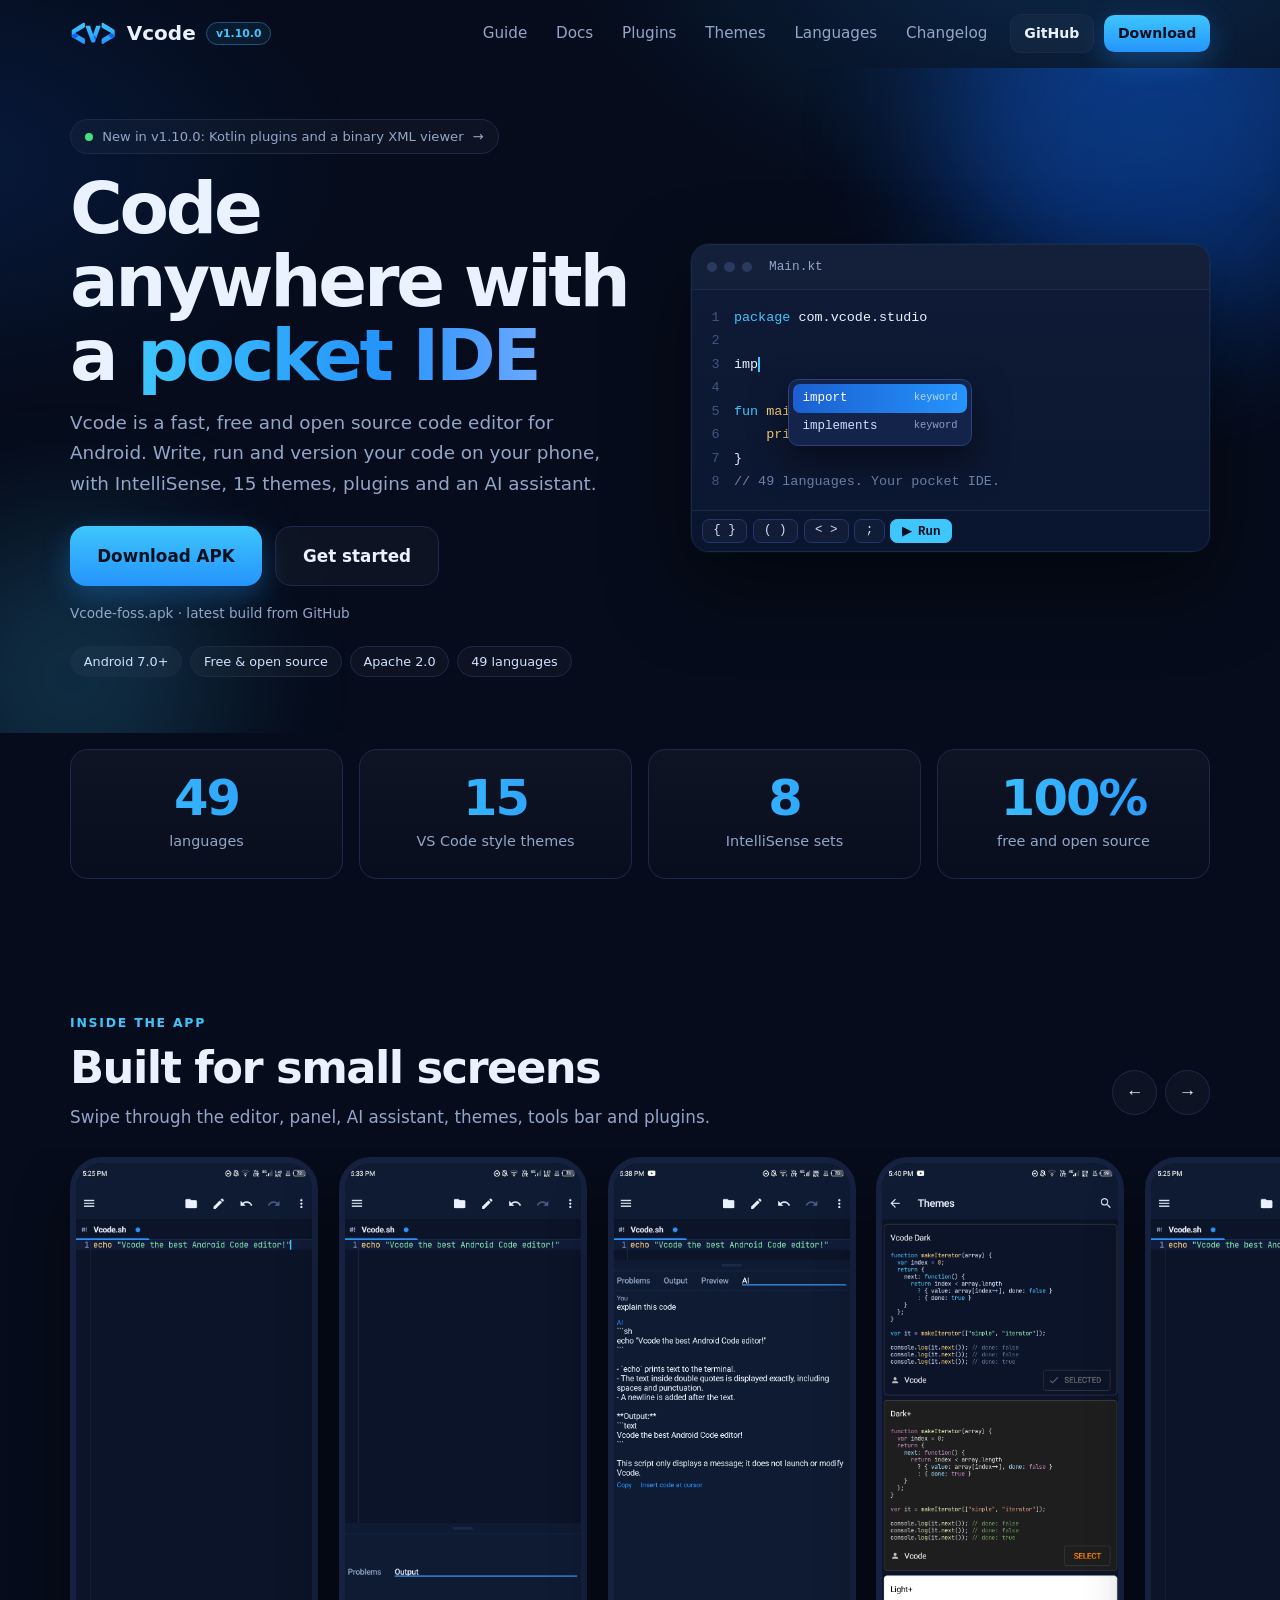
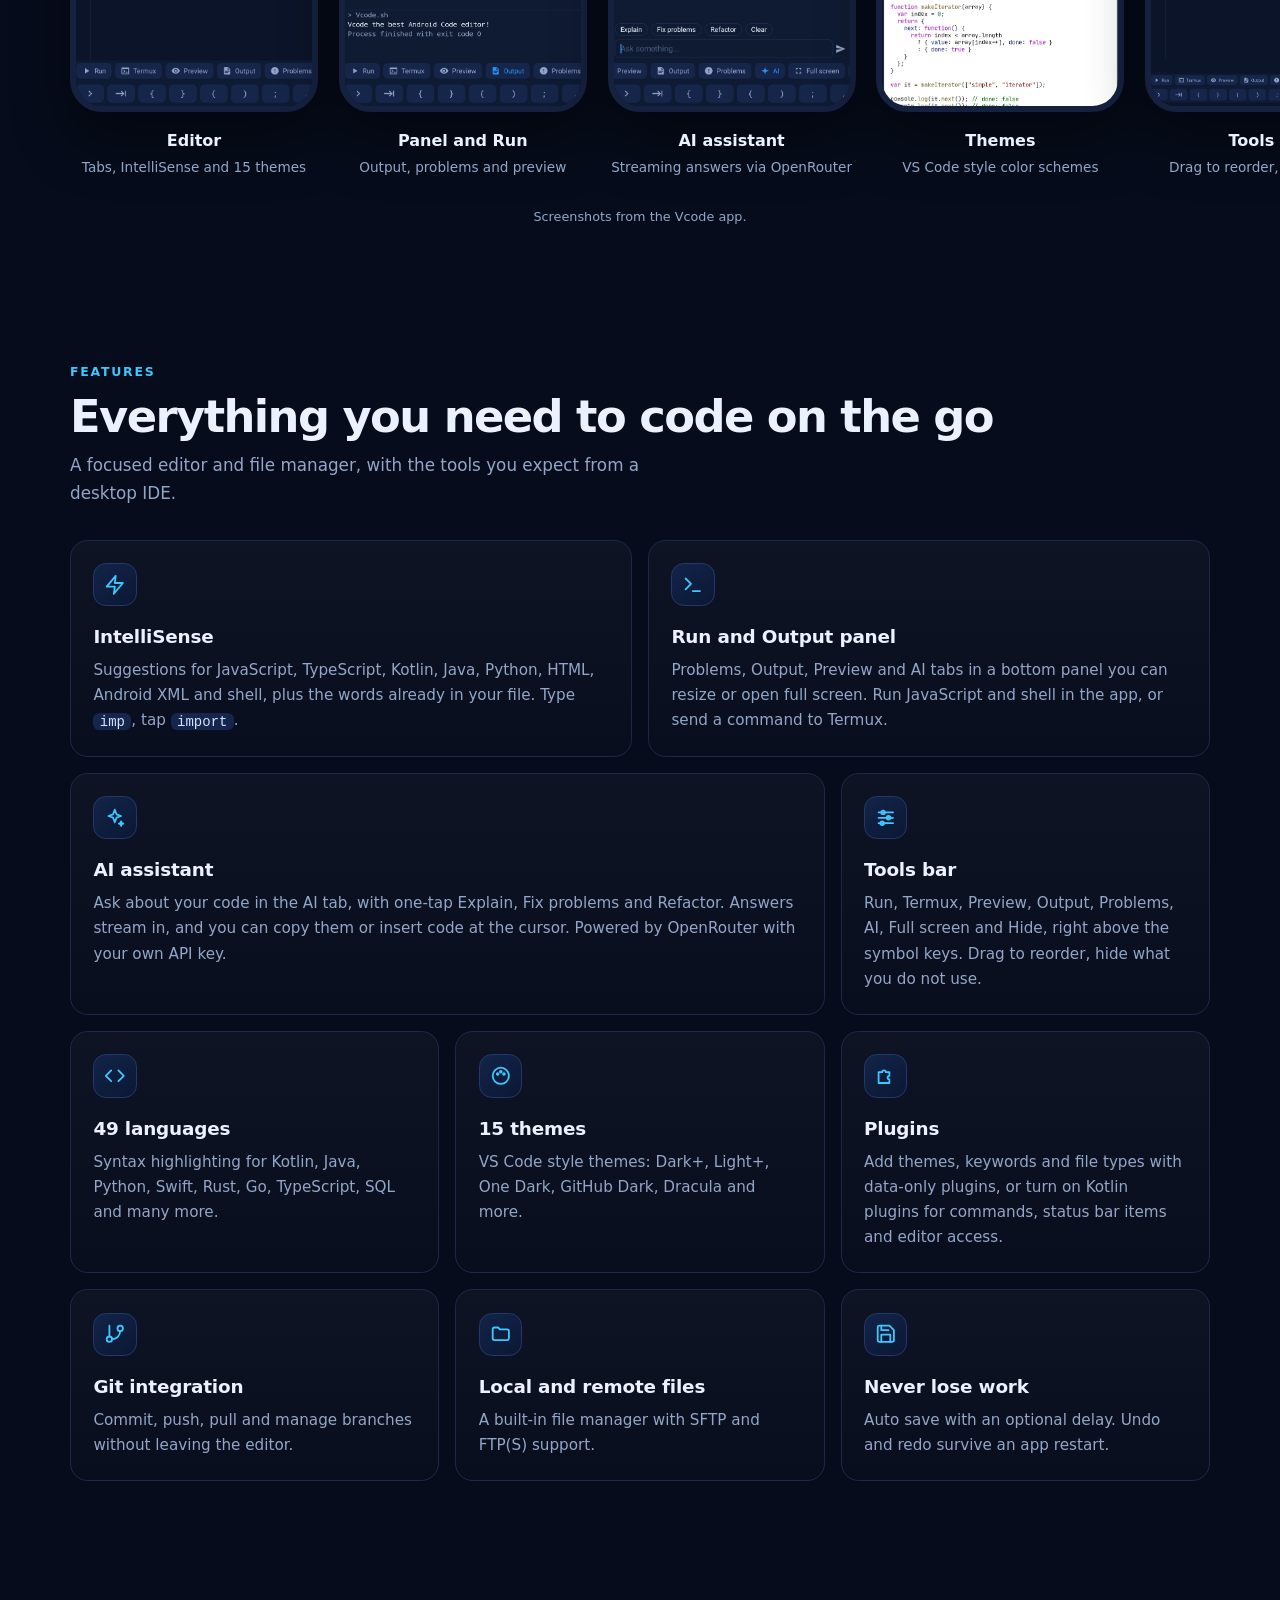
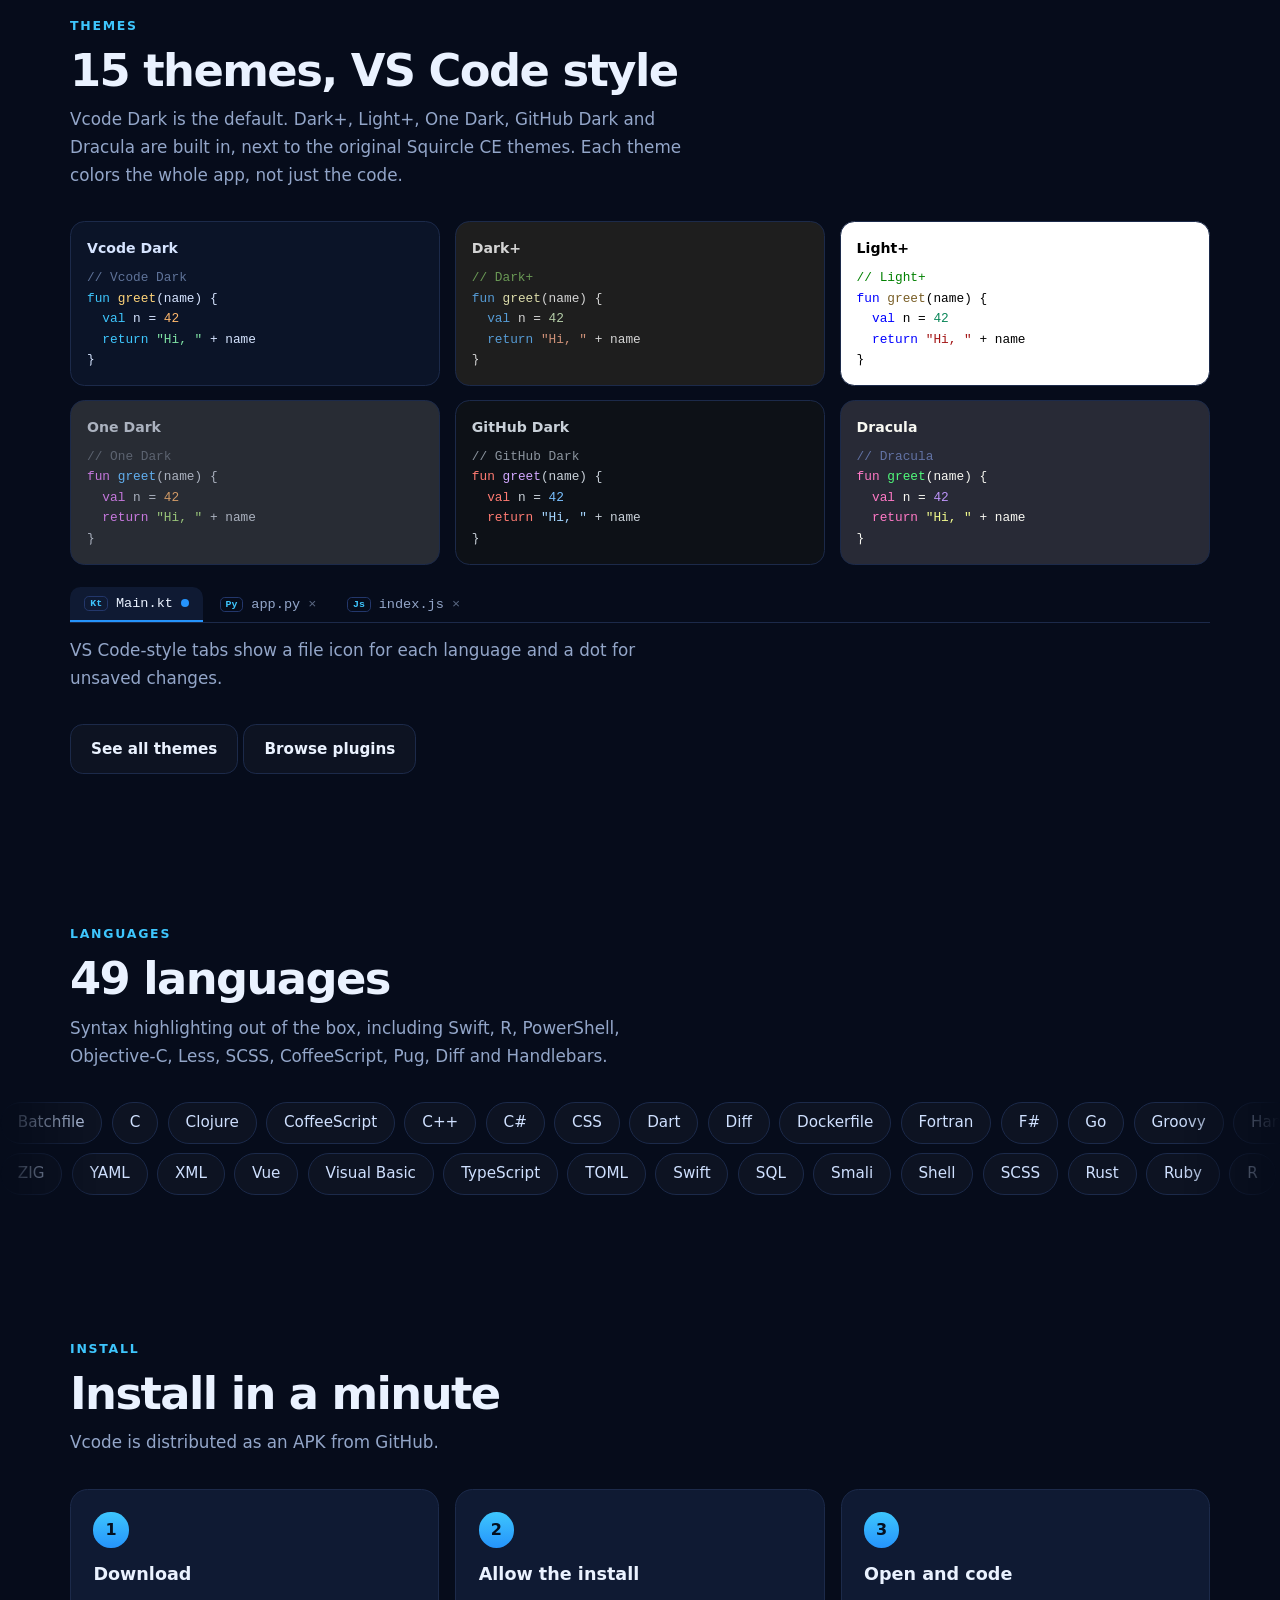
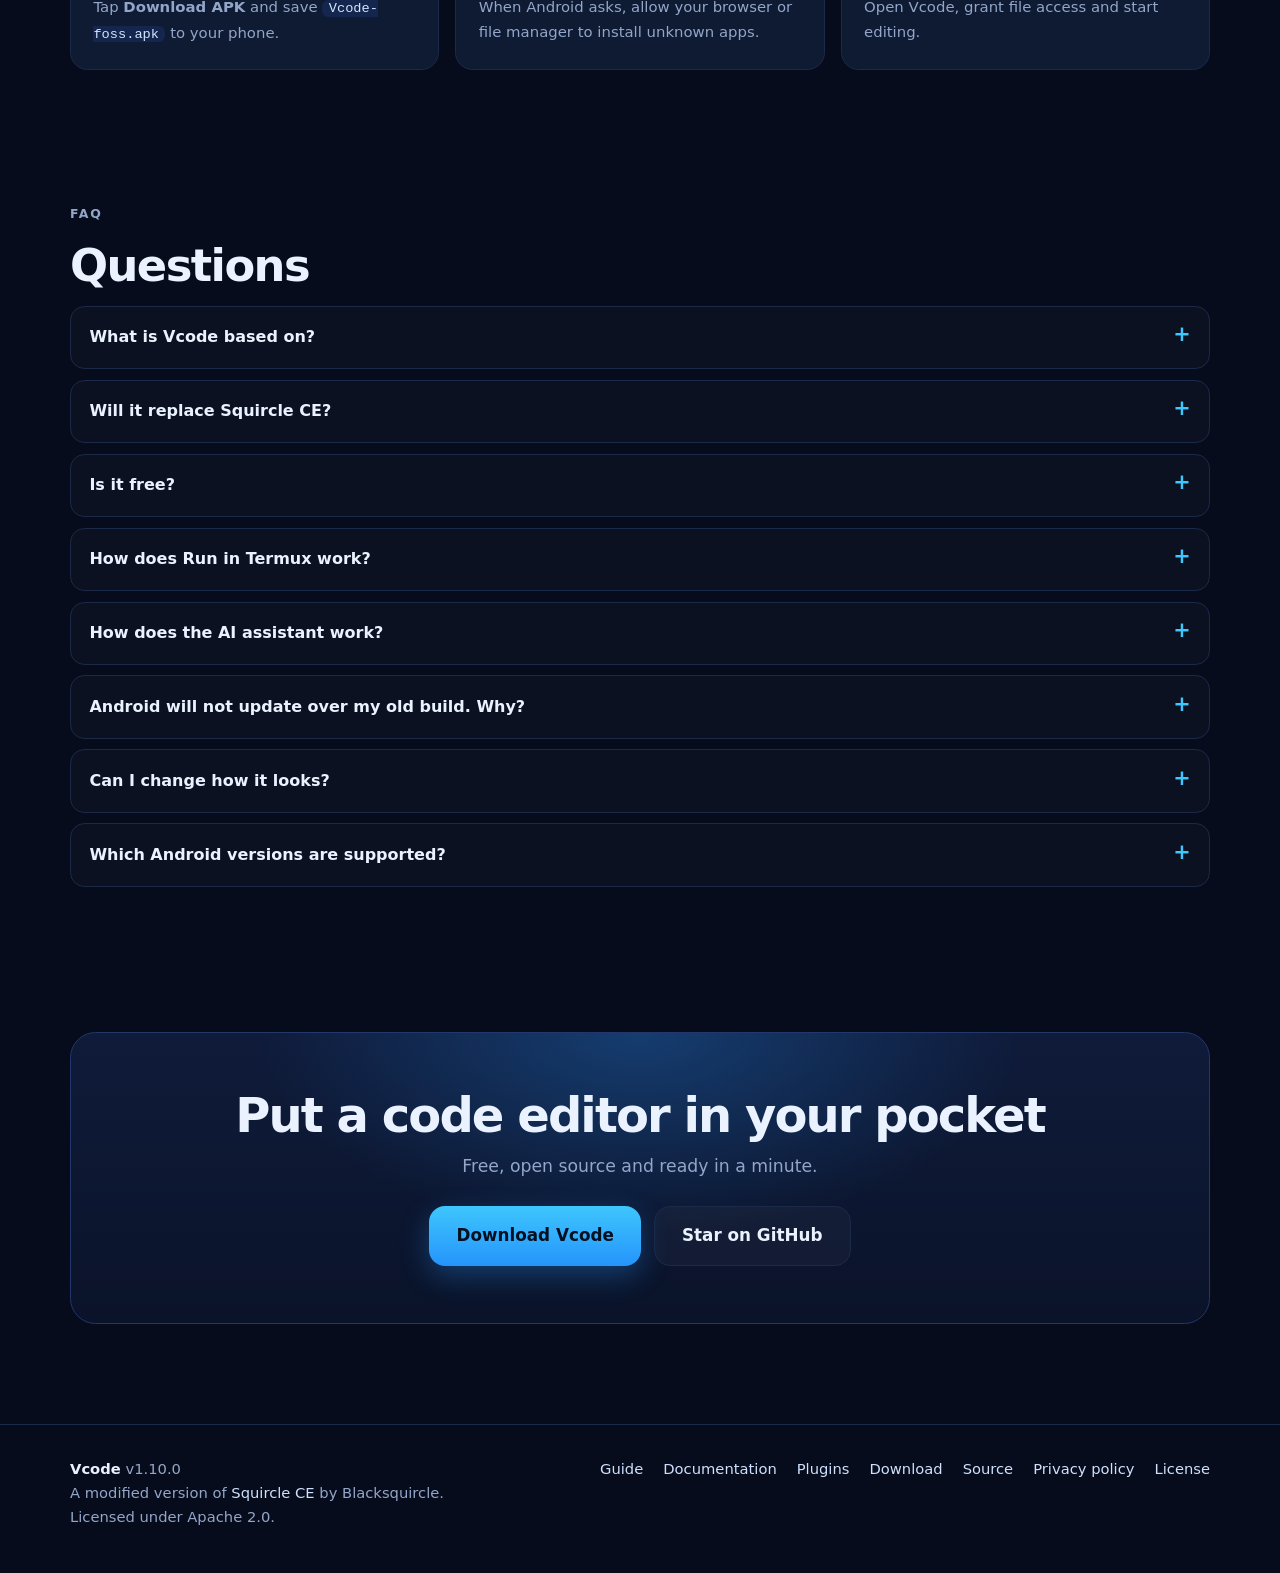
==== index.html @ b78743c2 "Site: version 1.10.0, plugins can contain Kotlin code" ====
<!doctype html>
<html lang="en">
<head>
<meta charset="utf-8">
<meta name="viewport" content="width=device-width,initial-scale=1">
<meta name="google-site-verification" content="9itadM5S9NBN1lYsbC3KXynMW-eQVLNw7udwaSXANdw" />
<meta name="theme-color" content="#0b1428">
<meta name="color-scheme" content="dark">
<title>Vcode - Code editor for Android</title>
<meta name="description" content="Vcode is a fast, free and open source code editor for Android with IntelliSense, Run and Output panel, AI assistant, 49 languages, 15 themes, plugins, Git and SFTP/FTP.">
<link rel="canonical" href="https://vcode-site.pages.dev/">
<link rel="icon" type="image/svg+xml" href="/favicon.svg">
<link rel="stylesheet" href="/assets/site.css">
<meta property="og:type" content="website">
<meta property="og:title" content="Vcode - Code editor for Android">
<meta property="og:description" content="Fast, free and open source code editor for Android. IntelliSense, Run panel, AI assistant, 49 languages, 15 themes and plugins.">
<meta property="og:url" content="https://vcode-site.pages.dev/">
<meta name="twitter:card" content="summary">
<script type="application/ld+json">{"@context":"https://schema.org","@type":"SoftwareApplication","name":"Vcode","operatingSystem":"Android 7.0+","applicationCategory":"DeveloperApplication","softwareVersion":"1.10.0","license":"https://www.apache.org/licenses/LICENSE-2.0","url":"https://vcode-site.pages.dev/","offers":{"@type":"Offer","price":"0","priceCurrency":"USD"}}</script>
</head>
<body>
<div id="site-header"></div>
<main id="main">
<section class="home-hero"><div class="orb o1"></div><div class="orb o2"></div>
<div class="wrap hh">
 <div class="hh-copy">
  <a class="pill rv" href="/changelog"><i class="live"></i>New in v1.10.0: Kotlin plugins and a binary XML viewer <span aria-hidden="true">&rarr;</span></a>
  <h1 class="rv" style="--d:.05s">Code anywhere with a <span class="grad">pocket IDE</span></h1>
  <p class="lead rv" style="--d:.1s">Vcode is a fast, free and open source code editor for Android. Write, run and version your code on your phone, with IntelliSense, 15 themes, plugins and an AI assistant.</p>
  <div class="cta rv" style="--d:.15s"><a id="download" class="btn primary lg" href="https://github.com/Christianzz4603/Vcode/releases/latest/download/Vcode-foss.apk">Download APK</a><a class="btn lg" href="/guide">Get started</a></div>
  <p class="meta rv" style="--d:.2s" id="meta">Vcode-foss.apk &middot; latest build from GitHub</p>
  <div class="chiprow rv" style="--d:.25s"><span>Android 7.0+</span><span>Free &amp; open source</span><span>Apache 2.0</span><span>49 languages</span></div>
 </div>
 <div class="hh-vis rv" style="--d:.12s">
  <div class="editor" aria-label="Vcode editor preview" role="img">
   <div class="bar"><i></i><i></i><i></i><span>Main.kt</span></div>
<pre aria-hidden="true"><div class="ln"><b>1</b><span><span class="k">package</span> com.vcode.studio</span></div><div class="ln"><b>2</b></div><div class="ln"><b>3</b><span>imp<span class="cur"></span></span></div><div class="ln"><b>4</b></div><div class="ln"><b>5</b><span><span class="k">fun</span> <span class="f">main</span>() {</span></div><div class="ln"><b>6</b><span>    <span class="f">println</span>(<span class="s">"Hello, Vcode!"</span>)</span></div><div class="ln"><b>7</b><span>}</span></div><div class="ln"><b>8</b><span class="c">// 49 languages. Your pocket IDE.</span></div><div class="pop"><div class="on"><span>import</span><small>keyword</small></div><div><span>implements</span><small>keyword</small></div></div></pre>
   <div class="tbar" aria-hidden="true"><i>{ }</i><i>( )</i><i>&lt; &gt;</i><i>;</i><i class="go">&#9654; Run</i></div>
  </div>
 </div>
</div></section>

<section class="sec" style="padding-top:1rem"><div class="wrap"><div class="stats">
 <div class="stat rv"><b data-count="49">49</b><span>languages</span></div>
 <div class="stat rv" style="--d:.06s"><b data-count="15">15</b><span>VS Code style themes</span></div>
 <div class="stat rv" style="--d:.12s"><b data-count="8">8</b><span>IntelliSense sets</span></div>
 <div class="stat rv" style="--d:.18s"><b data-count="100" data-suffix="%">100%</b><span>free and open source</span></div>
</div></div></section>

<section class="sec" id="inside"><div class="wrap railhead"><div><p class="eyebrow rv">Inside the app</p><h2 class="title rv">Built for small screens</h2><p class="sub rv" style="margin-bottom:1rem">Swipe through the editor, panel, AI assistant, themes, tools bar and plugins.</p></div><div class="railnav"><button class="rbtn" type="button" data-rail="-1" aria-label="Previous">&larr;</button><button class="rbtn" type="button" data-rail="1" aria-label="Next">&rarr;</button></div></div>
<div class="rail" tabindex="0" aria-label="App screenshots"><figure class="shot"><div class="phone"><img src="/assets/screens/01-editor.png" alt="Vcode Editor: Tabs, IntelliSense and 15 themes" width="720" height="1611" loading="lazy" decoding="async"></div><figcaption><b>Editor</b><span>Tabs, IntelliSense and 15 themes</span></figcaption></figure><figure class="shot"><div class="phone"><img src="/assets/screens/02-panel.png" alt="Vcode Panel and Run: Output, problems and preview" width="720" height="1611" loading="lazy" decoding="async"></div><figcaption><b>Panel and Run</b><span>Output, problems and preview</span></figcaption></figure><figure class="shot"><div class="phone"><img src="/assets/screens/03-ai.png" alt="Vcode AI assistant: Streaming answers via OpenRouter" width="720" height="1611" loading="lazy" decoding="async"></div><figcaption><b>AI assistant</b><span>Streaming answers via OpenRouter</span></figcaption></figure><figure class="shot"><div class="phone"><img src="/assets/screens/04-themes.png" alt="Vcode Themes: VS Code style color schemes" width="720" height="1611" loading="lazy" decoding="async"></div><figcaption><b>Themes</b><span>VS Code style color schemes</span></figcaption></figure><figure class="shot"><div class="phone"><img src="/assets/screens/05-tools.png" alt="Vcode Tools bar: Drag to reorder, hide the rest" width="720" height="1611" loading="lazy" decoding="async"></div><figcaption><b>Tools bar</b><span>Drag to reorder, hide the rest</span></figcaption></figure><figure class="shot"><div class="phone"><img src="/assets/screens/06-plugins.png" alt="Vcode Plugins: Themes, keywords, file types" width="720" height="1611" loading="lazy" decoding="async"></div><figcaption><b>Plugins</b><span>Themes, keywords, file types</span></figcaption></figure></div>
<p class="railnote">Screenshots from the Vcode app.</p></section>

<section class="sec" id="features"><div class="wrap"><p class="eyebrow rv">Features</p><h2 class="title rv">Everything you need to code on the go</h2><p class="sub rv">A focused editor and file manager, with the tools you expect from a desktop IDE.</p>
<div class="bento"><article class="bc w3 rv" style="--d:0s"><div class="ico"><svg viewBox="0 0 24 24" aria-hidden="true"><polygon points="13 2 3 14 12 14 11 22 21 10 12 10 13 2"/></svg></div><h3>IntelliSense</h3><p>Suggestions for JavaScript, TypeScript, Kotlin, Java, Python, HTML, Android XML and shell, plus the words already in your file. Type <code>imp</code>, tap <code>import</code>.</p></article><article class="bc w3 rv" style="--d:0.06s"><div class="ico"><svg viewBox="0 0 24 24" aria-hidden="true"><polyline points="4 17 10 11 4 5"/><line x1="12" y1="19" x2="20" y2="19"/></svg></div><h3>Run and Output panel</h3><p>Problems, Output, Preview and AI tabs in a bottom panel you can resize or open full screen. Run JavaScript and shell in the app, or send a command to Termux.</p></article><article class="bc w4 rv" style="--d:0s"><div class="ico"><svg viewBox="0 0 24 24" aria-hidden="true"><path d="M12 3l1.9 5.1L19 10l-5.1 1.9L12 17l-1.9-5.1L5 10l5.1-1.9z"/><path d="M19 16l.7 1.8L21.5 18.5l-1.8.7L19 21l-.7-1.8-1.8-.7 1.8-.7z"/></svg></div><h3>AI assistant</h3><p>Ask about your code in the AI tab, with one-tap Explain, Fix problems and Refactor. Answers stream in, and you can copy them or insert code at the cursor. Powered by OpenRouter with your own API key.</p></article><article class="bc  rv" style="--d:0.06s"><div class="ico"><svg viewBox="0 0 24 24" aria-hidden="true"><line x1="4" y1="6" x2="20" y2="6"/><line x1="4" y1="12" x2="20" y2="12"/><line x1="4" y1="18" x2="20" y2="18"/><circle cx="9" cy="6" r="2"/><circle cx="15" cy="12" r="2"/><circle cx="8" cy="18" r="2"/></svg></div><h3>Tools bar</h3><p>Run, Termux, Preview, Output, Problems, AI, Full screen and Hide, right above the symbol keys. Drag to reorder, hide what you do not use.</p></article><article class="bc  rv" style="--d:0s"><div class="ico"><svg viewBox="0 0 24 24" aria-hidden="true"><polyline points="16 18 22 12 16 6"/><polyline points="8 6 2 12 8 18"/></svg></div><h3>49 languages</h3><p>Syntax highlighting for Kotlin, Java, Python, Swift, Rust, Go, TypeScript, SQL and many more.</p></article><article class="bc  rv" style="--d:0.06s"><div class="ico"><svg viewBox="0 0 24 24" aria-hidden="true"><circle cx="12" cy="12" r="9"/><circle cx="8.5" cy="10" r="1"/><circle cx="12" cy="7.5" r="1"/><circle cx="15.5" cy="10" r="1"/></svg></div><h3>15 themes</h3><p>VS Code style themes: Dark+, Light+, One Dark, GitHub Dark, Dracula and more.</p></article><article class="bc  rv" style="--d:0.12s"><div class="ico"><svg viewBox="0 0 24 24" aria-hidden="true"><path d="M4 8h4a2 2 0 1 1 4 0h4v4a2 2 0 1 0 0 4v4H4z"/></svg></div><h3>Plugins</h3><p>Add themes, keywords and file types with data-only plugins, or turn on Kotlin plugins for commands, status bar items and editor access.</p></article><article class="bc  rv" style="--d:0s"><div class="ico"><svg viewBox="0 0 24 24" aria-hidden="true"><line x1="6" y1="3" x2="6" y2="15"/><circle cx="18" cy="6" r="3"/><circle cx="6" cy="18" r="3"/><path d="M18 9a9 9 0 0 1-9 9"/></svg></div><h3>Git integration</h3><p>Commit, push, pull and manage branches without leaving the editor.</p></article><article class="bc  rv" style="--d:0.06s"><div class="ico"><svg viewBox="0 0 24 24" aria-hidden="true"><path d="M3 7a2 2 0 0 1 2-2h4l2 2h8a2 2 0 0 1 2 2v8a2 2 0 0 1-2 2H5a2 2 0 0 1-2-2z"/></svg></div><h3>Local and remote files</h3><p>A built-in file manager with SFTP and FTP(S) support.</p></article><article class="bc  rv" style="--d:0.12s"><div class="ico"><svg viewBox="0 0 24 24" aria-hidden="true"><path d="M19 21H5a2 2 0 0 1-2-2V5a2 2 0 0 1 2-2h11l5 5v11a2 2 0 0 1-2 2z"/><polyline points="17 21 17 13 7 13 7 21"/><polyline points="7 3 7 8 15 8"/></svg></div><h3>Never lose work</h3><p>Auto save with an optional delay. Undo and redo survive an app restart.</p></article></div></div></section>

<section class="sec" id="themes"><div class="wrap"><p class="eyebrow rv">Themes</p><h2 class="title rv">15 themes, VS Code style</h2><p class="sub rv">Vcode Dark is the default. Dark+, Light+, One Dark, GitHub Dark and Dracula are built in, next to the original Squircle CE themes. Each theme colors the whole app, not just the code.</p>
<div class="tgrid"><div class="tcard" style="background:#0B1428;color:#D6E4FF"><div class="tname">Vcode Dark</div><pre><span style="color:#5F7399">// Vcode Dark</span>
<span style="color:#3EC6FD">fun</span> <span style="color:#FFD479">greet</span>(name) {
  <span style="color:#3EC6FD">val</span> n = <span style="color:#FFB86C">42</span>
  <span style="color:#3EC6FD">return</span> <span style="color:#7EE0A3">"Hi, "</span> + name
}</pre></div><div class="tcard" style="background:#1E1E1E;color:#D4D4D4"><div class="tname">Dark+</div><pre><span style="color:#6A9955">// Dark+</span>
<span style="color:#569CD6">fun</span> <span style="color:#DCDCAA">greet</span>(name) {
  <span style="color:#569CD6">val</span> n = <span style="color:#B5CEA8">42</span>
  <span style="color:#569CD6">return</span> <span style="color:#CE9178">"Hi, "</span> + name
}</pre></div><div class="tcard" style="background:#FFFFFF;color:#000000"><div class="tname">Light+</div><pre><span style="color:#008000">// Light+</span>
<span style="color:#0000FF">fun</span> <span style="color:#795E26">greet</span>(name) {
  <span style="color:#0000FF">val</span> n = <span style="color:#098658">42</span>
  <span style="color:#0000FF">return</span> <span style="color:#A31515">"Hi, "</span> + name
}</pre></div><div class="tcard" style="background:#282C34;color:#ABB2BF"><div class="tname">One Dark</div><pre><span style="color:#5C6370">// One Dark</span>
<span style="color:#C678DD">fun</span> <span style="color:#61AFEF">greet</span>(name) {
  <span style="color:#C678DD">val</span> n = <span style="color:#D19A66">42</span>
  <span style="color:#C678DD">return</span> <span style="color:#98C379">"Hi, "</span> + name
}</pre></div><div class="tcard" style="background:#0D1117;color:#C9D1D9"><div class="tname">GitHub Dark</div><pre><span style="color:#8B949E">// GitHub Dark</span>
<span style="color:#FF7B72">fun</span> <span style="color:#D2A8FF">greet</span>(name) {
  <span style="color:#FF7B72">val</span> n = <span style="color:#79C0FF">42</span>
  <span style="color:#FF7B72">return</span> <span style="color:#A5D6FF">"Hi, "</span> + name
}</pre></div><div class="tcard" style="background:#282A36;color:#F8F8F2"><div class="tname">Dracula</div><pre><span style="color:#6272A4">// Dracula</span>
<span style="color:#FF79C6">fun</span> <span style="color:#50FA7B">greet</span>(name) {
  <span style="color:#FF79C6">val</span> n = <span style="color:#BD93F9">42</span>
  <span style="color:#FF79C6">return</span> <span style="color:#F1FA8C">"Hi, "</span> + name
}</pre></div></div>
<div class="tabs-demo" aria-label="Tab bar preview"><div class="tab on"><span class="tk">Kt</span>Main.kt<i class="dot"></i></div><div class="tab"><span class="tk">Py</span>app.py<b>&times;</b></div><div class="tab"><span class="tk">Js</span>index.js<b>&times;</b></div></div>
<p class="sub" style="margin-top:.9rem">VS Code-style tabs show a file icon for each language and a dot for unsaved changes.</p>
<p class="rv"><a class="btn" href="/themes">See all themes</a> <a class="btn" href="/plugins">Browse plugins</a></p></div></section>

<section class="sec" id="languages"><div class="wrap"><p class="eyebrow rv">Languages</p><h2 class="title rv">49 languages</h2><p class="sub rv">Syntax highlighting out of the box, including Swift, R, PowerShell, Objective-C, Less, SCSS, CoffeeScript, Pug, Diff and Handlebars.</p></div>
<div class="marq " aria-hidden="true"><div class="track"><span>Batchfile</span><span>C</span><span>Clojure</span><span>CoffeeScript</span><span>C++</span><span>C#</span><span>CSS</span><span>Dart</span><span>Diff</span><span>Dockerfile</span><span>Fortran</span><span>F#</span><span>Go</span><span>Groovy</span><span>Handlebars</span><span>HTML</span><span>Ini</span><span>Java</span><span>JavaScript</span><span>Json</span><span>Julia</span><span>Kotlin</span><span>LaTeX</span><span>Less</span><span>Lisp</span><span>Batchfile</span><span>C</span><span>Clojure</span><span>CoffeeScript</span><span>C++</span><span>C#</span><span>CSS</span><span>Dart</span><span>Diff</span><span>Dockerfile</span><span>Fortran</span><span>F#</span><span>Go</span><span>Groovy</span><span>Handlebars</span><span>HTML</span><span>Ini</span><span>Java</span><span>JavaScript</span><span>Json</span><span>Julia</span><span>Kotlin</span><span>LaTeX</span><span>Less</span><span>Lisp</span></div></div><div class="marq rev" aria-hidden="true"><div class="track"><span>ZIG</span><span>YAML</span><span>XML</span><span>Vue</span><span>Visual Basic</span><span>TypeScript</span><span>TOML</span><span>Swift</span><span>SQL</span><span>Smali</span><span>Shell</span><span>SCSS</span><span>Rust</span><span>Ruby</span><span>R</span><span>Python</span><span>Pug</span><span>PowerShell</span><span>PHP</span><span>Perl</span><span>Objective-C</span><span>Markdown</span><span>Makefile</span><span>Lua</span><span>ZIG</span><span>YAML</span><span>XML</span><span>Vue</span><span>Visual Basic</span><span>TypeScript</span><span>TOML</span><span>Swift</span><span>SQL</span><span>Smali</span><span>Shell</span><span>SCSS</span><span>Rust</span><span>Ruby</span><span>R</span><span>Python</span><span>Pug</span><span>PowerShell</span><span>PHP</span><span>Perl</span><span>Objective-C</span><span>Markdown</span><span>Makefile</span><span>Lua</span></div></div>
<ul class="sr"><li>Batchfile</li><li>C</li><li>Clojure</li><li>CoffeeScript</li><li>C++</li><li>C#</li><li>CSS</li><li>Dart</li><li>Diff</li><li>Dockerfile</li><li>Fortran</li><li>F#</li><li>Go</li><li>Groovy</li><li>Handlebars</li><li>HTML</li><li>Ini</li><li>Java</li><li>JavaScript</li><li>Json</li><li>Julia</li><li>Kotlin</li><li>LaTeX</li><li>Less</li><li>Lisp</li><li>Lua</li><li>Makefile</li><li>Markdown</li><li>Objective-C</li><li>Perl</li><li>PHP</li><li>PowerShell</li><li>Pug</li><li>Python</li><li>R</li><li>Ruby</li><li>Rust</li><li>SCSS</li><li>Shell</li><li>Smali</li><li>SQL</li><li>Swift</li><li>TOML</li><li>TypeScript</li><li>Visual Basic</li><li>Vue</li><li>XML</li><li>YAML</li><li>ZIG</li></ul></section>

<section class="sec" id="install"><div class="wrap"><p class="eyebrow rv">Install</p><h2 class="title rv">Install in a minute</h2><p class="sub rv">Vcode is distributed as an APK from GitHub.</p><div class="stepgrid">
 <div class="step rv"><h3>Download</h3><p>Tap <b>Download APK</b> and save <code>Vcode-foss.apk</code> to your phone.</p></div>
 <div class="step rv" style="--d:.08s"><h3>Allow the install</h3><p>When Android asks, allow your browser or file manager to install unknown apps.</p></div>
 <div class="step rv" style="--d:.16s"><h3>Open and code</h3><p>Open Vcode, grant file access and start editing.</p></div></div></div></section>

<section class="sec faq" id="faq"><div class="wrap"><p class="eyebrow rv">FAQ</p><h2 class="title rv">Questions</h2><p class="sub"></p>
 <details><summary>What is Vcode based on?</summary><p>Vcode is a modified version of Squircle CE by Blacksquircle and its contributors. It adds new languages, keyword suggestions, a new look and a build pipeline. The original license and notices are kept.</p></details>
 <details><summary>Will it replace Squircle CE?</summary><p>No. Vcode uses its own app id (<code>com.vcode.studio</code>), so both apps can be installed side by side.</p></details>
 <details><summary>Is it free?</summary><p>Yes. Vcode is free and open source under the Apache License 2.0.</p></details>
 <details><summary>How does Run in Termux work?</summary><p>Vcode does not bundle Termux. It hands the command to the real Termux app. Install Termux, add <code>allow-external-apps = true</code> to <code>~/.termux/termux.properties</code>, restart Termux, and allow Vcode the Termux run-commands permission if Android asks. Details are in the <a href="/documentation#run">documentation</a>.</p></details>
 <details><summary>How does the AI assistant work?</summary><p>It uses OpenRouter with an API key that you add in Settings, then AI assistant. You pay your own OpenRouter usage. The key is stored in the app settings on your device without extra encryption, so use a key with a spending limit.</p></details>
 <details><summary>Android will not update over my old build. Why?</summary><p>Builds before version 1.5.1 were each signed with a different temporary key, so Android refuses to update over them ("conflict with an existing package"). Uninstall the old build once (back up your files first) and install the new one. From 1.5.1 on, every build is signed with the same key, so updates install over each other.</p></details>
 <details><summary>Can I change how it looks?</summary><p>Yes. Open Settings, then Application, then Color scheme, and pick one of 15 themes. In Settings, then Editor, you can also change the cursor style, smooth cursor animation, font ligatures and auto save delay.</p></details>
 <details><summary>Which Android versions are supported?</summary><p>Android 7.0 (API 24) and newer.</p></details>
</div></section>

<section class="sec"><div class="wrap"><div class="bigcta rv"><h2>Put a code editor in your pocket</h2><p>Free, open source and ready in a minute.</p><div class="cta"><a class="btn primary lg" href="/download">Download Vcode</a><a class="btn lg" href="https://github.com/Christianzz4603/Vcode">Star on GitHub</a></div></div></div></section>
</main>
<div id="site-footer"></div>
<script src="/assets/layout.js"></script>
<script>
(function(){
 var m=document.getElementById("meta");
 fetch("https://api.github.com/repos/Christianzz4603/Vcode/releases/latest").then(function(r){return r.ok?r.json():Promise.reject()}).then(function(x){
  var a=(x.assets||[]).filter(function(f){return /\.apk$/i.test(f.name)})[0];
  var parts=[];
  if(a){document.getElementById("download").href=a.browser_download_url;parts.push(a.name);if(a.size)parts.push((a.size/1048576).toFixed(1)+" MB")}
  if(x.published_at){parts.push("updated "+new Date(x.published_at).toLocaleDateString(undefined,{year:"numeric",month:"short",day:"numeric"}))}
  if(parts.length)m.textContent=parts.join(" \u00b7 ");
 }).catch(function(){});
})();
</script>
</body>
</html>
---- assets/site.css ----
*{box-sizing:border-box}
html{scroll-behavior:smooth;scroll-padding-top:5rem;-webkit-text-size-adjust:100%}
:root{--bg:#0b1428;--bg2:#060c1b;--card:#0f1a33;--line:#1c2a4a;--text:#eaf2ff;--muted:#93a6c9;--c1:#3ec6fd;--c2:#2594fc;--c3:#0e64f0;--maxw:73.75rem;--r:1.1rem}
body{margin:0;min-height:100vh;background:var(--bg2);color:var(--text);font:1rem/1.65 system-ui,-apple-system,"Segoe UI",Roboto,sans-serif;-webkit-font-smoothing:antialiased;overflow-x:hidden}
body:before{content:"";position:fixed;inset:0;z-index:-1;pointer-events:none;background:radial-gradient(56rem 32rem at 85% -8%,rgba(37,148,252,.22),transparent 60%),radial-gradient(44rem 26rem at -5% 18%,rgba(14,100,240,.16),transparent 60%)}
a{color:inherit;text-decoration:none}
.wrap{max-width:var(--maxw);margin:auto;padding:0 1.25rem}
.skip{position:absolute;left:-999px;top:0}.skip:focus{left:.75rem;top:.75rem;background:var(--c2);color:#04101f;font-weight:700;padding:.5rem .8rem;border-radius:.5rem;z-index:99}
.sr{position:absolute;width:1px;height:1px;overflow:hidden;clip:rect(0 0 0 0);white-space:nowrap;margin:0;padding:0;list-style:none}
:focus-visible{outline:2px solid var(--c1);outline-offset:3px;border-radius:.5rem}
/* header */
#site-header{position:sticky;top:0;z-index:60;border-bottom:1px solid transparent;transition:background .25s,border-color .25s}
#site-header.stuck{background:rgba(6,12,27,.74);backdrop-filter:blur(14px) saturate(140%);-webkit-backdrop-filter:blur(14px) saturate(140%);border-color:var(--line)}
nav.top{display:flex;align-items:center;justify-content:space-between;height:4.2rem;gap:1rem}
.brand{display:flex;align-items:center;gap:.65rem;font-weight:800;font-size:1.25rem}.brand svg{width:2.9rem;height:1.55rem}
.ver{font-size:.68rem;font-weight:700;color:var(--c1);border:1px solid #23527f;background:rgba(62,198,253,.08);border-radius:999px;padding:.08rem .55rem}
.links{display:flex;align-items:center;gap:.3rem;font-size:.95rem;color:var(--muted)}
.links a:not(.btn){padding:.45rem .75rem;border-radius:.6rem;white-space:nowrap;transition:color .15s,background .15s}
.links a:not(.btn):hover,.links a.on{color:var(--text);background:rgba(255,255,255,.05)}
.links .btn{margin-left:.35rem}
.burger{display:none;width:2.6rem;height:2.6rem;border:1px solid var(--line);border-radius:.7rem;background:rgba(255,255,255,.03);cursor:pointer;place-items:center;align-content:center;gap:.28rem;padding:0}
.burger span{display:block;width:1.15rem;height:2px;background:var(--text);border-radius:2px;transition:transform .2s,opacity .2s}
.burger[aria-expanded=true] span:nth-child(1){transform:translateY(.38rem) rotate(45deg)}.burger[aria-expanded=true] span:nth-child(2){opacity:0}.burger[aria-expanded=true] span:nth-child(3){transform:translateY(-.38rem) rotate(-45deg)}
@media(max-width:860px){.burger{display:grid}.links{position:absolute;left:0;right:0;top:100%;display:none;flex-direction:column;align-items:stretch;padding:.7rem 1.25rem 1.1rem;background:rgba(6,12,27,.97);border-bottom:1px solid var(--line);gap:.15rem}.links.open{display:flex}.links a:not(.btn){padding:.7rem .8rem}.links .btn{margin:.4rem 0 0;padding:.8rem}}
/* buttons */
.btn{display:inline-flex;align-items:center;justify-content:center;gap:.5rem;padding:.7rem 1.25rem;border-radius:.8rem;border:1px solid var(--line);background:rgba(255,255,255,.03);cursor:pointer;color:var(--text);font-family:inherit;font-size:.95rem;font-weight:700;transition:transform .15s,border-color .15s,box-shadow .2s,background .2s}
.btn:hover{border-color:#34508a;transform:translateY(-1px);background:rgba(255,255,255,.06)}
.btn.primary{border:0;color:#04101f;background:linear-gradient(180deg,var(--c1),var(--c2));box-shadow:0 .6rem 1.8rem rgba(37,148,252,.32)}.btn.primary:hover{box-shadow:0 .8rem 2.3rem rgba(37,148,252,.5);background:linear-gradient(180deg,#63d3ff,#3ba0ff)}
.btn.small{padding:.45rem .85rem;border-radius:.65rem;font-size:.88rem}.btn.lg{padding:.95rem 1.7rem;border-radius:1rem;font-size:1.05rem}
.btn.danger{border-color:#7a2a35;color:#ff9aa5}.btn[disabled]{opacity:.5;cursor:not-allowed;transform:none}
/* inner pages */
.hero{padding:2.4rem 0 1.1rem}.hero h1{font-size:clamp(2rem,5vw,3rem);line-height:1.08;margin:0 0 .6rem;letter-spacing:-.04em}.hero p{color:var(--muted);max-width:40rem;margin:0;font-size:1.06rem}
.grad{background:linear-gradient(90deg,var(--c1),var(--c2) 60%,#6aa8ff);-webkit-background-clip:text;background-clip:text;color:transparent}
.grid{display:grid;grid-template-columns:repeat(3,1fr);gap:1rem;margin:1.4rem 0}
.card{position:relative;background:linear-gradient(180deg,rgba(255,255,255,.035),rgba(255,255,255,.015));border:1px solid var(--line);border-radius:var(--r);padding:1.25rem;display:flex;flex-direction:column;gap:.5rem;transition:border-color .2s,transform .2s;overflow:hidden}
.card:hover{border-color:#2c4478;transform:translateY(-2px)}
.card h3{margin:0;font-size:1.1rem}.card p{margin:0;color:var(--muted);font-size:.92rem}.card .row{display:flex;flex-wrap:wrap;gap:.5rem;margin-top:auto;padding-top:.5rem}
.tag{font-size:.75rem;border:1px solid #23376b;border-radius:999px;padding:.1rem .6rem;color:#cfe0ff}.badge{font-size:.7rem;font-weight:700;color:#04101f;background:var(--c1);border-radius:.4rem;padding:.05rem .4rem;vertical-align:middle}
.doc{display:grid;grid-template-columns:14.5rem 1fr;gap:2.3rem;padding:.6rem 0 2.5rem}.toc{position:sticky;top:5rem;align-self:start;font-size:.9rem;display:flex;flex-direction:column;gap:.1rem;max-height:calc(100vh - 6rem);overflow:auto}
.toc a{color:var(--muted);padding:.32rem .65rem;border-radius:.5rem;border-left:2px solid transparent}.toc a:hover{color:var(--text);background:rgba(255,255,255,.04)}.toc a.on{color:var(--c1);border-left-color:var(--c1);background:rgba(62,198,253,.06)}
.prose{min-width:0}.prose h2{font-size:1.65rem;margin:2.4rem 0 .6rem;letter-spacing:-.02em;scroll-margin-top:5rem}.prose h2:first-child{margin-top:0}.prose h3{font-size:1.2rem;margin:1.5rem 0 .4rem}
.prose p,.prose li{color:#c9d8f2}.prose a{color:var(--c1)}.prose a:hover{text-decoration:underline}.prose ul,.prose ol{padding-left:1.4rem}
code{background:#14264d;border-radius:.4rem;padding:.05rem .4rem;color:#cfe6ff;font-size:.92em;font-family:ui-monospace,Menlo,Consolas,monospace}
pre{background:#0c1731;border:1px solid var(--line);border-radius:.8rem;padding:.9rem 1rem;overflow:auto;font:.85rem/1.6 ui-monospace,Menlo,Consolas,monospace;margin:.9rem 0}pre code{background:none;padding:0}
.tw{overflow-x:auto;margin:.9rem 0}table{border-collapse:collapse;width:100%;font-size:.92rem}th,td{border:1px solid var(--line);padding:.5rem .75rem;text-align:left;vertical-align:top}th{background:rgba(255,255,255,.04)}
.note{border-left:3px solid var(--c2);background:rgba(37,148,252,.08);border-radius:0 .65rem .65rem 0;padding:.65rem .9rem;margin:1rem 0;color:#c9d8f2}
ol.steps{counter-reset:s;list-style:none;padding:0}ol.steps li{counter-increment:s;position:relative;padding:.25rem 0 .9rem 2.9rem}ol.steps li:before{content:counter(s);position:absolute;left:0;top:.1rem;width:2rem;height:2rem;border-radius:50%;display:grid;place-items:center;background:linear-gradient(180deg,var(--c1),var(--c2));color:#04101f;font-weight:800}
.tgrid{display:grid;grid-template-columns:repeat(3,1fr);gap:.9rem;margin:1.4rem 0}.tcard{border:1px solid var(--line);border-radius:.9rem;padding:.9rem 1rem;overflow:hidden;transition:transform .2s}.tcard:hover{transform:translateY(-3px)}.tname{font-weight:700;font-size:.88rem;margin-bottom:.5rem}.tcard pre{padding:0;border:0;background:none;margin:0;font-size:.8rem}
input[type=text],input[type=password],input[type=search],textarea,select{width:100%;background:#0c1731;border:1px solid var(--line);border-radius:.65rem;padding:.65rem .8rem;color:var(--text);font:inherit}
input:focus,textarea:focus,select:focus{outline:2px solid var(--c2);outline-offset:1px}
label{display:block;font-size:.88rem;color:var(--muted);margin:.9rem 0 .4rem}.form{max-width:40rem}.log{white-space:pre-wrap;font:.8rem/1.6 ui-monospace,Menlo,Consolas,monospace;color:#cfe0ff;background:#0c1731;border:1px solid var(--line);border-radius:.8rem;padding:.75rem;min-height:3.7rem;margin-top:.9rem}
.ok{color:#7ee0a3}.err{color:#ff9aa5}.muted{color:var(--muted)}
/* footer */
footer.site{border-top:1px solid var(--line);margin-top:2rem;padding:2rem 0 2.8rem;color:var(--muted);font-size:.92rem}.foot{display:flex;flex-wrap:wrap;gap:1.1rem 2.5rem;justify-content:space-between}.foot a{color:#cfe0ff}.foot a:hover{text-decoration:underline}.fl{display:flex;flex-wrap:wrap;gap:.5rem 1.25rem}
/* reveal + motion */
.js .rv{opacity:0;transform:translateY(1.6rem);transition:opacity .7s cubic-bezier(.2,.7,.2,1),transform .7s cubic-bezier(.2,.7,.2,1);transition-delay:var(--d,0s)}
.js .rv.in{opacity:1;transform:none}
/* home hero */
.home-hero{position:relative;padding:3.2rem 0 3.5rem;overflow:hidden}
.orb{position:absolute;border-radius:50%;filter:blur(4.5rem);pointer-events:none;animation:drift 14s ease-in-out infinite alternate}
.o1{width:26rem;height:26rem;background:#0e64f0;opacity:.42;top:-9rem;right:-5rem}.o2{width:19rem;height:19rem;background:#3ec6fd;opacity:.18;bottom:-6rem;left:-5rem;animation-delay:-6s}
@keyframes drift{to{transform:translate(2.5rem,1.5rem) scale(1.12)}}
.hh{position:relative;display:grid;grid-template-columns:1.05fr .95fr;gap:3rem;align-items:center}
.pill{display:inline-flex;align-items:center;gap:.55rem;padding:.35rem .9rem;border:1px solid var(--line);border-radius:999px;color:var(--muted);font-size:.82rem;background:rgba(255,255,255,.03);transition:border-color .2s,color .2s}.pill:hover{border-color:#34508a;color:var(--text)}
.live{width:.5rem;height:.5rem;border-radius:50%;background:#4ade80;animation:ping 2s infinite}
@keyframes ping{0%{box-shadow:0 0 0 0 rgba(74,222,128,.6)}70%,100%{box-shadow:0 0 0 .6rem rgba(74,222,128,0)}}
.home-hero h1{font-size:clamp(2.4rem,6.2vw,4.5rem);line-height:1.02;letter-spacing:-.045em;margin:1.1rem 0 1rem}
.lead{color:var(--muted);font-size:1.15rem;max-width:34rem;margin:0 0 1.7rem}
.cta{display:flex;flex-wrap:wrap;gap:.8rem}.meta{margin:1rem 0 0;color:var(--muted);font-size:.85rem;min-height:1.4rem}
.chiprow{display:flex;flex-wrap:wrap;gap:.5rem;margin-top:1.3rem}.chiprow span{padding:.25rem .8rem;border:1px solid var(--line);border-radius:999px;font-size:.8rem;color:#cfe0ff;background:rgba(255,255,255,.03)}
.hh-vis{position:relative}
.editor{background:linear-gradient(180deg,#0f1b36,#0b1630);border:1px solid var(--line);border-radius:1.1rem;box-shadow:0 2rem 5rem rgba(0,0,0,.5),0 0 0 1px rgba(62,198,253,.06);overflow:hidden;animation:float 7s ease-in-out infinite}
@keyframes float{50%{transform:translateY(-.7rem)}}
.bar{display:flex;align-items:center;gap:.45rem;padding:.7rem .9rem;border-bottom:1px solid var(--line);background:rgba(255,255,255,.02)}
.bar i{width:.65rem;height:.65rem;border-radius:50%;background:#2a3a5f}.bar span{margin-left:.6rem;color:var(--muted);font-size:.8rem;font-family:ui-monospace,Menlo,Consolas,monospace}
.editor pre{margin:0;padding:1rem 0;border:0;background:none;border-radius:0;font:.84rem/1.75 ui-monospace,SFMono-Regular,Menlo,Consolas,monospace;overflow:hidden;position:relative}
.ln{display:flex}.ln b{width:2.6rem;flex:none;text-align:right;padding-right:.9rem;color:#42567f;font-weight:400;user-select:none}
.k{color:#3ec6fd}.s{color:#7ee0a3}.f{color:#ffd479}.c{color:#6f84ad}.cur{display:inline-block;width:2px;height:1.1em;background:var(--c1);vertical-align:text-bottom;animation:blink 1s steps(1) infinite}
@keyframes blink{50%{opacity:0}}
.pop{position:absolute;left:6rem;top:5.6rem;min-width:11.5rem;background:#13234a;border:1px solid #2a4380;border-radius:.65rem;box-shadow:0 .9rem 2.2rem rgba(0,0,0,.5);padding:.25rem;font:.78rem/1.4 ui-monospace,Menlo,Consolas,monospace;animation:popin .6s .5s both}
@keyframes popin{from{opacity:0;transform:translateY(.4rem) scale(.96)}}
.pop div{display:flex;justify-content:space-between;gap:.9rem;padding:.35rem .6rem;border-radius:.45rem;color:#cfe0ff}.pop div.on{background:linear-gradient(90deg,#1b5fd0,#2594fc);color:#fff}.pop small{opacity:.65}
.tbar,.ptools{display:flex;gap:.35rem;padding:.5rem .6rem;border-top:1px solid var(--line);background:#0a1530;overflow:hidden}
.tbar i,.ptools i{font-style:normal;font:.78rem ui-monospace,Menlo,Consolas,monospace;color:#cfe0ff;border:1px solid #23376b;border-radius:.45rem;padding:.2rem .65rem;background:rgba(255,255,255,.03)}
.tbar i.go,.ptools i.go{color:#04101f;background:var(--c1);border-color:var(--c1);font-weight:700}
/* sections */
.sec{padding:4.2rem 0}.eyebrow{color:var(--c1);font-weight:700;font-size:.78rem;letter-spacing:.14em;text-transform:uppercase;margin:0 0 .6rem}
h2.title{font-size:clamp(1.8rem,4.2vw,2.8rem);line-height:1.1;letter-spacing:-.035em;margin:0 0 .7rem}
.sub{color:var(--muted);margin:0 0 2rem;max-width:40rem;font-size:1.05rem}
.stats{display:grid;grid-template-columns:repeat(4,1fr);gap:1rem}
.stat{text-align:center;padding:1.5rem 1rem;border:1px solid var(--line);border-radius:var(--r);background:linear-gradient(180deg,rgba(255,255,255,.035),rgba(255,255,255,.012))}
.stat b{display:block;font-size:clamp(2rem,4.4vw,3.1rem);line-height:1;letter-spacing:-.04em;background:linear-gradient(90deg,var(--c1),var(--c2));-webkit-background-clip:text;background-clip:text;color:transparent}.stat span{display:block;margin-top:.4rem;color:var(--muted);font-size:.9rem}
/* app rail */
.railhead{display:flex;align-items:flex-end;justify-content:space-between;gap:1rem}.railnav{display:flex;gap:.5rem;margin-bottom:2rem}
.rbtn{width:2.8rem;height:2.8rem;border-radius:50%;border:1px solid var(--line);background:rgba(255,255,255,.03);color:var(--text);font-size:1.1rem;cursor:pointer;transition:border-color .2s,background .2s}.rbtn:hover{border-color:#34508a;background:rgba(255,255,255,.07)}
.rail{display:flex;gap:1.3rem;overflow-x:auto;scroll-snap-type:x mandatory;padding:.6rem max(1.25rem,calc((100vw - var(--maxw))/2 + 1.25rem)) 1.6rem;scrollbar-width:none;-webkit-overflow-scrolling:touch}.rail::-webkit-scrollbar{display:none}
.shot{flex:none;scroll-snap-align:center;width:15.5rem;margin:0}.shot figcaption{margin-top:1rem;text-align:center}.shot figcaption b{display:block;font-size:1rem}.shot figcaption span{color:var(--muted);font-size:.85rem}
.phone{border:.42rem solid #15213f;border-radius:2rem;background:#0b1428;aspect-ratio:720/1611;overflow:hidden;box-shadow:0 1.8rem 3.5rem rgba(0,0,0,.45);transition:transform .35s,box-shadow .35s}.shot:hover .phone{transform:translateY(-.5rem);box-shadow:0 2.4rem 4rem rgba(14,100,240,.25)}
.ph{display:flex;flex-direction:column;height:100%;font:.6rem/1.55 ui-monospace,Menlo,Consolas,monospace;color:var(--text)}
.pbar{display:flex;align-items:center;gap:.4rem;padding:.7rem .75rem .5rem;border-bottom:1px solid var(--line);color:var(--muted)}.pbar b{color:var(--text);font-weight:700}
.ptabs{display:flex;border-bottom:1px solid var(--line)}.ptabs i{font-style:normal;padding:.4rem .65rem;color:var(--muted);white-space:nowrap}.ptabs i.on{color:var(--text);background:#0f1a33;box-shadow:inset 0 -2px var(--c2)}
.pcode{flex:1;padding:.45rem 0;overflow:hidden}.pcode div{display:flex;white-space:pre;padding-right:.5rem;overflow:hidden}.pcode b{width:1.7rem;flex:none;text-align:right;padding-right:.5rem;color:#42567f;font-weight:400}
.ppanel{border-top:2px solid var(--c2);background:#08111f;padding:.1rem 0 .5rem;min-height:36%}.ppanel .pt{display:flex;gap:.7rem;padding:.4rem .7rem;color:var(--muted);border-bottom:1px solid var(--line)}.ppanel .pt .on{color:var(--c1)}.ppanel p{margin:.3rem .7rem 0;white-space:pre-wrap}
.chat{flex:1;padding:.7rem;display:flex;flex-direction:column;gap:.55rem;font-family:system-ui,sans-serif;font-size:.64rem;line-height:1.5;overflow:hidden}.chat div{padding:.45rem .6rem;border-radius:.7rem;max-width:88%}.chat .u{align-self:flex-end;background:linear-gradient(180deg,var(--c1),var(--c2));color:#04101f;font-weight:600}.chat .a{background:#13234a;border:1px solid #23376b}
.sw{flex:1;padding:.7rem;display:grid;grid-template-columns:1fr 1fr;gap:.5rem;align-content:start}.sw div{border-radius:.6rem;padding:.5rem;border:1px solid rgba(255,255,255,.08);font-size:.58rem;min-height:3.6rem;display:flex;flex-direction:column;justify-content:space-between}
.tl{flex:1;padding:.7rem;display:flex;flex-direction:column;gap:.45rem;font-family:system-ui,sans-serif;font-size:.66rem}.tl div{display:flex;align-items:center;gap:.5rem;padding:.5rem .6rem;border:1px solid var(--line);border-radius:.6rem;background:rgba(255,255,255,.03)}.tl div.drag{border-color:var(--c2);background:rgba(37,148,252,.12);transform:translateX(.3rem) scale(1.03);box-shadow:0 .5rem 1rem rgba(0,0,0,.35)}.tl em{font-style:normal;color:var(--muted)}.tl span{margin-left:auto;color:var(--muted);font-size:.58rem}
.pl{flex:1;padding:.7rem;display:flex;flex-direction:column;gap:.5rem;font-family:system-ui,sans-serif;font-size:.66rem}.pl div{display:flex;align-items:center;justify-content:space-between;gap:.5rem;padding:.55rem .6rem;border:1px solid var(--line);border-radius:.6rem;background:rgba(255,255,255,.03)}.pl small{display:block;color:var(--muted);font-size:.56rem}.sw2{width:1.6rem;height:.9rem;border-radius:99px;background:#26365d;position:relative}.sw2:after{content:"";position:absolute;top:.1rem;left:.1rem;width:.7rem;height:.7rem;border-radius:50%;background:#fff;transition:transform .2s}.sw2.on{background:var(--c2)}.sw2.on:after{transform:translateX(.7rem)}
.railnote{color:var(--muted);font-size:.8rem;text-align:center;margin:0}
/* bento */
.bento{display:grid;grid-template-columns:repeat(6,1fr);gap:1rem}
.bc{position:relative;grid-column:span 2;padding:1.4rem;border:1px solid var(--line);border-radius:var(--r);background:linear-gradient(180deg,rgba(255,255,255,.035),rgba(255,255,255,.012));overflow:hidden;transition:border-color .25s,transform .25s}
.bc.w3{grid-column:span 3}.bc.w4{grid-column:span 4}
.bc:before,.card:before{content:"";position:absolute;inset:0;pointer-events:none;opacity:0;transition:opacity .3s;background:radial-gradient(22rem circle at var(--mx,50%) var(--my,50%),rgba(62,198,253,.13),transparent 45%)}.bc:hover:before,.card:hover:before{opacity:1}
.bc:hover{border-color:#2c4478;transform:translateY(-3px)}
.ico{width:2.7rem;height:2.7rem;border-radius:.8rem;display:grid;place-items:center;color:var(--c1);background:linear-gradient(145deg,#12244a,#0c1833);border:1px solid #23376b}.ico svg{width:1.35rem;height:1.35rem;fill:none;stroke:currentColor;stroke-width:2;stroke-linecap:round;stroke-linejoin:round}
.bc h3{margin:1rem 0 .35rem;font-size:1.15rem;letter-spacing:-.01em}.bc p{margin:0;color:var(--muted);font-size:.95rem}
/* marquee */
.marq{overflow:hidden;margin:.6rem 0;-webkit-mask-image:linear-gradient(90deg,transparent,#000 8%,#000 92%,transparent);mask-image:linear-gradient(90deg,transparent,#000 8%,#000 92%,transparent)}
.track{display:flex;gap:.6rem;width:max-content;animation:marq 60s linear infinite}.marq.rev .track{animation-direction:reverse;animation-duration:70s}.marq:hover .track,.marq:focus-within .track{animation-play-state:paused}
@keyframes marq{to{transform:translateX(calc(-50% - .3rem))}}
.track span{padding:.45rem 1.05rem;border:1px solid var(--line);border-radius:999px;background:rgba(255,255,255,.03);font-size:.95rem;color:#cfe0ff;white-space:nowrap}
/* install, faq, cta */
.stepgrid{display:grid;grid-template-columns:repeat(3,1fr);gap:1rem;counter-reset:s}.step{counter-increment:s;background:var(--card);border:1px solid var(--line);border-radius:var(--r);padding:1.4rem}
.step:before{content:counter(s);display:grid;place-items:center;width:2.2rem;height:2.2rem;border-radius:50%;background:linear-gradient(180deg,var(--c1),var(--c2));color:#04101f;font-weight:800;margin-bottom:.8rem}.step h3{margin:0 0 .35rem;font-size:1.1rem}.step p{margin:0;color:var(--muted);font-size:.93rem}.step code,.faq code{background:#14264d;border-radius:.4rem;padding:.05rem .4rem;color:#cfe6ff;font-size:.92em}
.faq details{border:1px solid var(--line);border-radius:.9rem;background:rgba(255,255,255,.025);margin-bottom:.65rem;padding:.2rem 1.15rem;transition:border-color .2s,background .2s}.faq details[open]{border-color:#2c4478;background:rgba(255,255,255,.04)}
.faq summary{cursor:pointer;padding:.9rem 0;font-weight:650;list-style:none;display:flex;justify-content:space-between;gap:1rem}.faq summary::-webkit-details-marker{display:none}.faq summary:after{content:"+";color:var(--c1);font-size:1.3rem;line-height:1;transition:transform .25s}.faq details[open] summary:after{transform:rotate(45deg)}.faq p{margin:0 0 1rem;color:var(--muted)}
.bigcta{position:relative;text-align:center;padding:3.6rem 1.5rem;border:1px solid #23376b;border-radius:1.6rem;overflow:hidden;background:radial-gradient(34rem 18rem at 50% 0,rgba(37,148,252,.28),transparent 70%),linear-gradient(180deg,#0f1b3a,#0a1329)}
.bigcta h2{font-size:clamp(1.8rem,4.6vw,3rem);letter-spacing:-.04em;line-height:1.08;margin:0 0 .6rem}.bigcta p{color:var(--muted);margin:0 0 1.6rem;font-size:1.08rem}.bigcta .cta{justify-content:center}
/* tabs demo (themes section) */
.tabs-demo{display:flex;gap:2px;margin-top:1.4rem;overflow:auto;border-bottom:1px solid var(--line)}.tab{display:flex;align-items:center;gap:.5rem;padding:.55rem .9rem;border-radius:.65rem .65rem 0 0;color:var(--muted);font:.85rem ui-monospace,Menlo,Consolas,monospace;white-space:nowrap}.tab.on{background:#0f1a33;color:var(--text);border-bottom:2px solid var(--c2)}.tab b{font-weight:400;opacity:.6}.tk{font-size:.62rem;font-weight:700;color:var(--c1);border:1px solid #23376b;border-radius:.3rem;padding:.05rem .3rem}.dot{width:.5rem;height:.5rem;border-radius:50%;background:var(--c2);display:inline-block}
/* responsive */
@media(max-width:980px){.hh{grid-template-columns:1fr;gap:2.4rem}.home-hero{padding-top:1.6rem}.stats{grid-template-columns:repeat(2,1fr)}.bento{grid-template-columns:repeat(2,1fr)}.bc,.bc.w3,.bc.w4{grid-column:span 1}.bc.w4{grid-column:span 2}.grid,.tgrid{grid-template-columns:repeat(2,1fr)}.doc{grid-template-columns:1fr;gap:.6rem}.toc{position:static;flex-direction:row;flex-wrap:wrap;max-height:none;border-bottom:1px solid var(--line);padding-bottom:.65rem}.toc a{border-left:0}.stepgrid{grid-template-columns:1fr}}
@media(max-width:600px){.bento,.grid,.tgrid{grid-template-columns:1fr}.bc.w4{grid-column:span 1}.sec{padding:3rem 0}.stats{gap:.65rem}.shot{width:13.5rem}.railnav{display:none}.pop{left:4.2rem}}
/* big screens and TV */
@media(min-width:1900px){html{font-size:22px}}
@media(min-width:2500px){html{font-size:30px}}
html.tv{scroll-behavior:auto}html.tv :focus-visible{outline:.22rem solid var(--c1);outline-offset:.25rem;box-shadow:0 0 0 .5rem rgba(62,198,253,.22)}html.tv .btn:focus-visible{transform:scale(1.06)}html.tv .editor,html.tv .orb,html.tv .track{animation:none}html.tv .js .rv{opacity:1;transform:none}
@media(prefers-reduced-motion:reduce){*,*:before,*:after{animation:none!important;transition:none!important;scroll-behavior:auto!important}.js .rv{opacity:1;transform:none}.track{width:auto;flex-wrap:wrap}.marq{-webkit-mask-image:none;mask-image:none}}
.phone img{display:block;width:100%;height:100%;object-fit:cover;background:#0b1428}
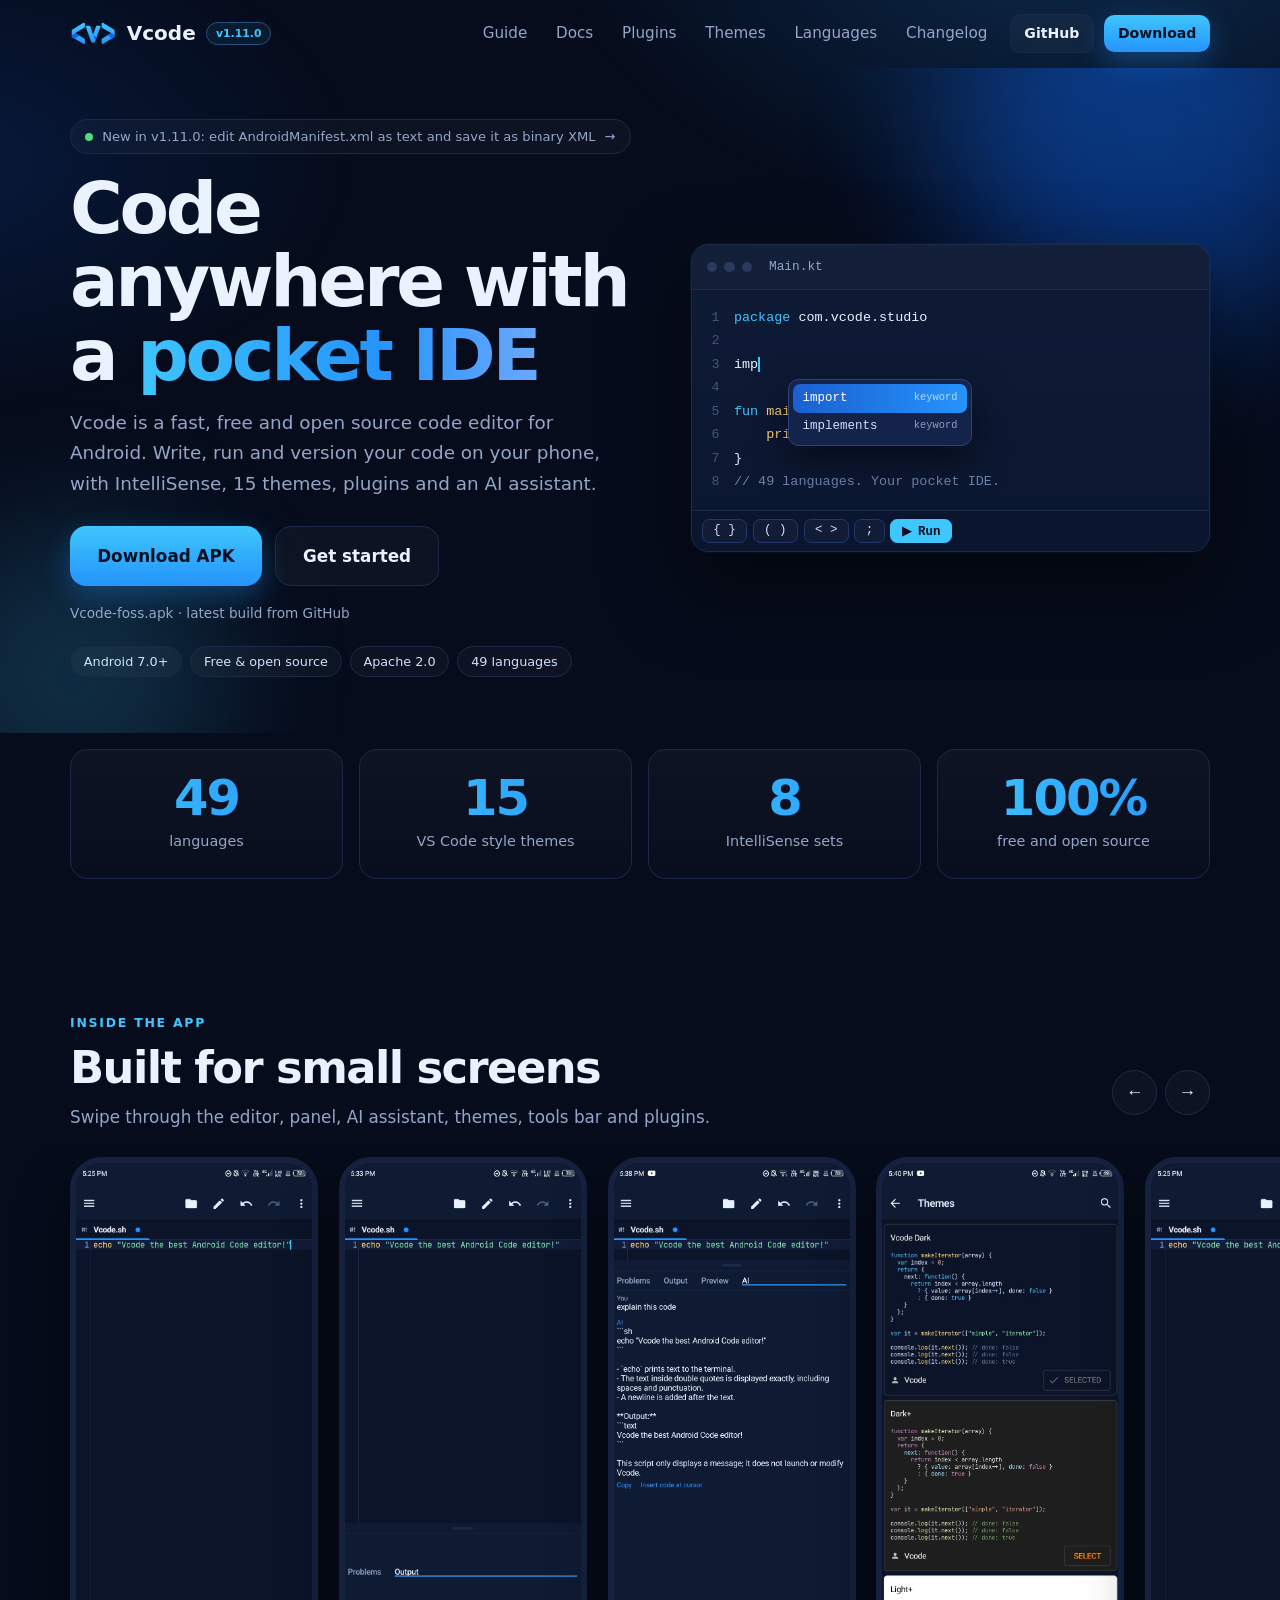
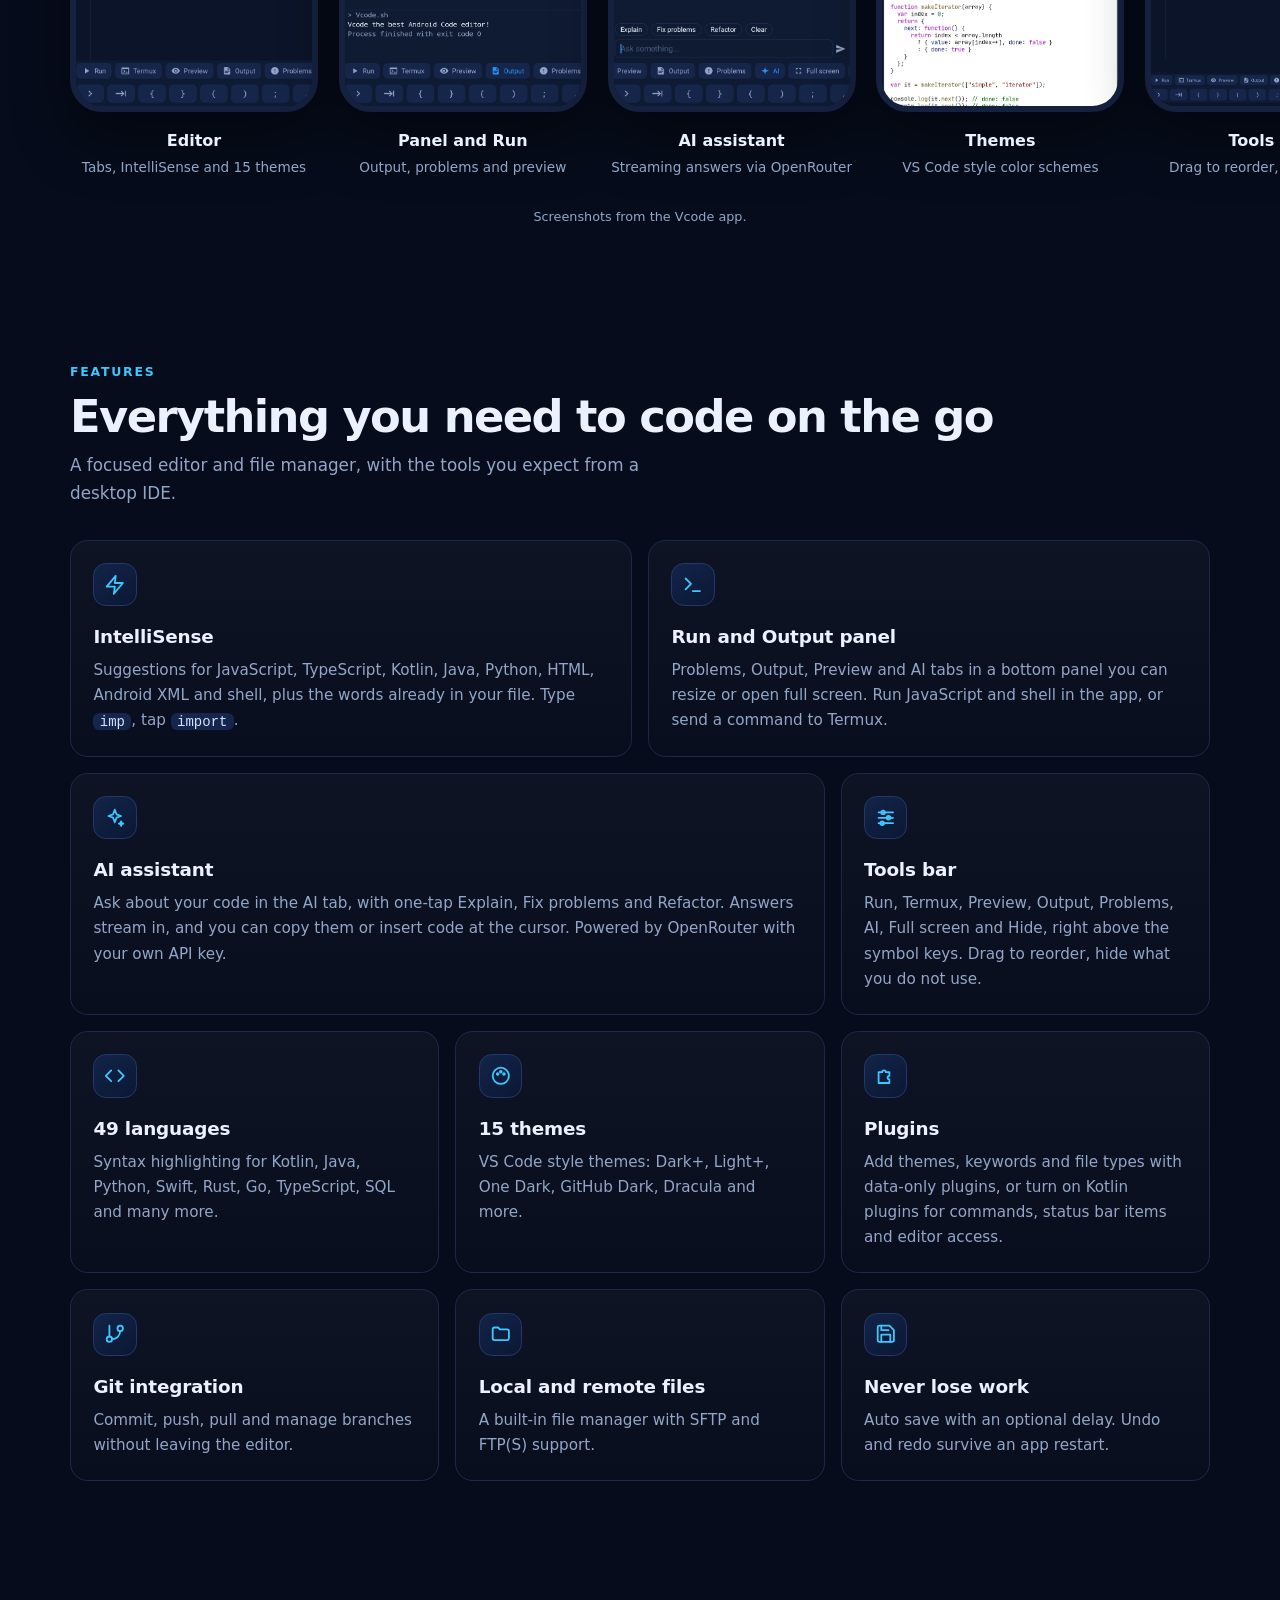
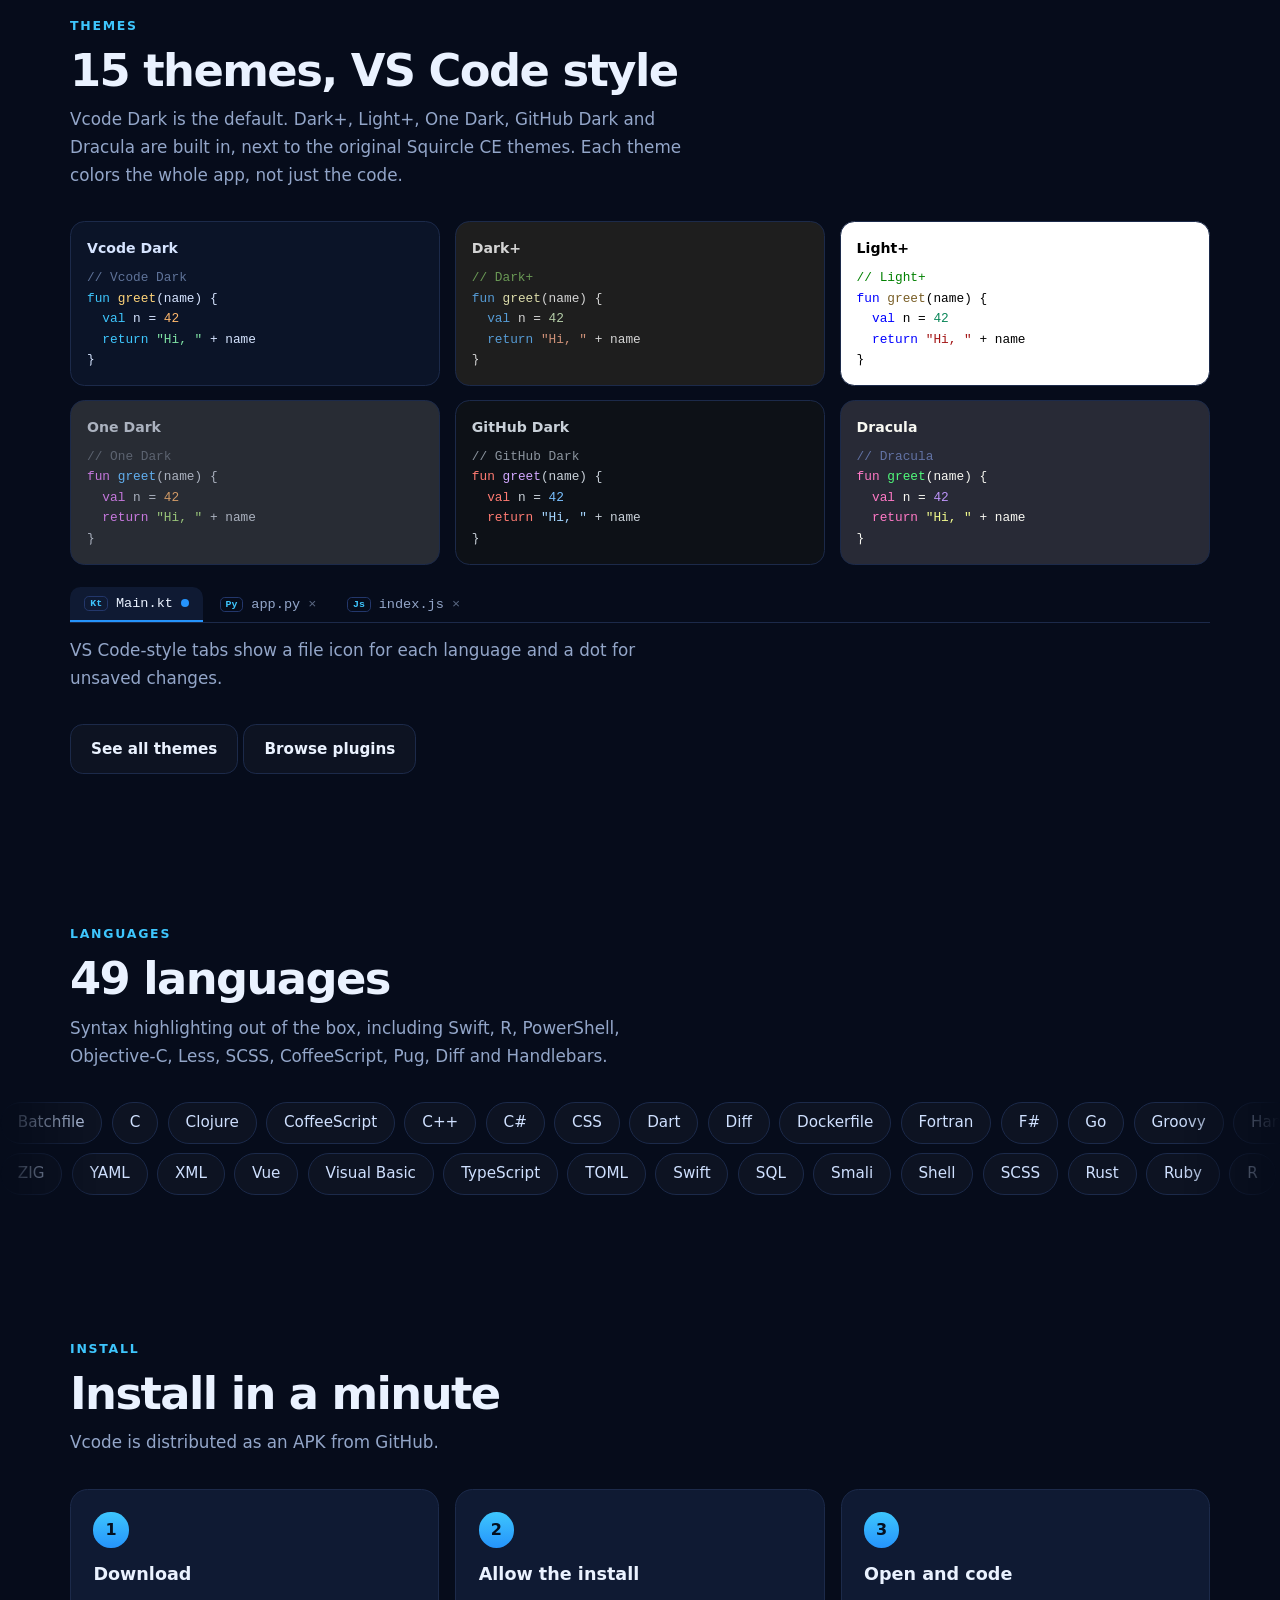
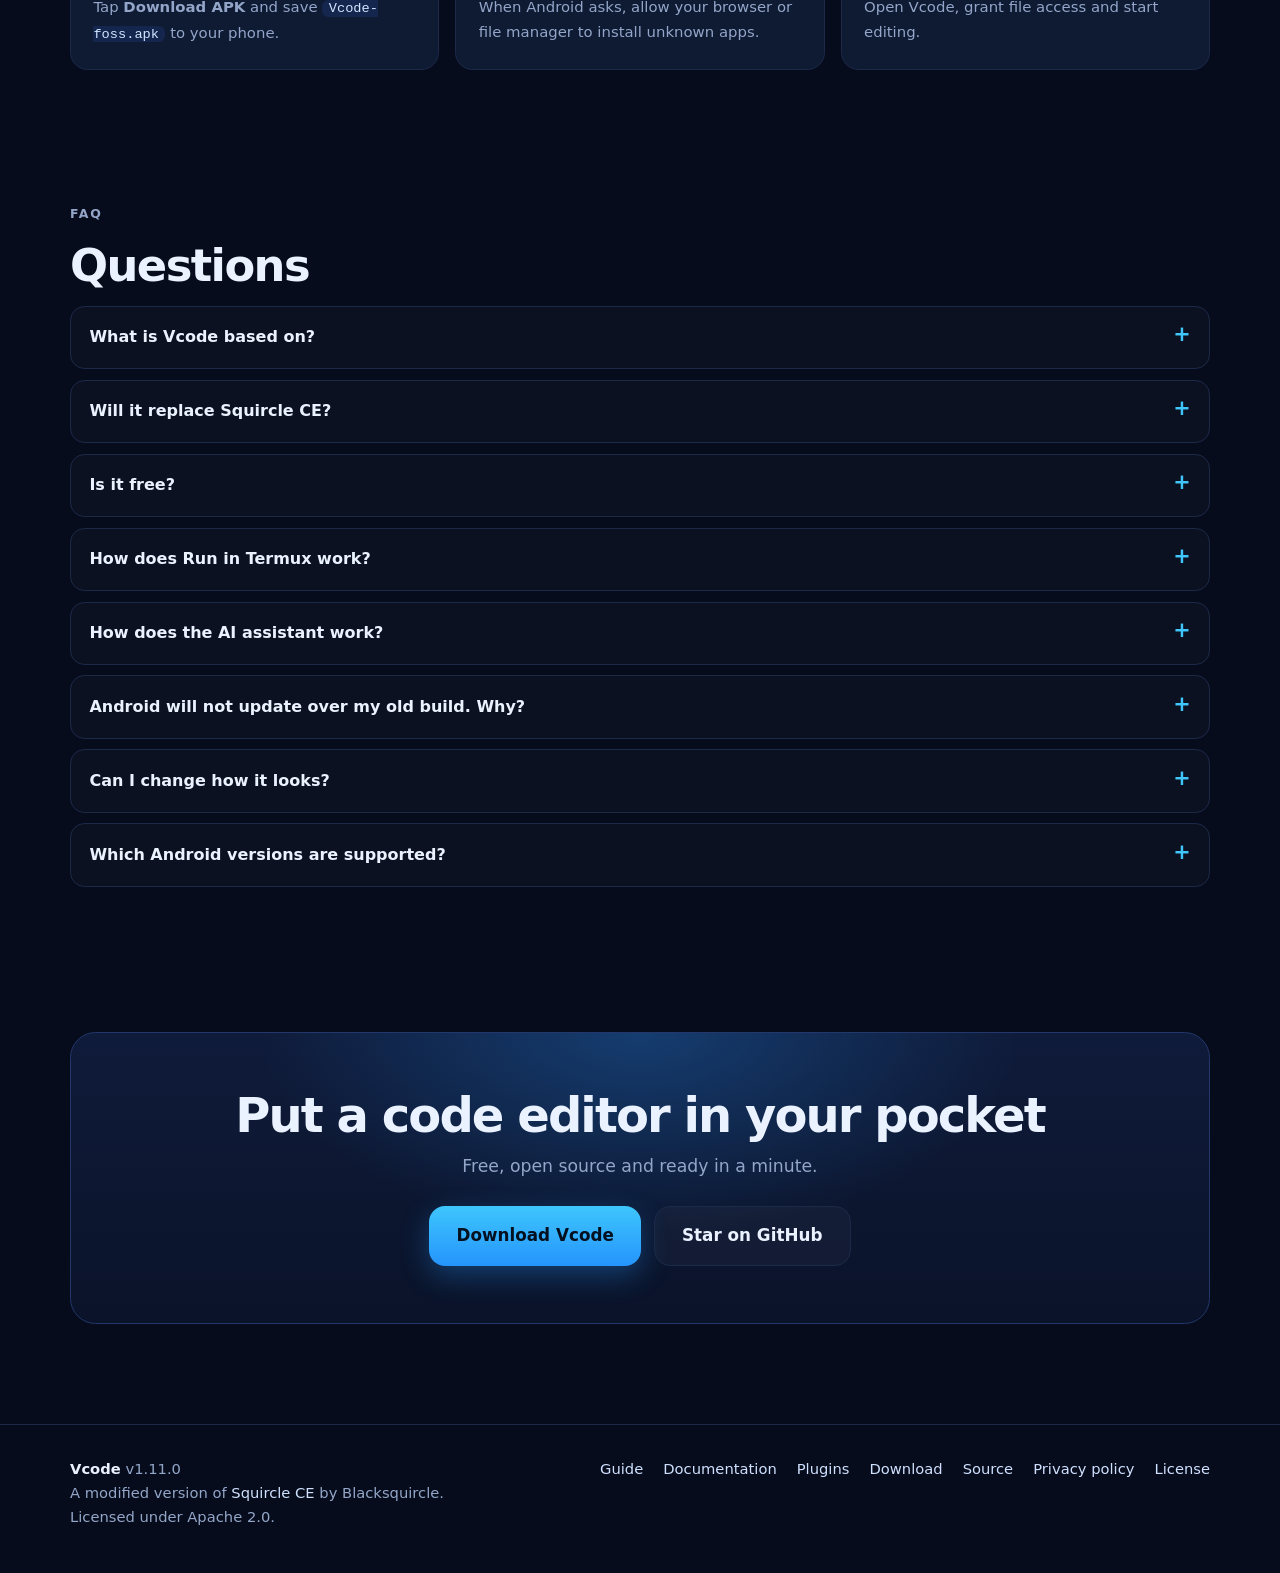
==== commit e38164d5: "Site: version 1.11.0" ====
--- a/index.html
+++ b/index.html
@@ -16,7 +16,7 @@
 <meta property="og:description" content="Fast, free and open source code editor for Android. IntelliSense, Run panel, AI assistant, 49 languages, 15 themes and plugins.">
 <meta property="og:url" content="https://vcode-site.pages.dev/">
 <meta name="twitter:card" content="summary">
-<script type="application/ld+json">{"@context":"https://schema.org","@type":"SoftwareApplication","name":"Vcode","operatingSystem":"Android 7.0+","applicationCategory":"DeveloperApplication","softwareVersion":"1.10.0","license":"https://www.apache.org/licenses/LICENSE-2.0","url":"https://vcode-site.pages.dev/","offers":{"@type":"Offer","price":"0","priceCurrency":"USD"}}</script>
+<script type="application/ld+json">{"@context":"https://schema.org","@type":"SoftwareApplication","name":"Vcode","operatingSystem":"Android 7.0+","applicationCategory":"DeveloperApplication","softwareVersion":"1.11.0","license":"https://www.apache.org/licenses/LICENSE-2.0","url":"https://vcode-site.pages.dev/","offers":{"@type":"Offer","price":"0","priceCurrency":"USD"}}</script>
 </head>
 <body>
 <div id="site-header"></div>
@@ -24,7 +24,7 @@
 <section class="home-hero"><div class="orb o1"></div><div class="orb o2"></div>
 <div class="wrap hh">
  <div class="hh-copy">
-  <a class="pill rv" href="/changelog"><i class="live"></i>New in v1.10.0: Kotlin plugins and a binary XML viewer <span aria-hidden="true">&rarr;</span></a>
+  <a class="pill rv" href="/changelog"><i class="live"></i>New in v1.11.0: edit AndroidManifest.xml as text and save it as binary XML <span aria-hidden="true">&rarr;</span></a>
   <h1 class="rv" style="--d:.05s">Code anywhere with a <span class="grad">pocket IDE</span></h1>
   <p class="lead rv" style="--d:.1s">Vcode is a fast, free and open source code editor for Android. Write, run and version your code on your phone, with IntelliSense, 15 themes, plugins and an AI assistant.</p>
   <div class="cta rv" style="--d:.15s"><a id="download" class="btn primary lg" href="https://github.com/Christianzz4603/Vcode/releases/latest/download/Vcode-foss.apk">Download APK</a><a class="btn lg" href="/guide">Get started</a></div>
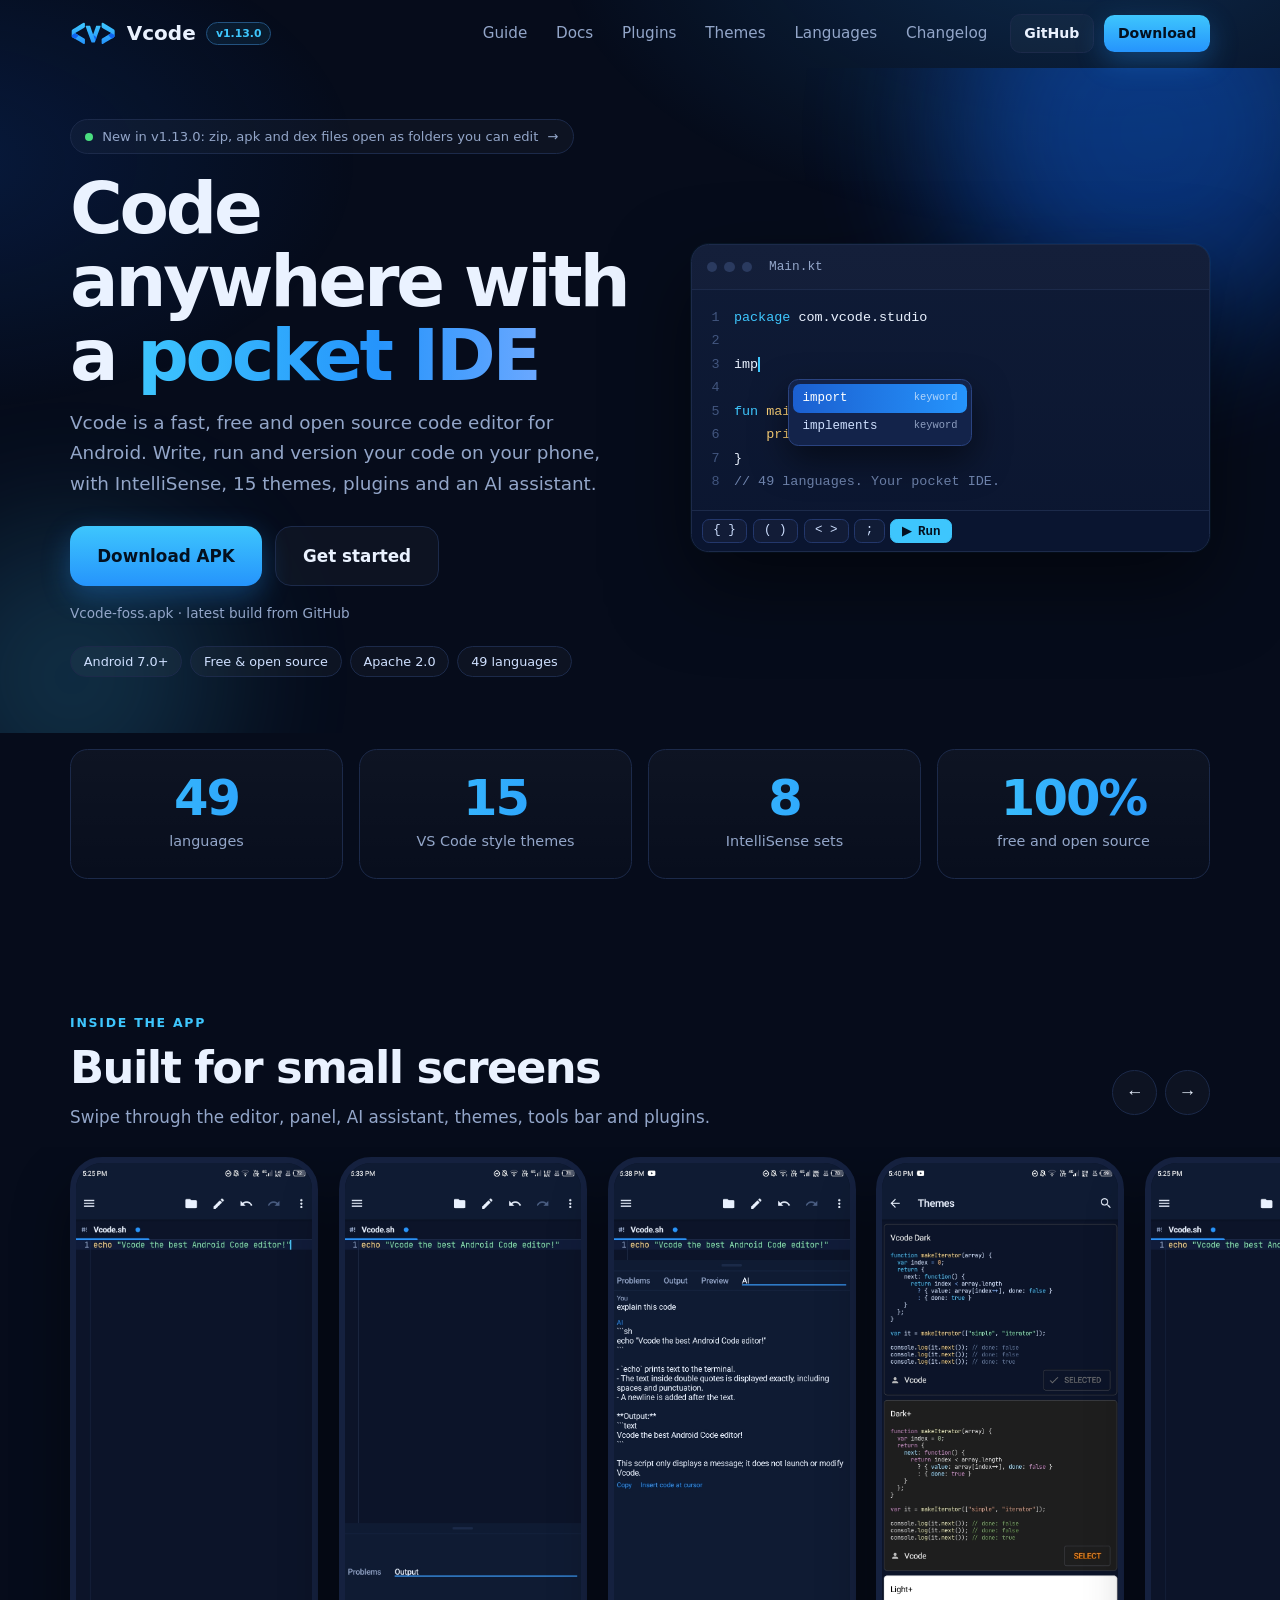
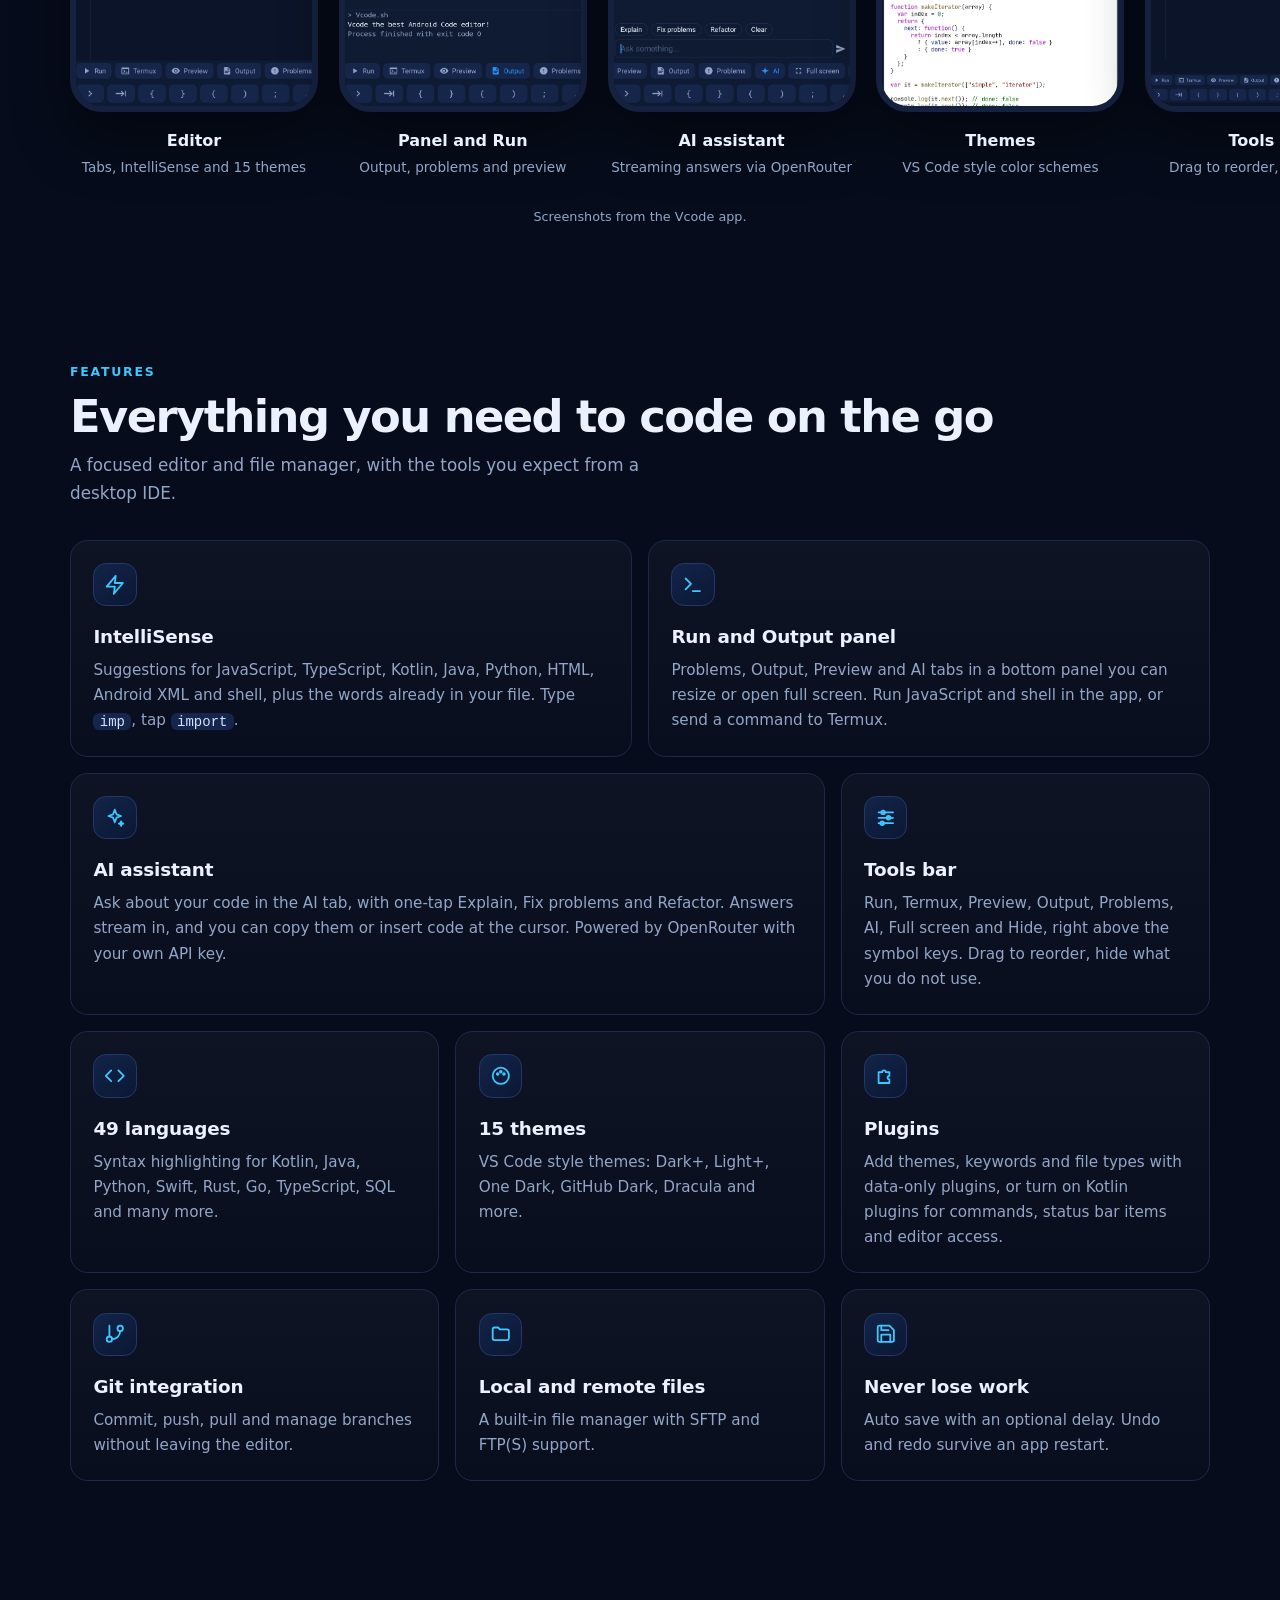
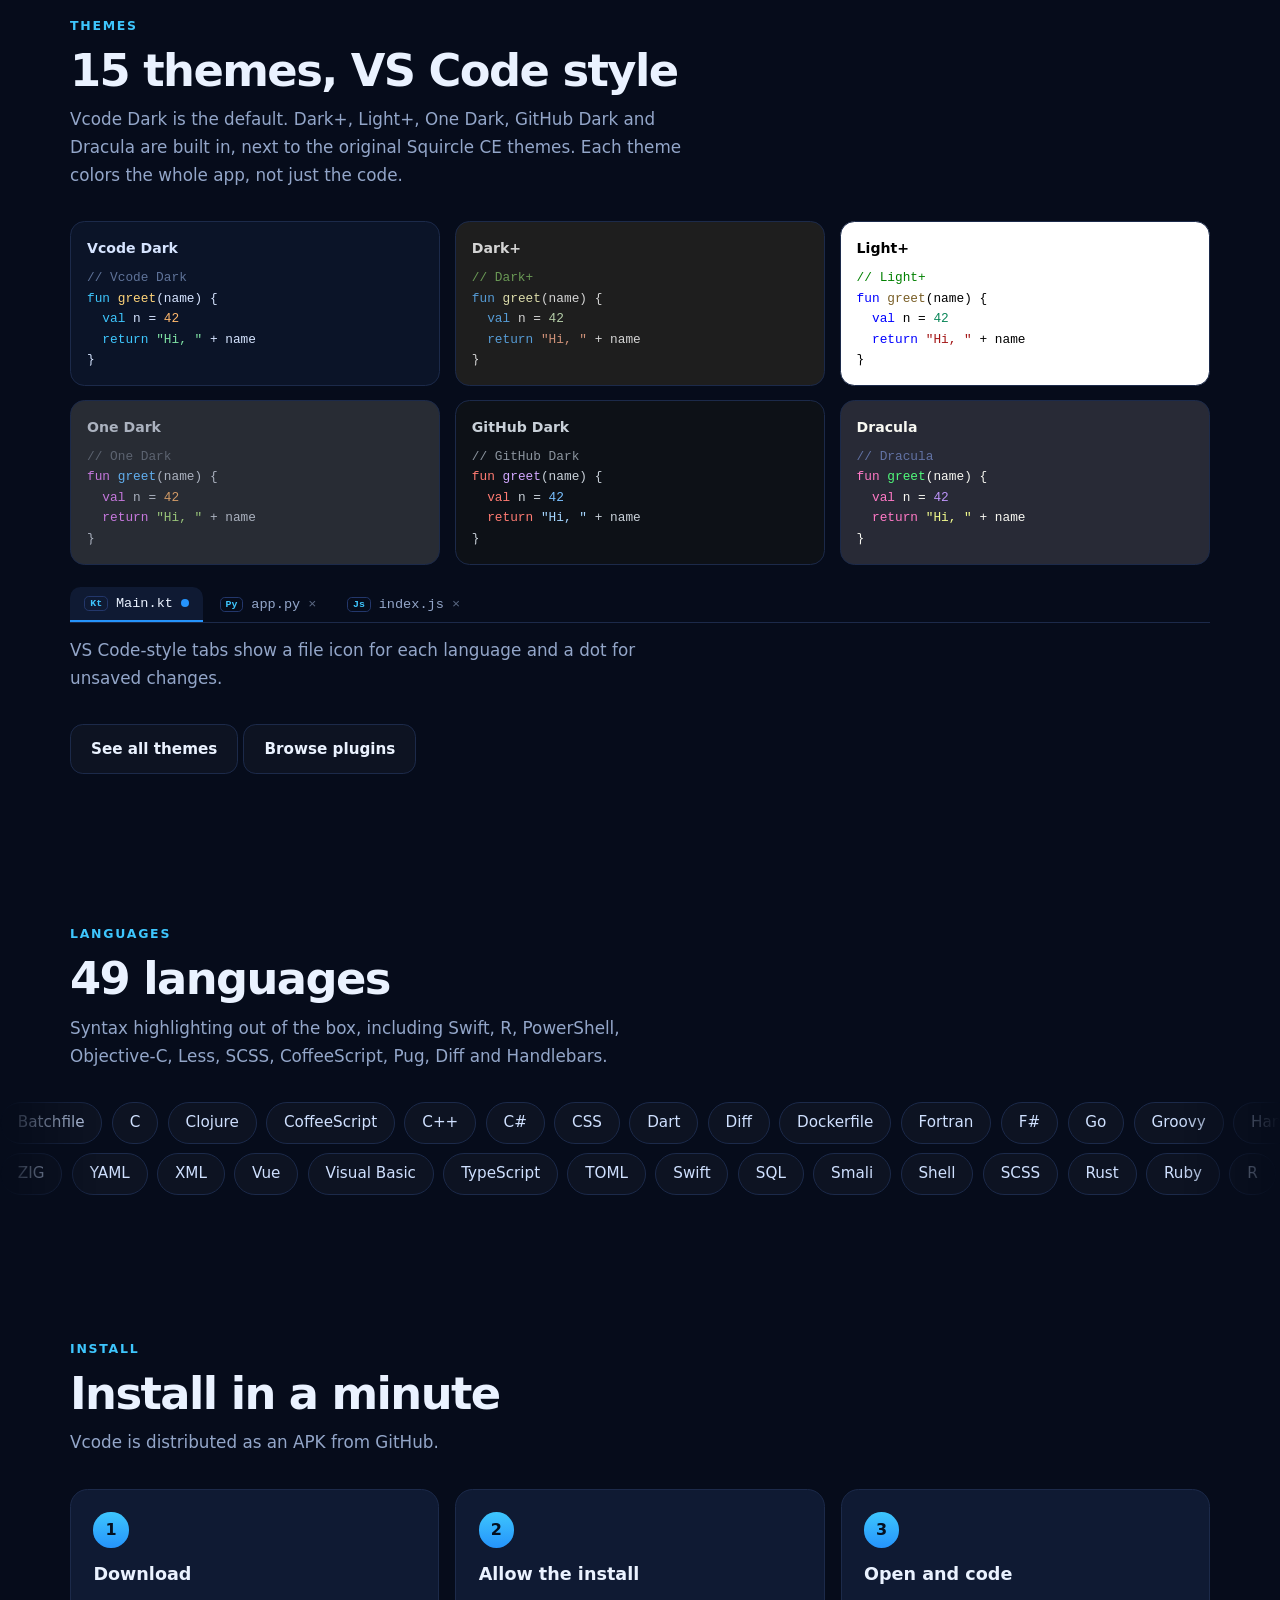
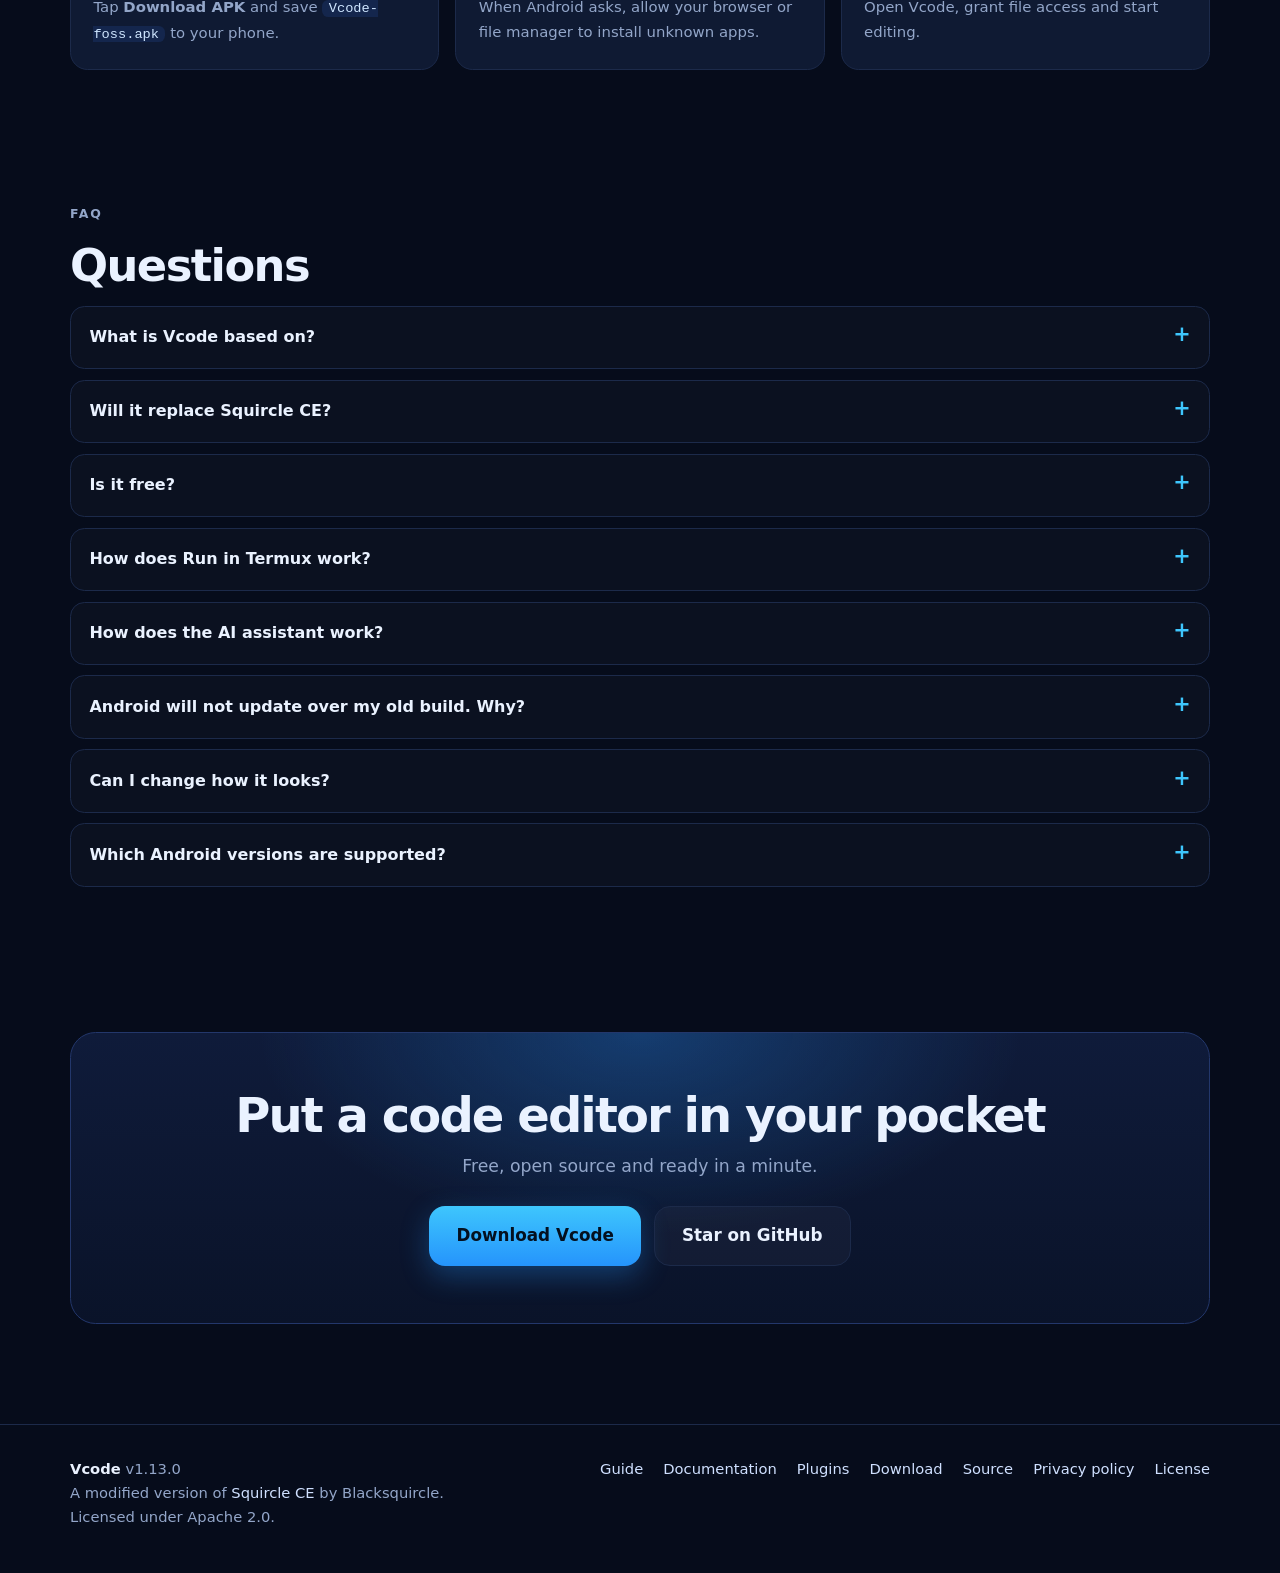
==== commit 1a39cde4: "Site: version 1.13.0" ====
--- a/index.html
+++ b/index.html
@@ -16,7 +16,7 @@
 <meta property="og:description" content="Fast, free and open source code editor for Android. IntelliSense, Run panel, AI assistant, 49 languages, 15 themes and plugins.">
 <meta property="og:url" content="https://vcode-site.pages.dev/">
 <meta name="twitter:card" content="summary">
-<script type="application/ld+json">{"@context":"https://schema.org","@type":"SoftwareApplication","name":"Vcode","operatingSystem":"Android 7.0+","applicationCategory":"DeveloperApplication","softwareVersion":"1.11.0","license":"https://www.apache.org/licenses/LICENSE-2.0","url":"https://vcode-site.pages.dev/","offers":{"@type":"Offer","price":"0","priceCurrency":"USD"}}</script>
+<script type="application/ld+json">{"@context":"https://schema.org","@type":"SoftwareApplication","name":"Vcode","operatingSystem":"Android 7.0+","applicationCategory":"DeveloperApplication","softwareVersion":"1.13.0","license":"https://www.apache.org/licenses/LICENSE-2.0","url":"https://vcode-site.pages.dev/","offers":{"@type":"Offer","price":"0","priceCurrency":"USD"}}</script>
 </head>
 <body>
 <div id="site-header"></div>
@@ -24,7 +24,7 @@
 <section class="home-hero"><div class="orb o1"></div><div class="orb o2"></div>
 <div class="wrap hh">
  <div class="hh-copy">
-  <a class="pill rv" href="/changelog"><i class="live"></i>New in v1.11.0: edit AndroidManifest.xml as text and save it as binary XML <span aria-hidden="true">&rarr;</span></a>
+  <a class="pill rv" href="/changelog"><i class="live"></i>New in v1.13.0: zip, apk and dex files open as folders you can edit <span aria-hidden="true">&rarr;</span></a>
   <h1 class="rv" style="--d:.05s">Code anywhere with a <span class="grad">pocket IDE</span></h1>
   <p class="lead rv" style="--d:.1s">Vcode is a fast, free and open source code editor for Android. Write, run and version your code on your phone, with IntelliSense, 15 themes, plugins and an AI assistant.</p>
   <div class="cta rv" style="--d:.15s"><a id="download" class="btn primary lg" href="https://github.com/Christianzz4603/Vcode/releases/latest/download/Vcode-foss.apk">Download APK</a><a class="btn lg" href="/guide">Get started</a></div>
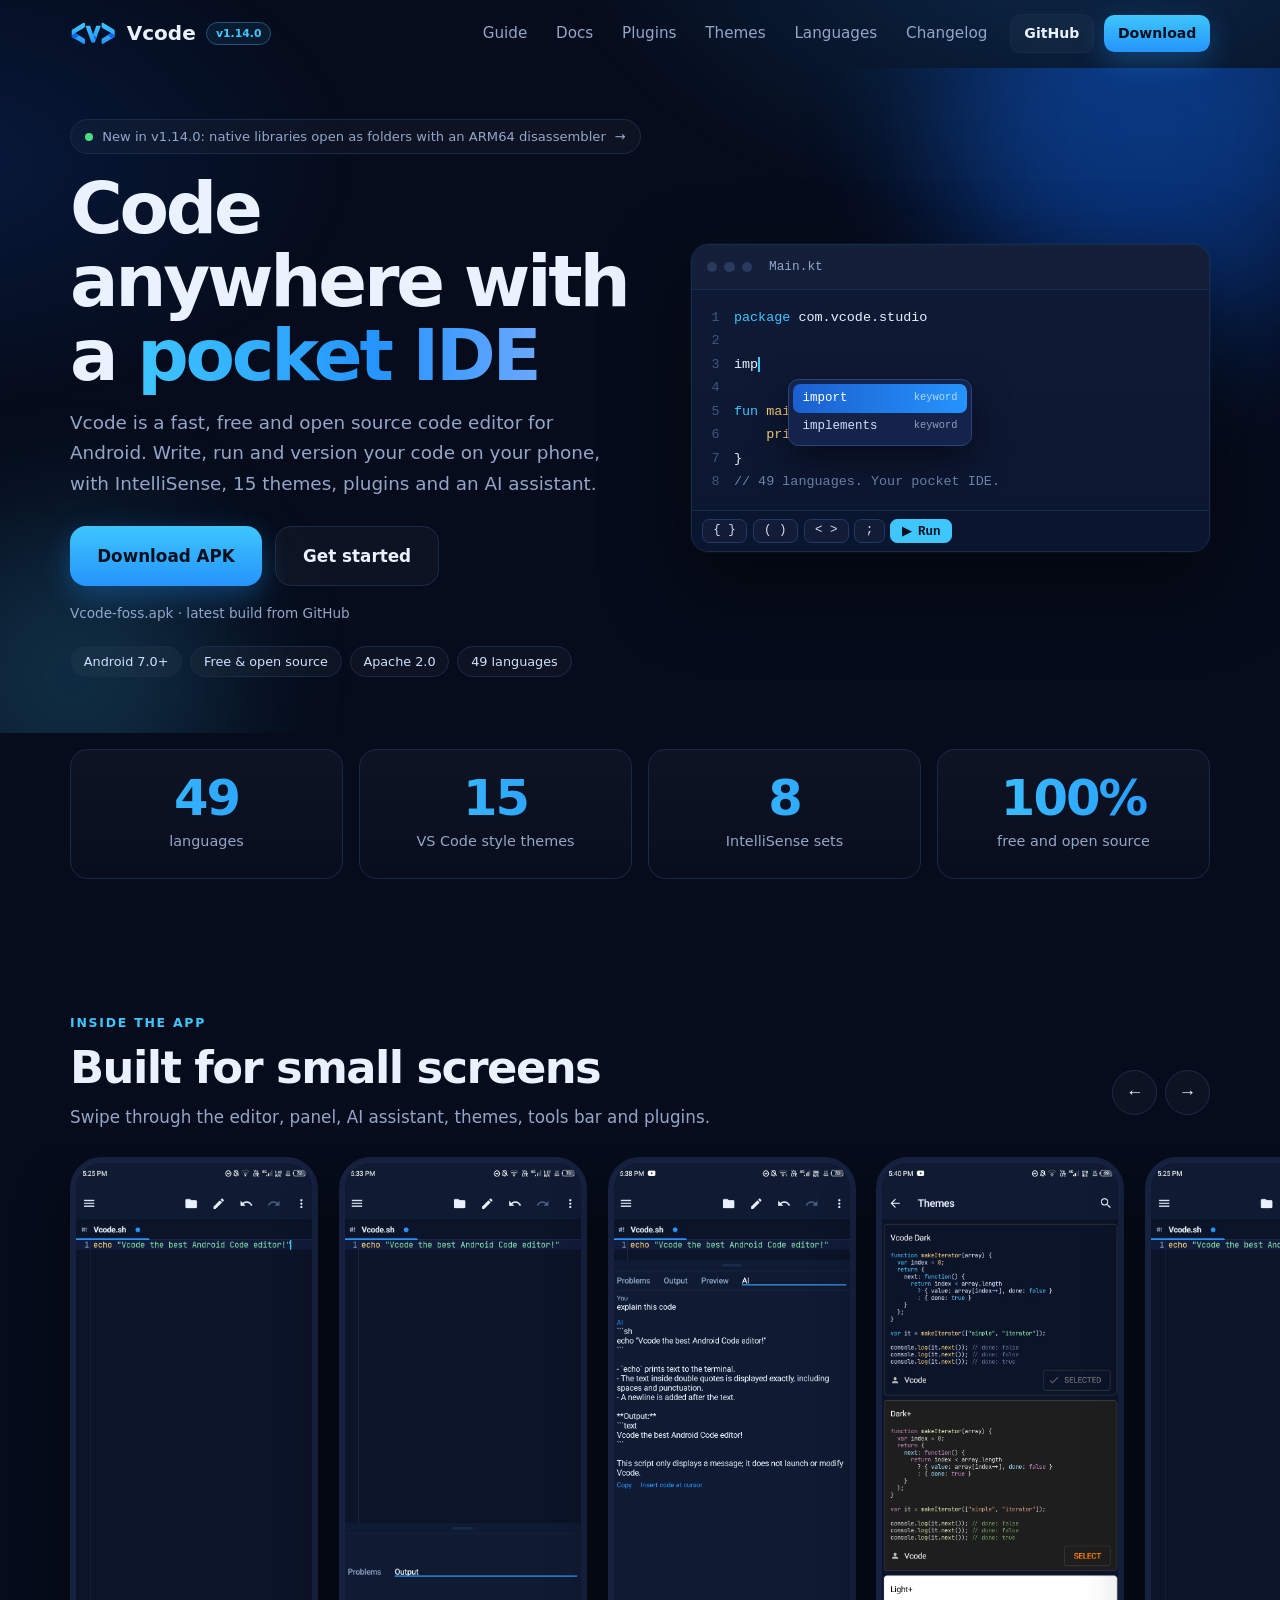
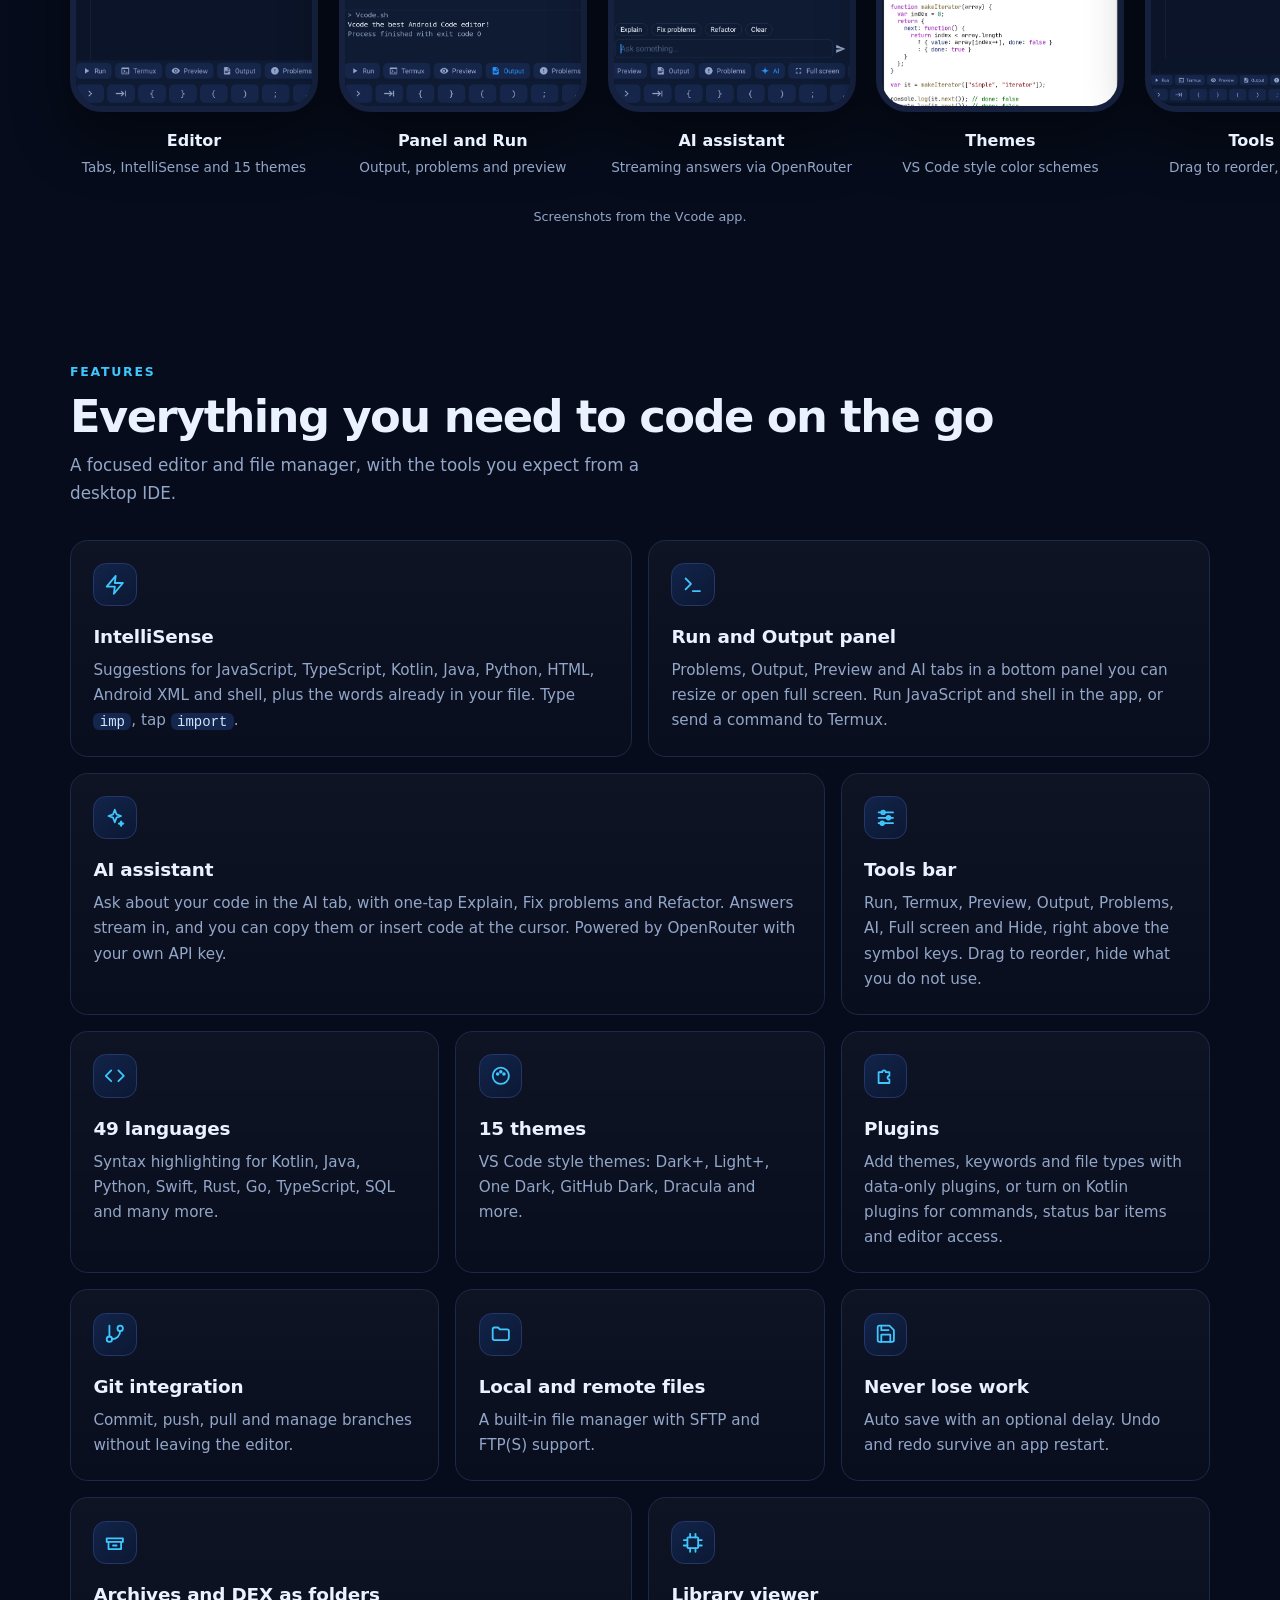
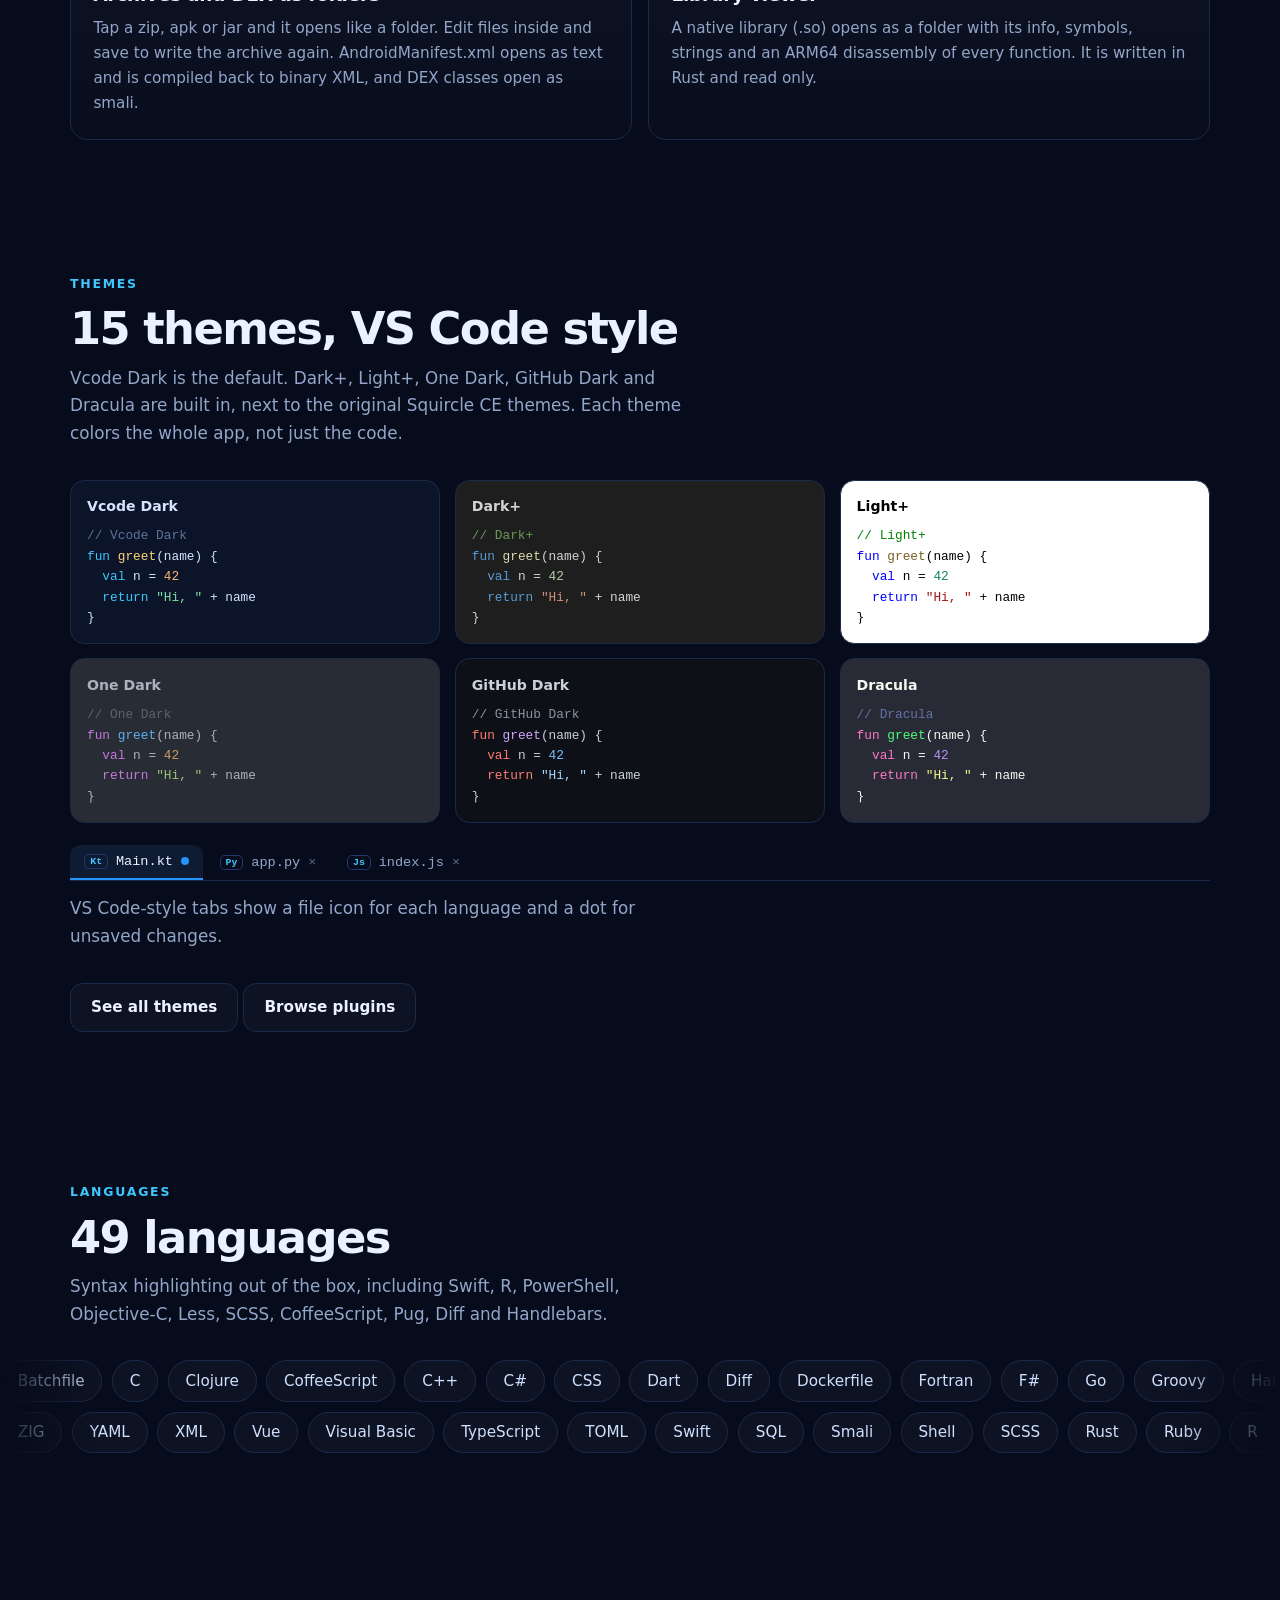
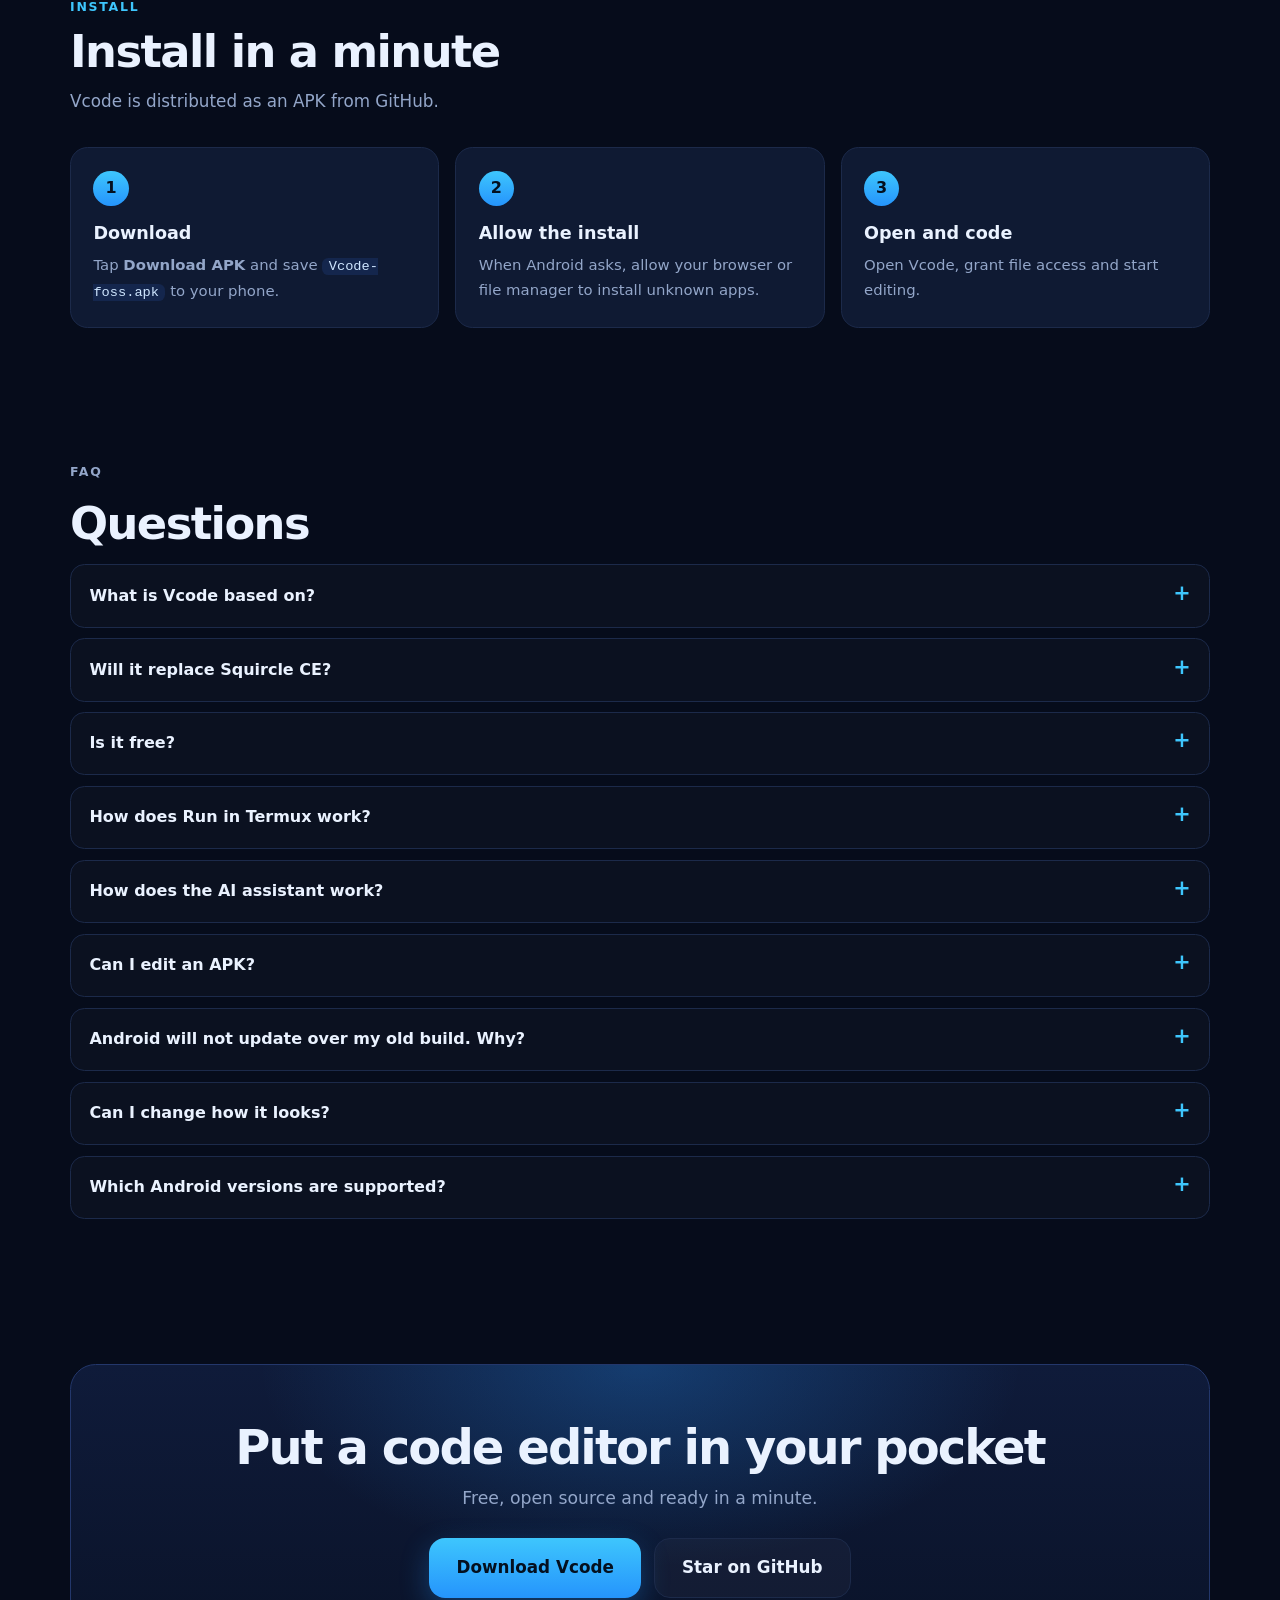
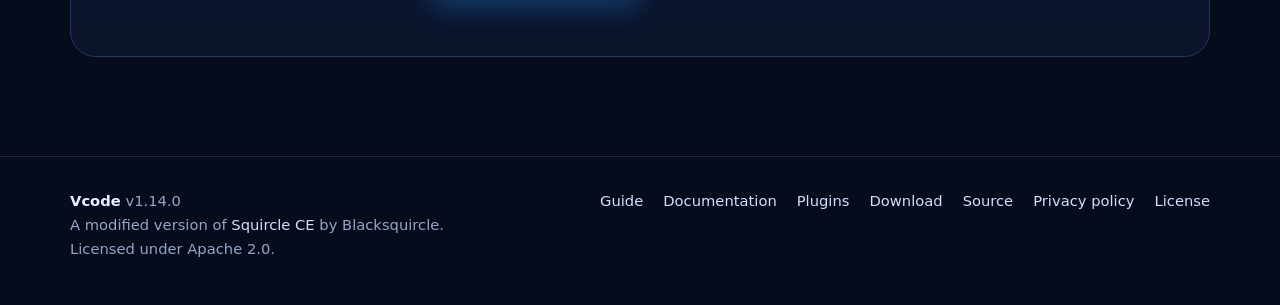
==== commit 956345a4: "Site: version 1.14.0, archives, DEX and library viewer" ====
--- a/index.html
+++ b/index.html
@@ -16,7 +16,7 @@
 <meta property="og:description" content="Fast, free and open source code editor for Android. IntelliSense, Run panel, AI assistant, 49 languages, 15 themes and plugins.">
 <meta property="og:url" content="https://vcode-site.pages.dev/">
 <meta name="twitter:card" content="summary">
-<script type="application/ld+json">{"@context":"https://schema.org","@type":"SoftwareApplication","name":"Vcode","operatingSystem":"Android 7.0+","applicationCategory":"DeveloperApplication","softwareVersion":"1.13.0","license":"https://www.apache.org/licenses/LICENSE-2.0","url":"https://vcode-site.pages.dev/","offers":{"@type":"Offer","price":"0","priceCurrency":"USD"}}</script>
+<script type="application/ld+json">{"@context":"https://schema.org","@type":"SoftwareApplication","name":"Vcode","operatingSystem":"Android 7.0+","applicationCategory":"DeveloperApplication","softwareVersion":"1.14.0","license":"https://www.apache.org/licenses/LICENSE-2.0","url":"https://vcode-site.pages.dev/","offers":{"@type":"Offer","price":"0","priceCurrency":"USD"}}</script>
 </head>
 <body>
 <div id="site-header"></div>
@@ -24,7 +24,7 @@
 <section class="home-hero"><div class="orb o1"></div><div class="orb o2"></div>
 <div class="wrap hh">
  <div class="hh-copy">
-  <a class="pill rv" href="/changelog"><i class="live"></i>New in v1.13.0: zip, apk and dex files open as folders you can edit <span aria-hidden="true">&rarr;</span></a>
+  <a class="pill rv" href="/changelog"><i class="live"></i>New in v1.14.0: native libraries open as folders with an ARM64 disassembler <span aria-hidden="true">&rarr;</span></a>
   <h1 class="rv" style="--d:.05s">Code anywhere with a <span class="grad">pocket IDE</span></h1>
   <p class="lead rv" style="--d:.1s">Vcode is a fast, free and open source code editor for Android. Write, run and version your code on your phone, with IntelliSense, 15 themes, plugins and an AI assistant.</p>
   <div class="cta rv" style="--d:.15s"><a id="download" class="btn primary lg" href="https://github.com/Christianzz4603/Vcode/releases/latest/download/Vcode-foss.apk">Download APK</a><a class="btn lg" href="/guide">Get started</a></div>
@@ -52,7 +52,7 @@
 <p class="railnote">Screenshots from the Vcode app.</p></section>
 
 <section class="sec" id="features"><div class="wrap"><p class="eyebrow rv">Features</p><h2 class="title rv">Everything you need to code on the go</h2><p class="sub rv">A focused editor and file manager, with the tools you expect from a desktop IDE.</p>
-<div class="bento"><article class="bc w3 rv" style="--d:0s"><div class="ico"><svg viewBox="0 0 24 24" aria-hidden="true"><polygon points="13 2 3 14 12 14 11 22 21 10 12 10 13 2"/></svg></div><h3>IntelliSense</h3><p>Suggestions for JavaScript, TypeScript, Kotlin, Java, Python, HTML, Android XML and shell, plus the words already in your file. Type <code>imp</code>, tap <code>import</code>.</p></article><article class="bc w3 rv" style="--d:0.06s"><div class="ico"><svg viewBox="0 0 24 24" aria-hidden="true"><polyline points="4 17 10 11 4 5"/><line x1="12" y1="19" x2="20" y2="19"/></svg></div><h3>Run and Output panel</h3><p>Problems, Output, Preview and AI tabs in a bottom panel you can resize or open full screen. Run JavaScript and shell in the app, or send a command to Termux.</p></article><article class="bc w4 rv" style="--d:0s"><div class="ico"><svg viewBox="0 0 24 24" aria-hidden="true"><path d="M12 3l1.9 5.1L19 10l-5.1 1.9L12 17l-1.9-5.1L5 10l5.1-1.9z"/><path d="M19 16l.7 1.8L21.5 18.5l-1.8.7L19 21l-.7-1.8-1.8-.7 1.8-.7z"/></svg></div><h3>AI assistant</h3><p>Ask about your code in the AI tab, with one-tap Explain, Fix problems and Refactor. Answers stream in, and you can copy them or insert code at the cursor. Powered by OpenRouter with your own API key.</p></article><article class="bc  rv" style="--d:0.06s"><div class="ico"><svg viewBox="0 0 24 24" aria-hidden="true"><line x1="4" y1="6" x2="20" y2="6"/><line x1="4" y1="12" x2="20" y2="12"/><line x1="4" y1="18" x2="20" y2="18"/><circle cx="9" cy="6" r="2"/><circle cx="15" cy="12" r="2"/><circle cx="8" cy="18" r="2"/></svg></div><h3>Tools bar</h3><p>Run, Termux, Preview, Output, Problems, AI, Full screen and Hide, right above the symbol keys. Drag to reorder, hide what you do not use.</p></article><article class="bc  rv" style="--d:0s"><div class="ico"><svg viewBox="0 0 24 24" aria-hidden="true"><polyline points="16 18 22 12 16 6"/><polyline points="8 6 2 12 8 18"/></svg></div><h3>49 languages</h3><p>Syntax highlighting for Kotlin, Java, Python, Swift, Rust, Go, TypeScript, SQL and many more.</p></article><article class="bc  rv" style="--d:0.06s"><div class="ico"><svg viewBox="0 0 24 24" aria-hidden="true"><circle cx="12" cy="12" r="9"/><circle cx="8.5" cy="10" r="1"/><circle cx="12" cy="7.5" r="1"/><circle cx="15.5" cy="10" r="1"/></svg></div><h3>15 themes</h3><p>VS Code style themes: Dark+, Light+, One Dark, GitHub Dark, Dracula and more.</p></article><article class="bc  rv" style="--d:0.12s"><div class="ico"><svg viewBox="0 0 24 24" aria-hidden="true"><path d="M4 8h4a2 2 0 1 1 4 0h4v4a2 2 0 1 0 0 4v4H4z"/></svg></div><h3>Plugins</h3><p>Add themes, keywords and file types with data-only plugins, or turn on Kotlin plugins for commands, status bar items and editor access.</p></article><article class="bc  rv" style="--d:0s"><div class="ico"><svg viewBox="0 0 24 24" aria-hidden="true"><line x1="6" y1="3" x2="6" y2="15"/><circle cx="18" cy="6" r="3"/><circle cx="6" cy="18" r="3"/><path d="M18 9a9 9 0 0 1-9 9"/></svg></div><h3>Git integration</h3><p>Commit, push, pull and manage branches without leaving the editor.</p></article><article class="bc  rv" style="--d:0.06s"><div class="ico"><svg viewBox="0 0 24 24" aria-hidden="true"><path d="M3 7a2 2 0 0 1 2-2h4l2 2h8a2 2 0 0 1 2 2v8a2 2 0 0 1-2 2H5a2 2 0 0 1-2-2z"/></svg></div><h3>Local and remote files</h3><p>A built-in file manager with SFTP and FTP(S) support.</p></article><article class="bc  rv" style="--d:0.12s"><div class="ico"><svg viewBox="0 0 24 24" aria-hidden="true"><path d="M19 21H5a2 2 0 0 1-2-2V5a2 2 0 0 1 2-2h11l5 5v11a2 2 0 0 1-2 2z"/><polyline points="17 21 17 13 7 13 7 21"/><polyline points="7 3 7 8 15 8"/></svg></div><h3>Never lose work</h3><p>Auto save with an optional delay. Undo and redo survive an app restart.</p></article></div></div></section>
+<div class="bento"><article class="bc w3 rv" style="--d:0s"><div class="ico"><svg viewBox="0 0 24 24" aria-hidden="true"><polygon points="13 2 3 14 12 14 11 22 21 10 12 10 13 2"/></svg></div><h3>IntelliSense</h3><p>Suggestions for JavaScript, TypeScript, Kotlin, Java, Python, HTML, Android XML and shell, plus the words already in your file. Type <code>imp</code>, tap <code>import</code>.</p></article><article class="bc w3 rv" style="--d:0.06s"><div class="ico"><svg viewBox="0 0 24 24" aria-hidden="true"><polyline points="4 17 10 11 4 5"/><line x1="12" y1="19" x2="20" y2="19"/></svg></div><h3>Run and Output panel</h3><p>Problems, Output, Preview and AI tabs in a bottom panel you can resize or open full screen. Run JavaScript and shell in the app, or send a command to Termux.</p></article><article class="bc w4 rv" style="--d:0s"><div class="ico"><svg viewBox="0 0 24 24" aria-hidden="true"><path d="M12 3l1.9 5.1L19 10l-5.1 1.9L12 17l-1.9-5.1L5 10l5.1-1.9z"/><path d="M19 16l.7 1.8L21.5 18.5l-1.8.7L19 21l-.7-1.8-1.8-.7 1.8-.7z"/></svg></div><h3>AI assistant</h3><p>Ask about your code in the AI tab, with one-tap Explain, Fix problems and Refactor. Answers stream in, and you can copy them or insert code at the cursor. Powered by OpenRouter with your own API key.</p></article><article class="bc  rv" style="--d:0.06s"><div class="ico"><svg viewBox="0 0 24 24" aria-hidden="true"><line x1="4" y1="6" x2="20" y2="6"/><line x1="4" y1="12" x2="20" y2="12"/><line x1="4" y1="18" x2="20" y2="18"/><circle cx="9" cy="6" r="2"/><circle cx="15" cy="12" r="2"/><circle cx="8" cy="18" r="2"/></svg></div><h3>Tools bar</h3><p>Run, Termux, Preview, Output, Problems, AI, Full screen and Hide, right above the symbol keys. Drag to reorder, hide what you do not use.</p></article><article class="bc  rv" style="--d:0s"><div class="ico"><svg viewBox="0 0 24 24" aria-hidden="true"><polyline points="16 18 22 12 16 6"/><polyline points="8 6 2 12 8 18"/></svg></div><h3>49 languages</h3><p>Syntax highlighting for Kotlin, Java, Python, Swift, Rust, Go, TypeScript, SQL and many more.</p></article><article class="bc  rv" style="--d:0.06s"><div class="ico"><svg viewBox="0 0 24 24" aria-hidden="true"><circle cx="12" cy="12" r="9"/><circle cx="8.5" cy="10" r="1"/><circle cx="12" cy="7.5" r="1"/><circle cx="15.5" cy="10" r="1"/></svg></div><h3>15 themes</h3><p>VS Code style themes: Dark+, Light+, One Dark, GitHub Dark, Dracula and more.</p></article><article class="bc  rv" style="--d:0.12s"><div class="ico"><svg viewBox="0 0 24 24" aria-hidden="true"><path d="M4 8h4a2 2 0 1 1 4 0h4v4a2 2 0 1 0 0 4v4H4z"/></svg></div><h3>Plugins</h3><p>Add themes, keywords and file types with data-only plugins, or turn on Kotlin plugins for commands, status bar items and editor access.</p></article><article class="bc  rv" style="--d:0s"><div class="ico"><svg viewBox="0 0 24 24" aria-hidden="true"><line x1="6" y1="3" x2="6" y2="15"/><circle cx="18" cy="6" r="3"/><circle cx="6" cy="18" r="3"/><path d="M18 9a9 9 0 0 1-9 9"/></svg></div><h3>Git integration</h3><p>Commit, push, pull and manage branches without leaving the editor.</p></article><article class="bc  rv" style="--d:0.06s"><div class="ico"><svg viewBox="0 0 24 24" aria-hidden="true"><path d="M3 7a2 2 0 0 1 2-2h4l2 2h8a2 2 0 0 1 2 2v8a2 2 0 0 1-2 2H5a2 2 0 0 1-2-2z"/></svg></div><h3>Local and remote files</h3><p>A built-in file manager with SFTP and FTP(S) support.</p></article><article class="bc  rv" style="--d:0.12s"><div class="ico"><svg viewBox="0 0 24 24" aria-hidden="true"><path d="M19 21H5a2 2 0 0 1-2-2V5a2 2 0 0 1 2-2h11l5 5v11a2 2 0 0 1-2 2z"/><polyline points="17 21 17 13 7 13 7 21"/><polyline points="7 3 7 8 15 8"/></svg></div><h3>Never lose work</h3><p>Auto save with an optional delay. Undo and redo survive an app restart.</p></article><article class="bc w3 rv" style="--d:0s"><div class="ico"><svg viewBox="0 0 24 24" aria-hidden="true"><path d="M3 7h18v4H3z"/><path d="M5 11v8h14v-8"/><line x1="10" y1="15" x2="14" y2="15"/></svg></div><h3>Archives and DEX as folders</h3><p>Tap a zip, apk or jar and it opens like a folder. Edit files inside and save to write the archive again. AndroidManifest.xml opens as text and is compiled back to binary XML, and DEX classes open as smali.</p></article><article class="bc w3 rv" style="--d:0.06s"><div class="ico"><svg viewBox="0 0 24 24" aria-hidden="true"><rect x="6" y="6" width="12" height="12" rx="1"/><path d="M9 2v4M15 2v4M9 18v4M15 18v4M2 9h4M2 15h4M18 9h4M18 15h4"/></svg></div><h3>Library viewer</h3><p>A native library (.so) opens as a folder with its info, symbols, strings and an ARM64 disassembly of every function. It is written in Rust and read only.</p></article></div></div></section>
 
 <section class="sec" id="themes"><div class="wrap"><p class="eyebrow rv">Themes</p><h2 class="title rv">15 themes, VS Code style</h2><p class="sub rv">Vcode Dark is the default. Dark+, Light+, One Dark, GitHub Dark and Dracula are built in, next to the original Squircle CE themes. Each theme colors the whole app, not just the code.</p>
 <div class="tgrid"><div class="tcard" style="background:#0B1428;color:#D6E4FF"><div class="tname">Vcode Dark</div><pre><span style="color:#5F7399">// Vcode Dark</span>
@@ -99,6 +99,7 @@
  <details><summary>Is it free?</summary><p>Yes. Vcode is free and open source under the Apache License 2.0.</p></details>
  <details><summary>How does Run in Termux work?</summary><p>Vcode does not bundle Termux. It hands the command to the real Termux app. Install Termux, add <code>allow-external-apps = true</code> to <code>~/.termux/termux.properties</code>, restart Termux, and allow Vcode the Termux run-commands permission if Android asks. Details are in the <a href="/documentation#run">documentation</a>.</p></details>
  <details><summary>How does the AI assistant work?</summary><p>It uses OpenRouter with an API key that you add in Settings, then AI assistant. You pay your own OpenRouter usage. The key is stored in the app settings on your device without extra encryption, so use a key with a spending limit.</p></details>
+ <details><summary>Can I edit an APK?</summary><p>You can browse and edit what is inside: tap the APK in the file browser, edit a file or a DEX class and save, and Vcode writes the APK again. An edited APK has to be signed again before Android installs it, and Vcode cannot sign yet, so use a signing tool for that step.</p></details>
  <details><summary>Android will not update over my old build. Why?</summary><p>Builds before version 1.5.1 were each signed with a different temporary key, so Android refuses to update over them ("conflict with an existing package"). Uninstall the old build once (back up your files first) and install the new one. From 1.5.1 on, every build is signed with the same key, so updates install over each other.</p></details>
  <details><summary>Can I change how it looks?</summary><p>Yes. Open Settings, then Application, then Color scheme, and pick one of 15 themes. In Settings, then Editor, you can also change the cursor style, smooth cursor animation, font ligatures and auto save delay.</p></details>
  <details><summary>Which Android versions are supported?</summary><p>Android 7.0 (API 24) and newer.</p></details>
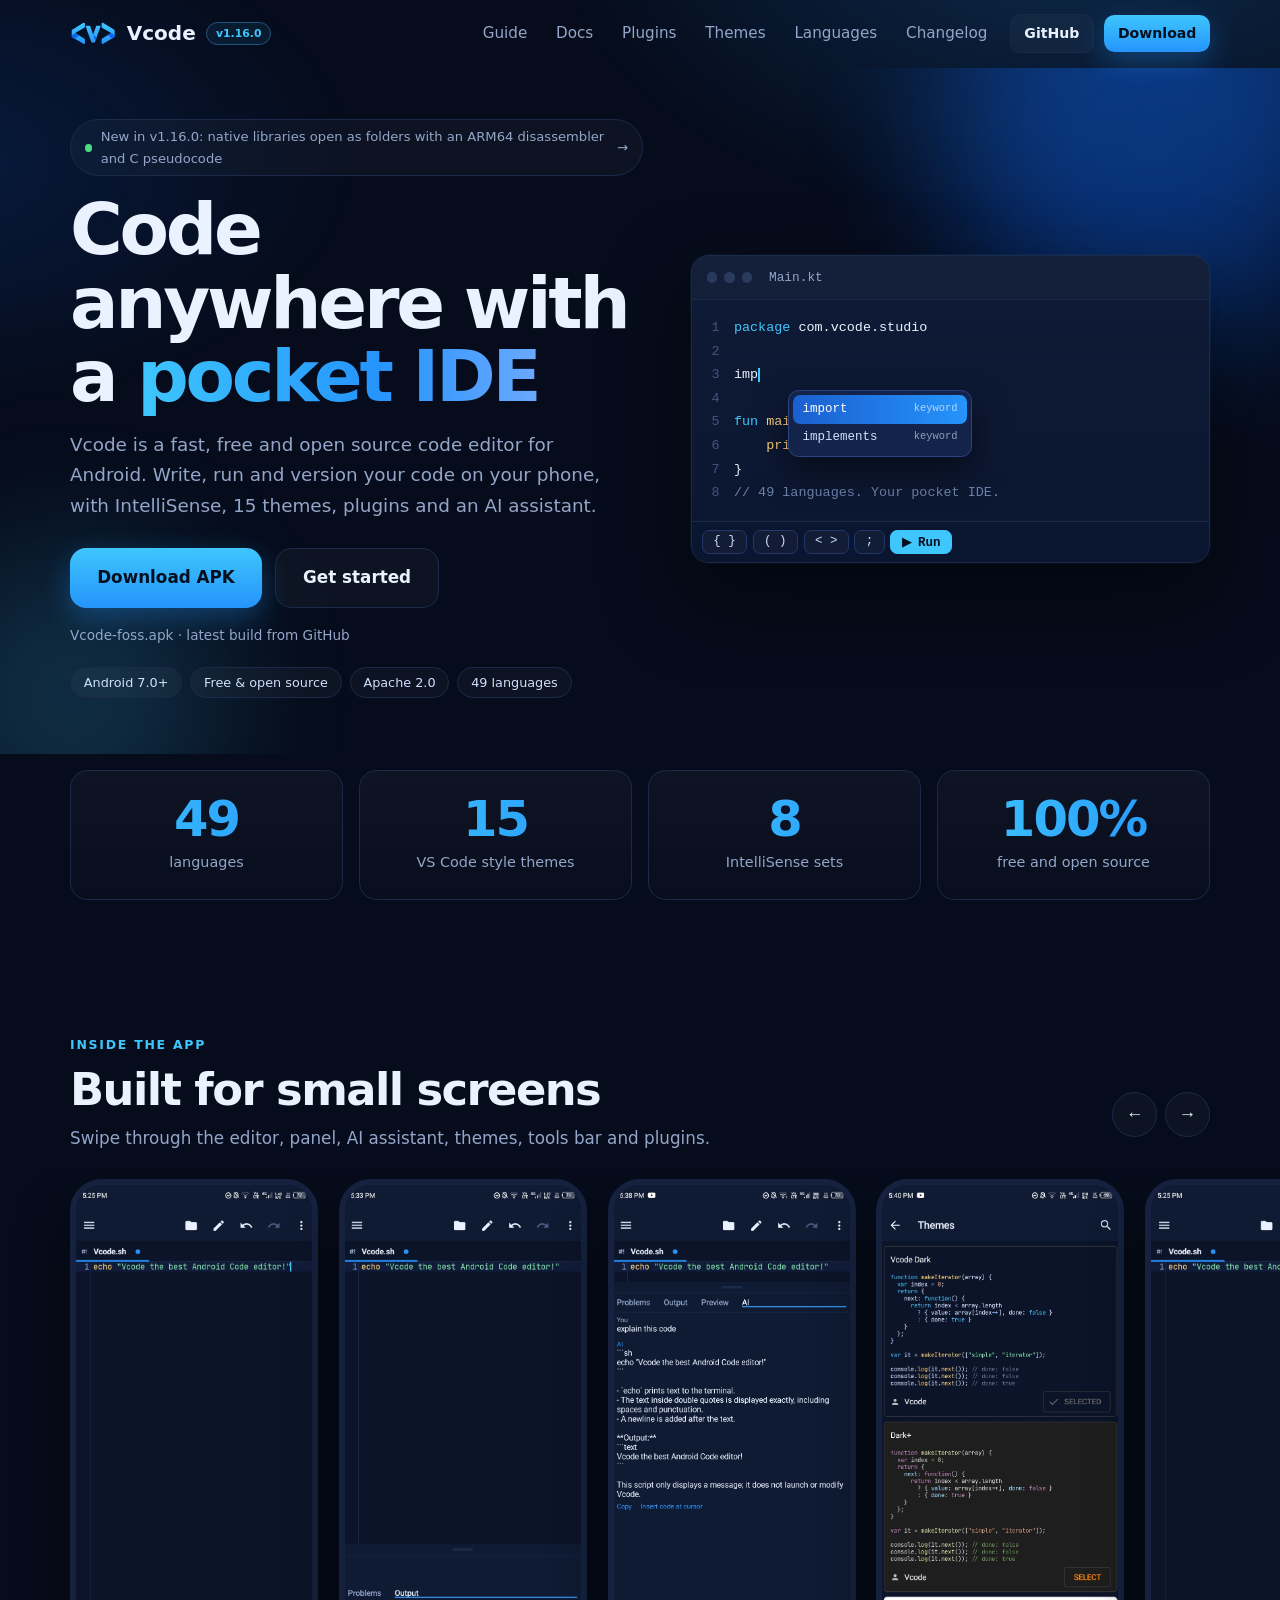
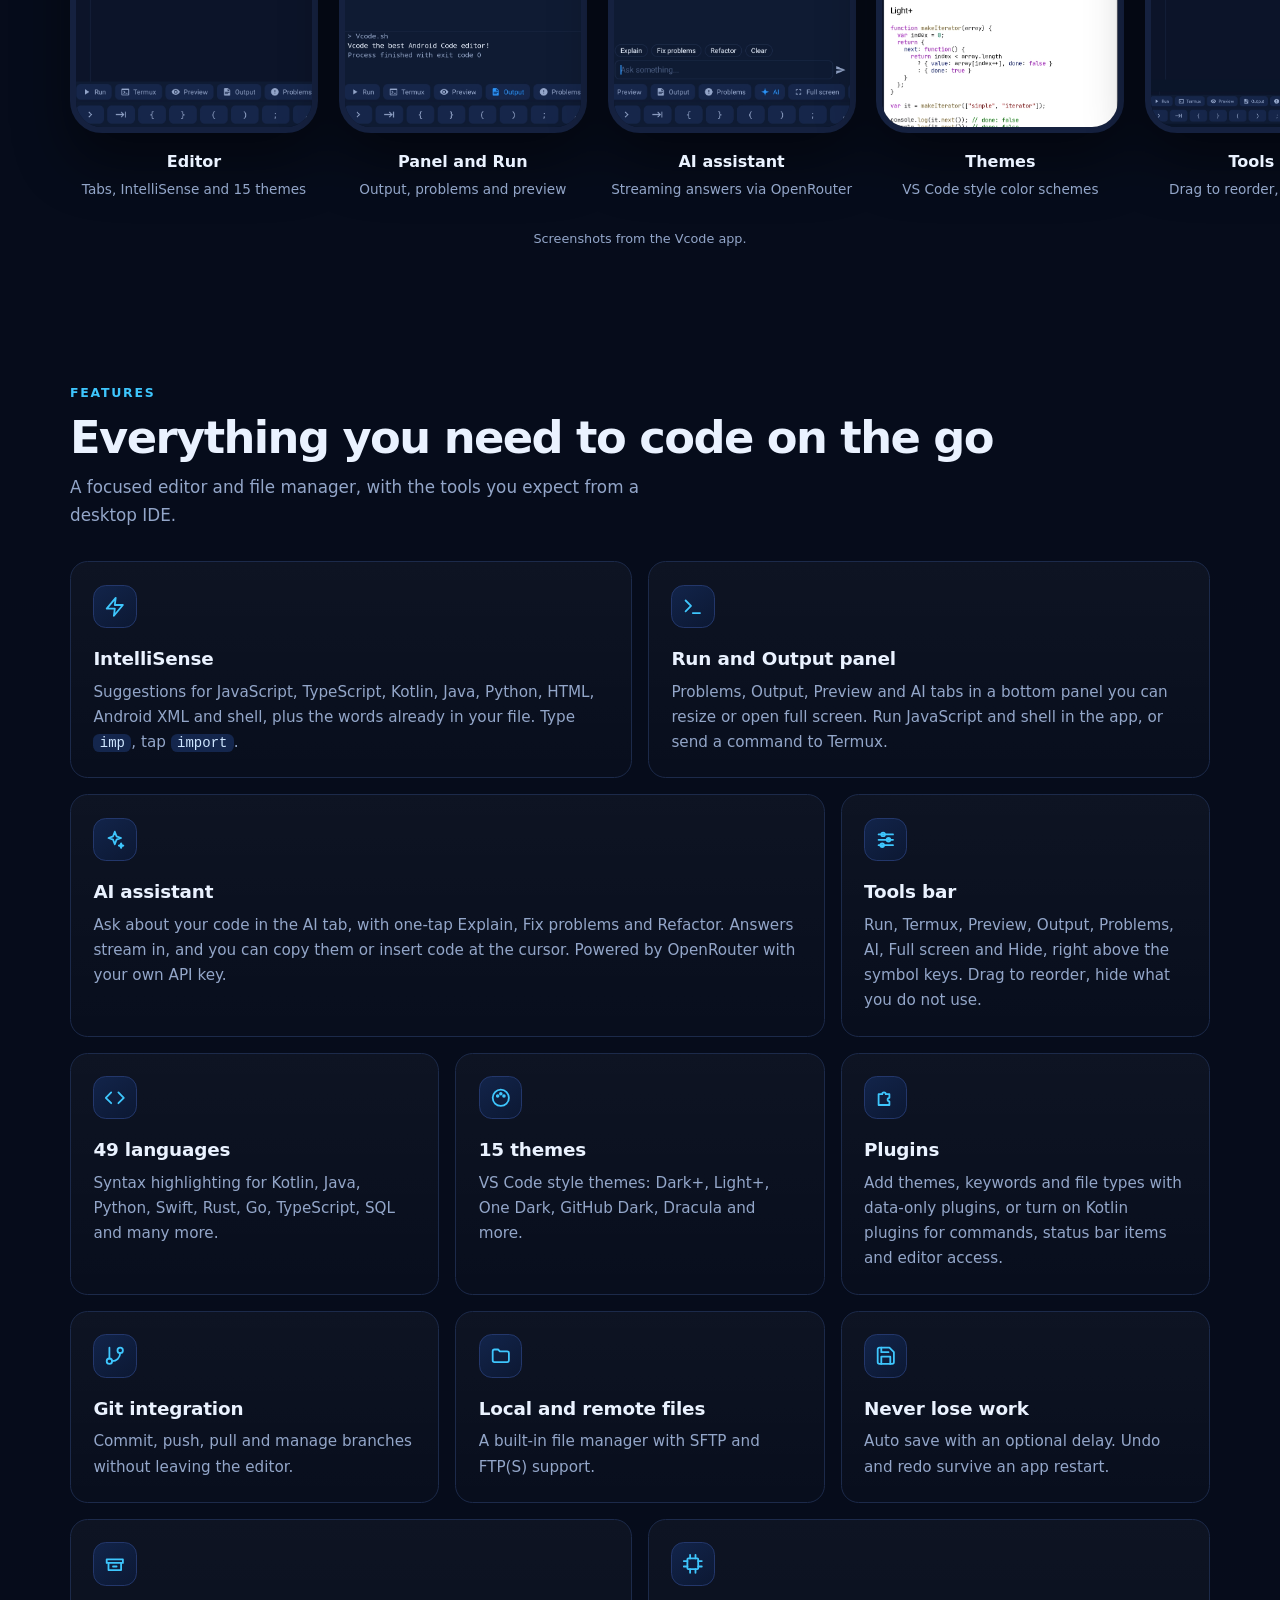
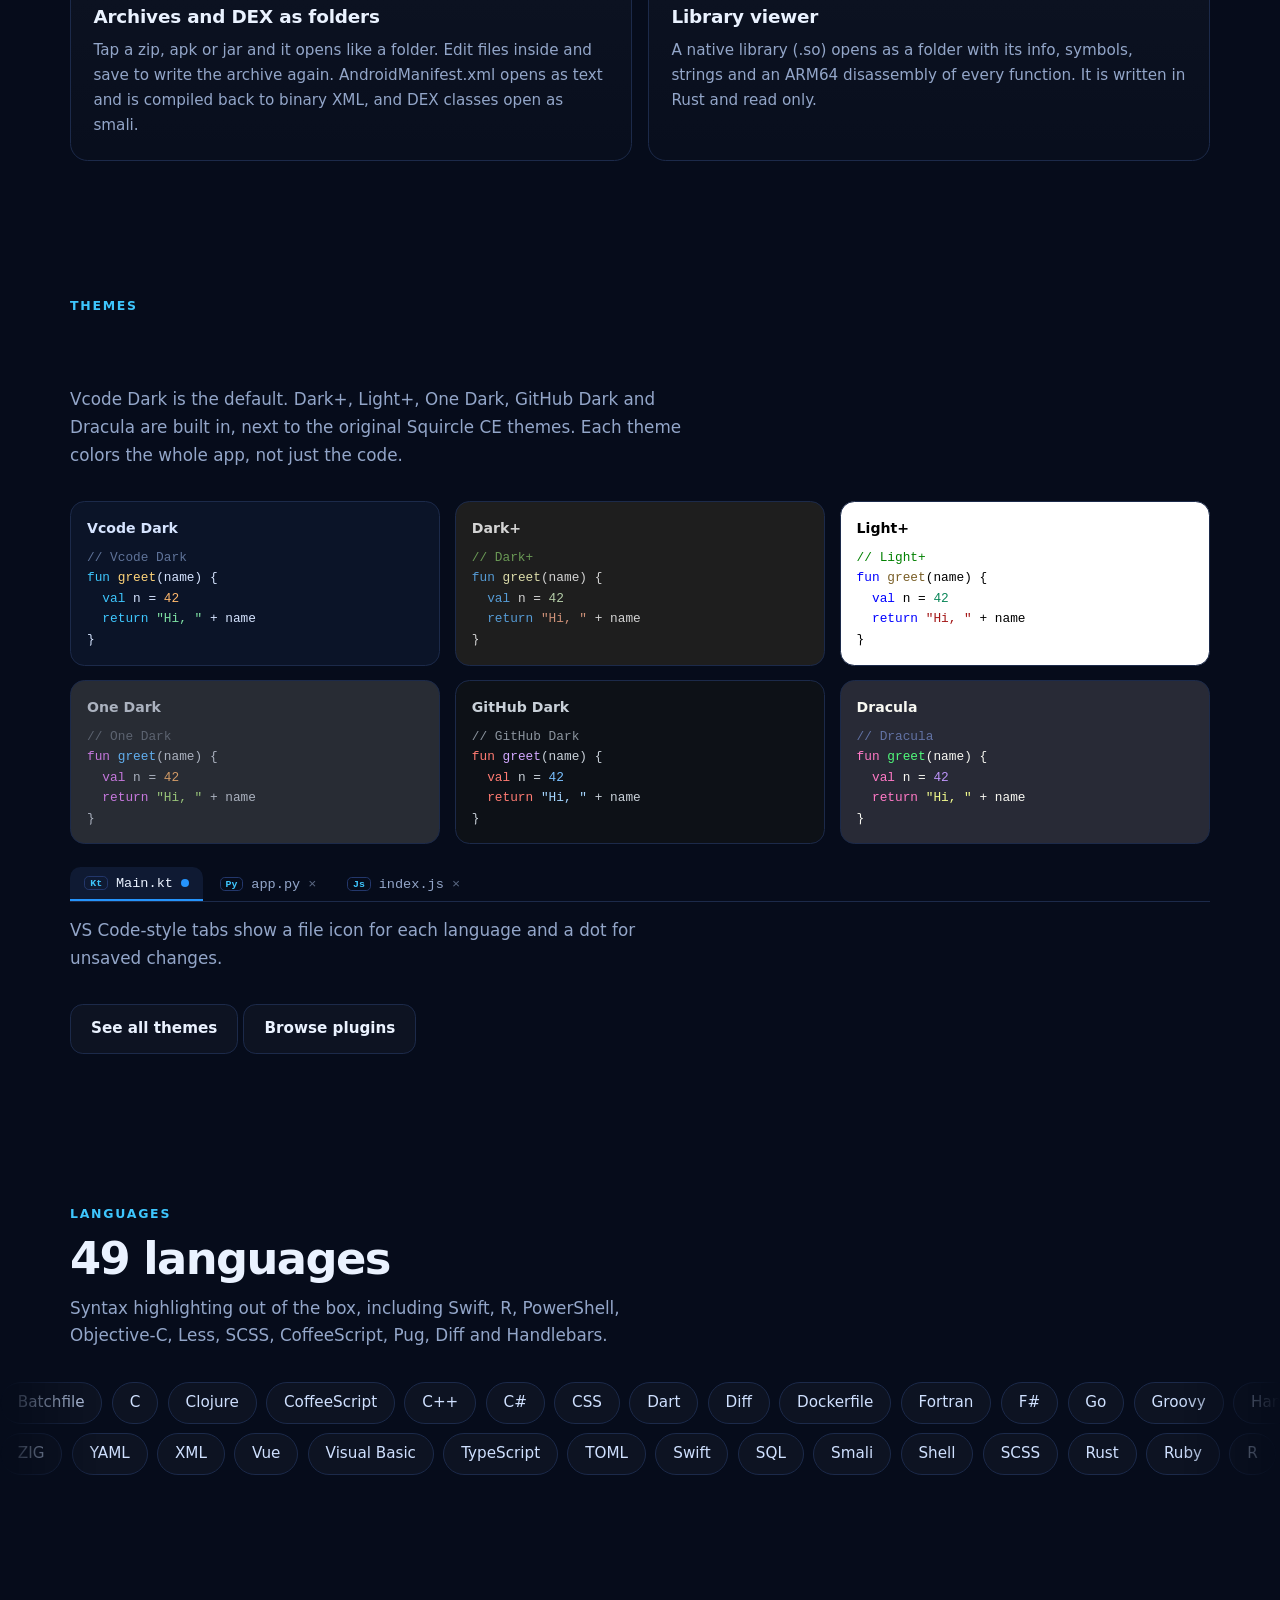
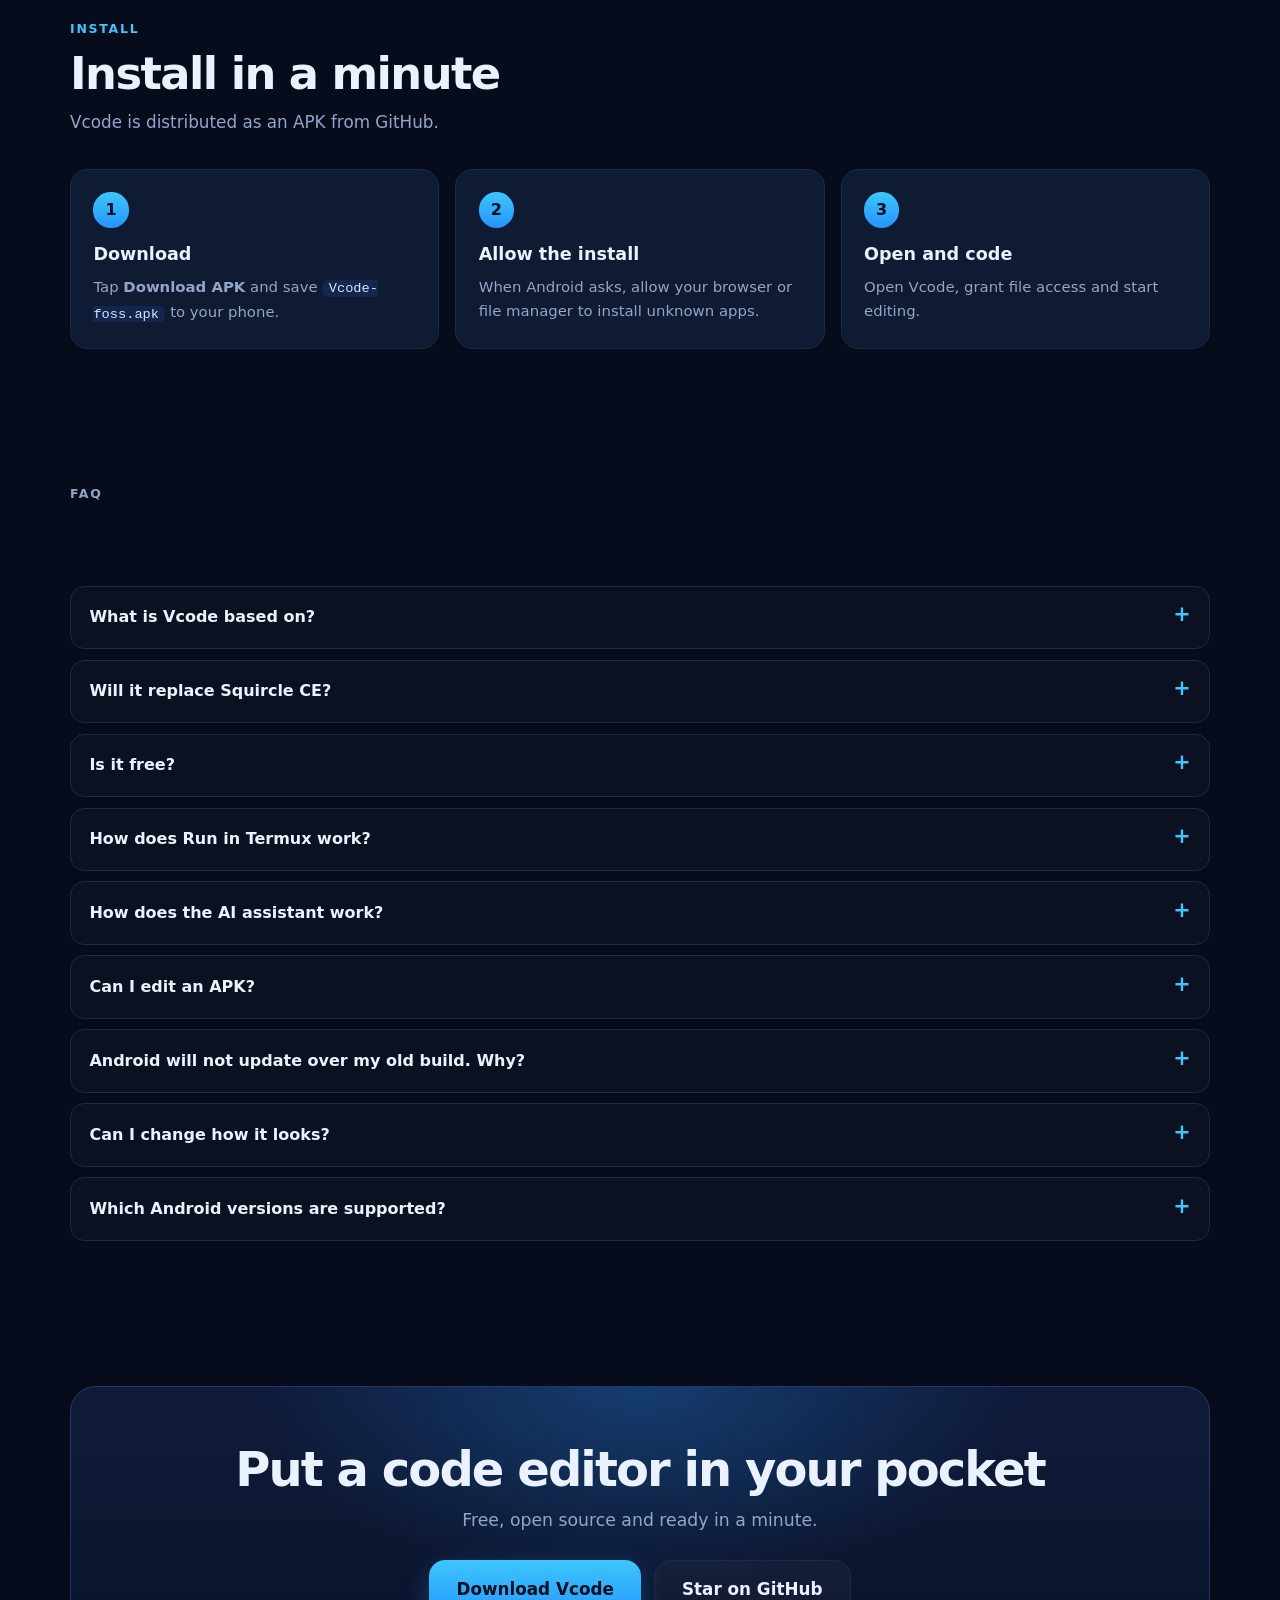
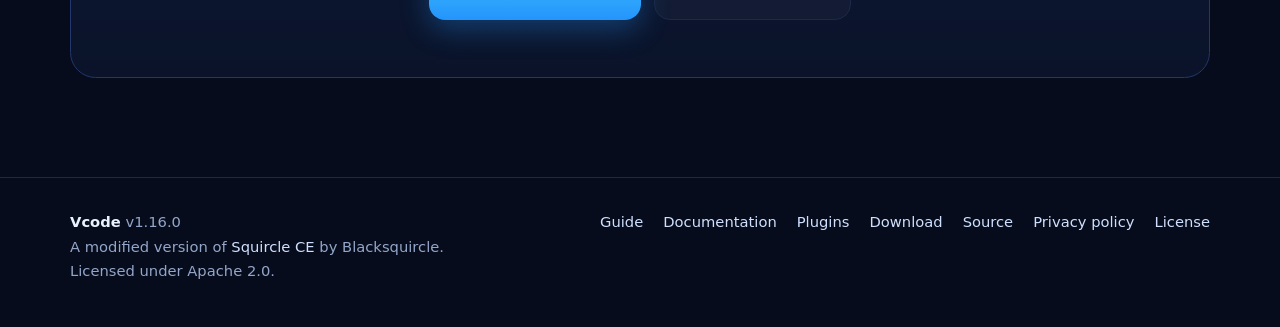
==== commit d2630b7a: "Version 1.16.0 (pseudocode)" ====
--- a/index.html
+++ b/index.html
@@ -16,7 +16,7 @@
 <meta property="og:description" content="Fast, free and open source code editor for Android. IntelliSense, Run panel, AI assistant, 49 languages, 15 themes and plugins.">
 <meta property="og:url" content="https://vcode-site.pages.dev/">
 <meta name="twitter:card" content="summary">
-<script type="application/ld+json">{"@context":"https://schema.org","@type":"SoftwareApplication","name":"Vcode","operatingSystem":"Android 7.0+","applicationCategory":"DeveloperApplication","softwareVersion":"1.14.0","license":"https://www.apache.org/licenses/LICENSE-2.0","url":"https://vcode-site.pages.dev/","offers":{"@type":"Offer","price":"0","priceCurrency":"USD"}}</script>
+<script type="application/ld+json">{"@context":"https://schema.org","@type":"SoftwareApplication","name":"Vcode","operatingSystem":"Android 7.0+","applicationCategory":"DeveloperApplication","softwareVersion":"1.16.0","license":"https://www.apache.org/licenses/LICENSE-2.0","url":"https://vcode-site.pages.dev/","offers":{"@type":"Offer","price":"0","priceCurrency":"USD"}}</script>
 </head>
 <body>
 <div id="site-header"></div>
@@ -24,7 +24,7 @@
 <section class="home-hero"><div class="orb o1"></div><div class="orb o2"></div>
 <div class="wrap hh">
  <div class="hh-copy">
-  <a class="pill rv" href="/changelog"><i class="live"></i>New in v1.14.0: native libraries open as folders with an ARM64 disassembler <span aria-hidden="true">&rarr;</span></a>
+  <a class="pill rv" href="/changelog"><i class="live"></i>New in v1.16.0: native libraries open as folders with an ARM64 disassembler and C pseudocode <span aria-hidden="true">&rarr;</span></a>
   <h1 class="rv" style="--d:.05s">Code anywhere with a <span class="grad">pocket IDE</span></h1>
   <p class="lead rv" style="--d:.1s">Vcode is a fast, free and open source code editor for Android. Write, run and version your code on your phone, with IntelliSense, 15 themes, plugins and an AI assistant.</p>
   <div class="cta rv" style="--d:.15s"><a id="download" class="btn primary lg" href="https://github.com/Christianzz4603/Vcode/releases/latest/download/Vcode-foss.apk">Download APK</a><a class="btn lg" href="/guide">Get started</a></div>
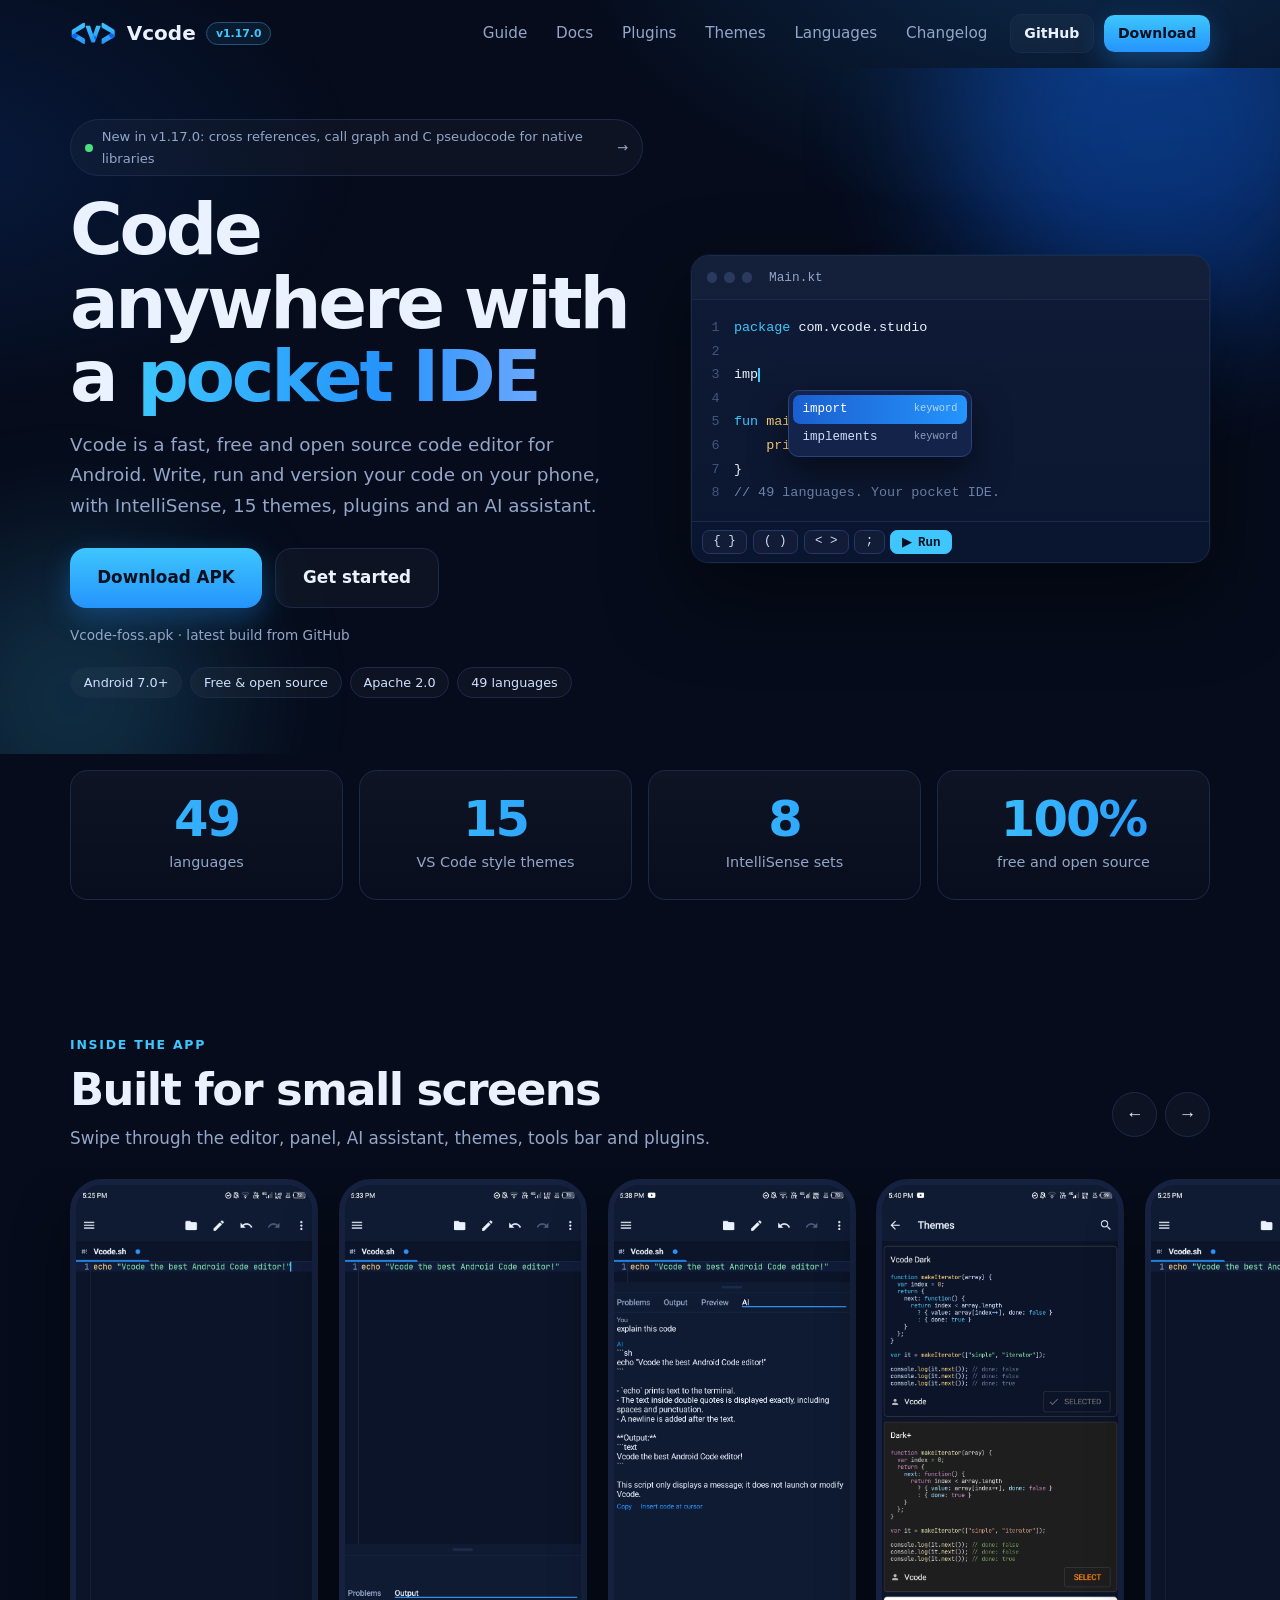
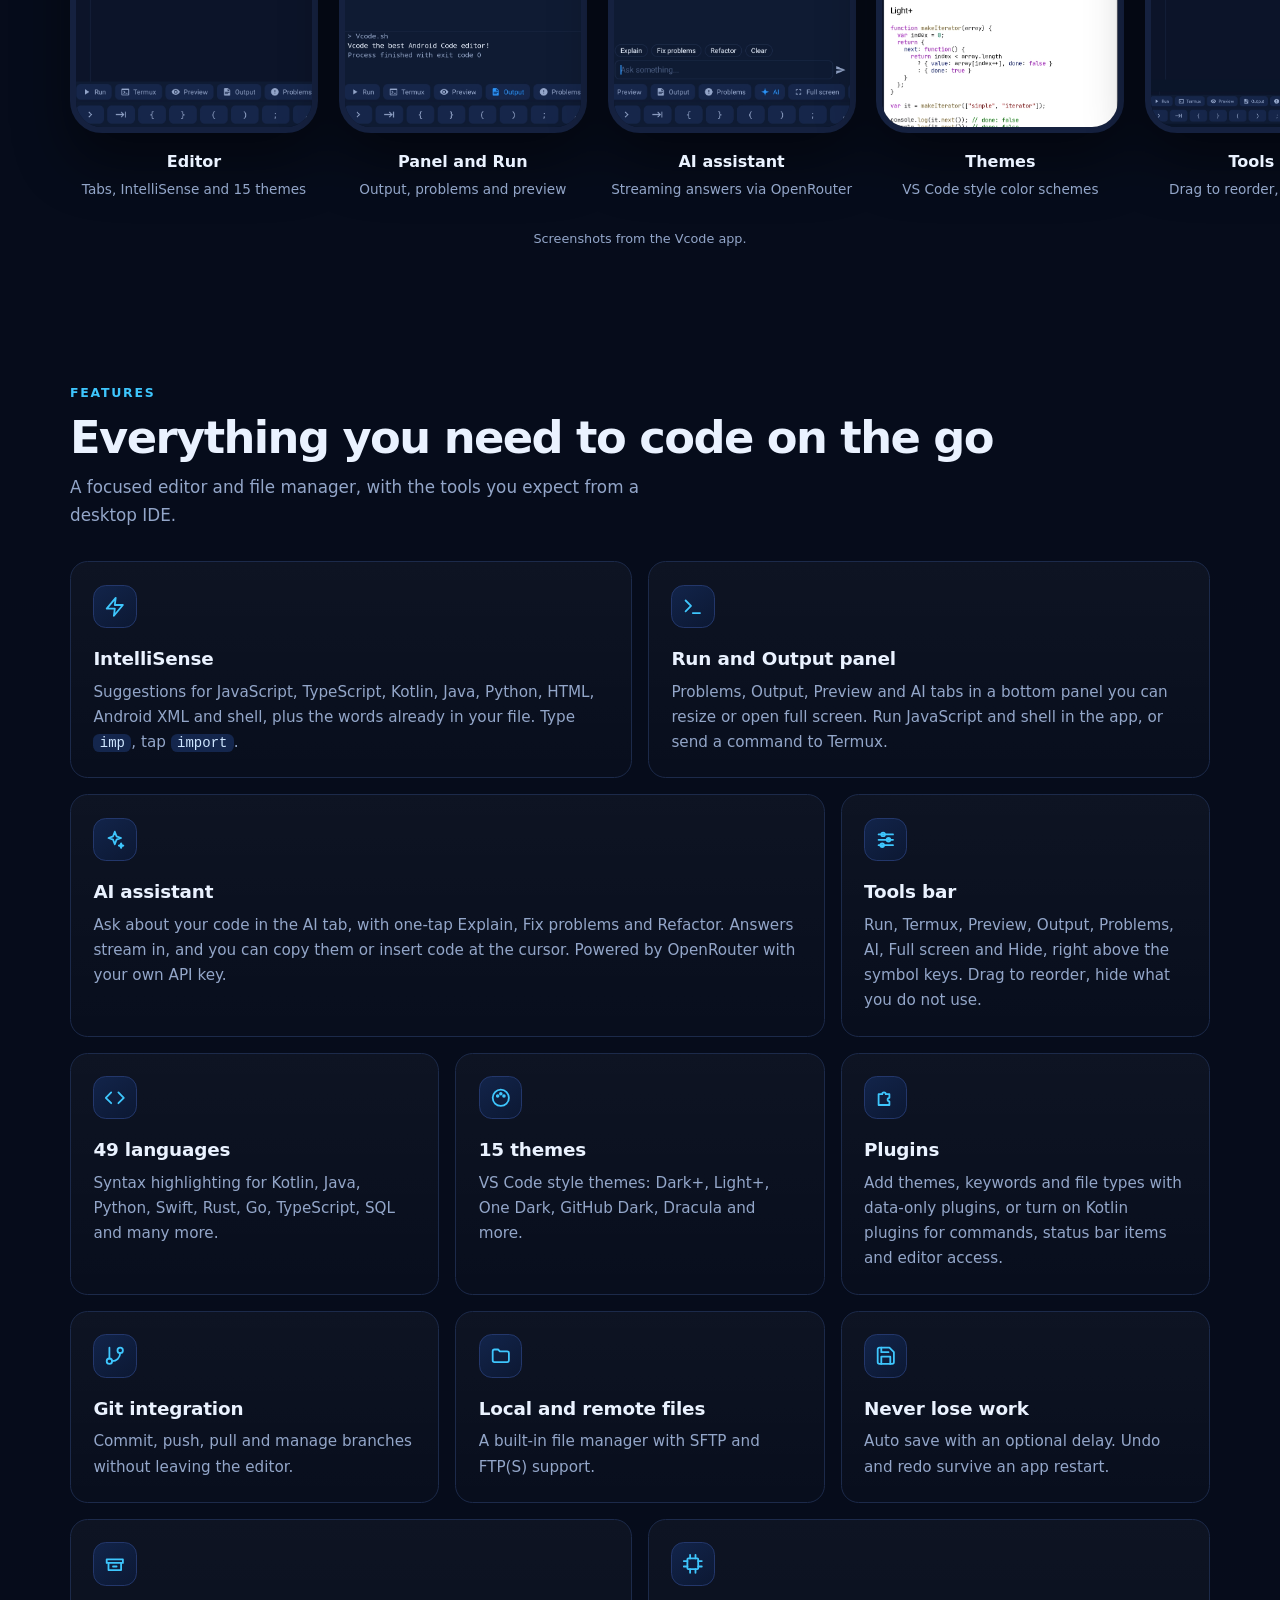
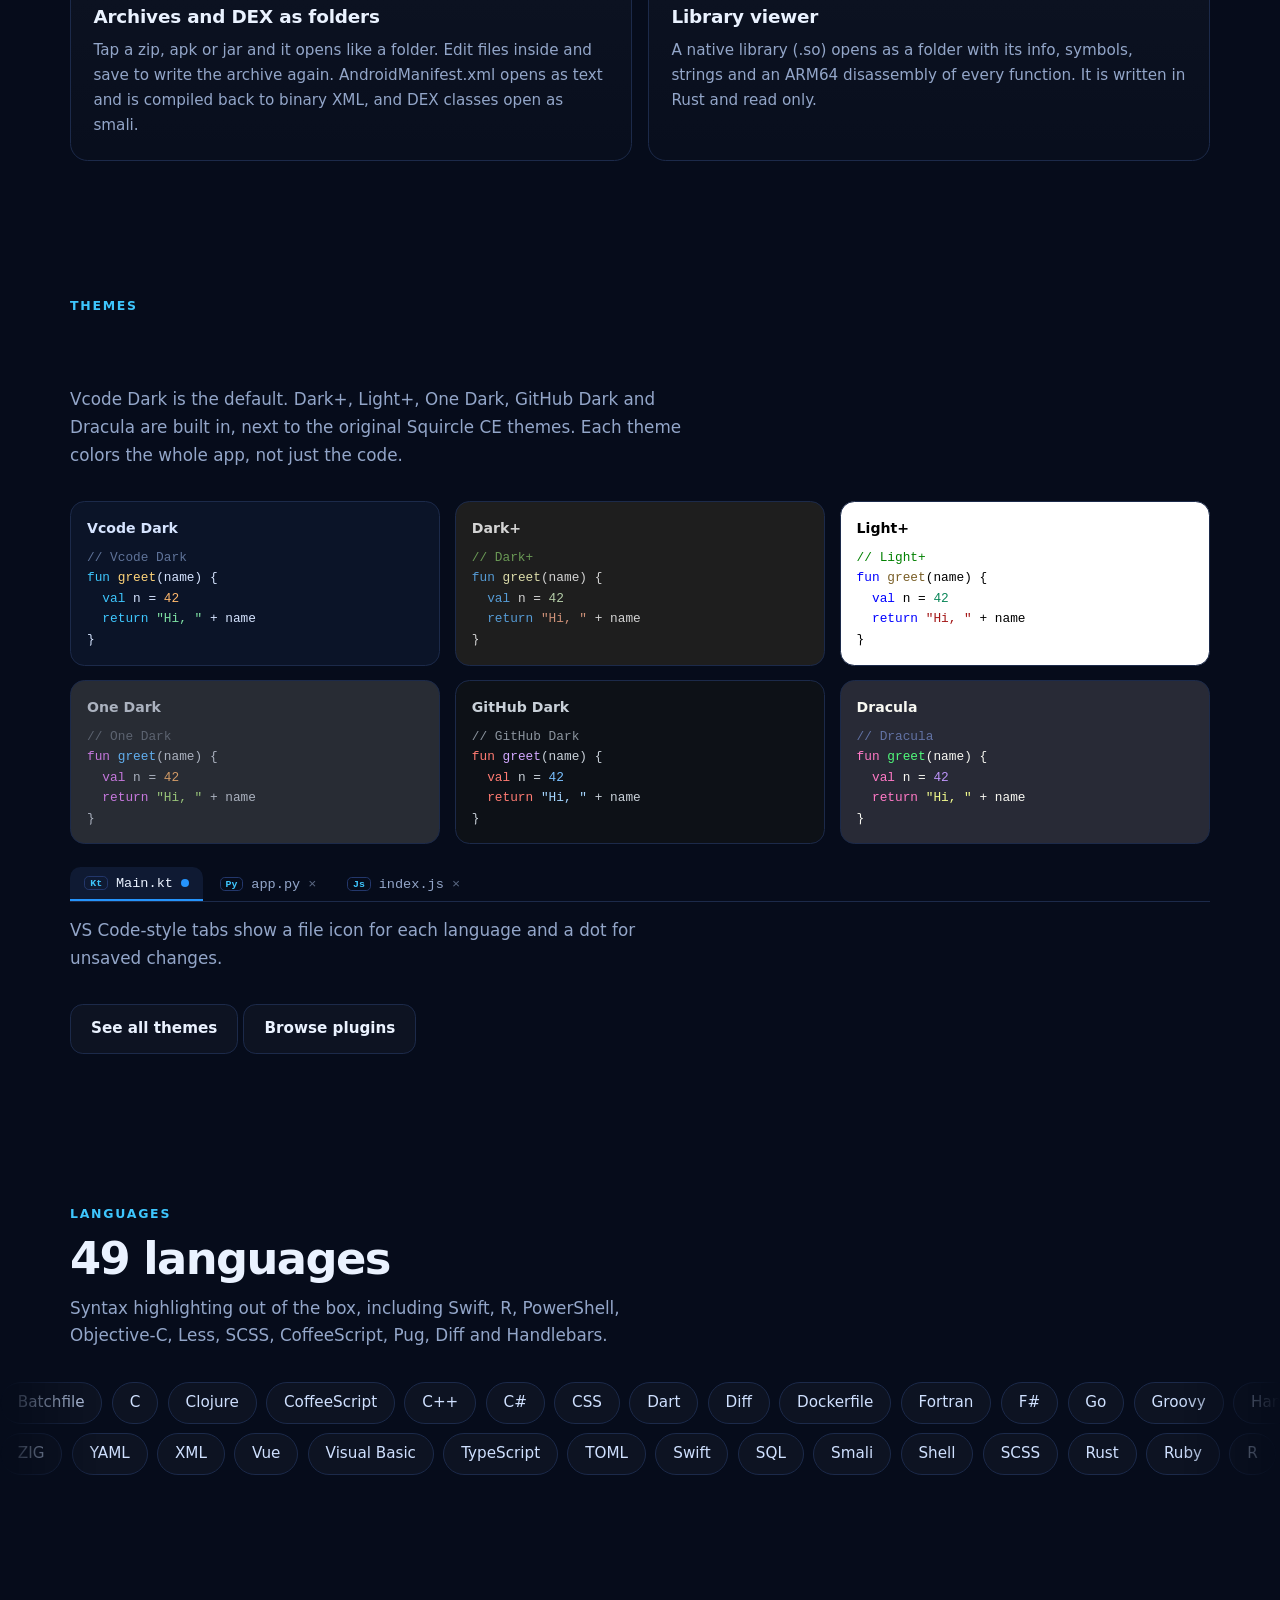
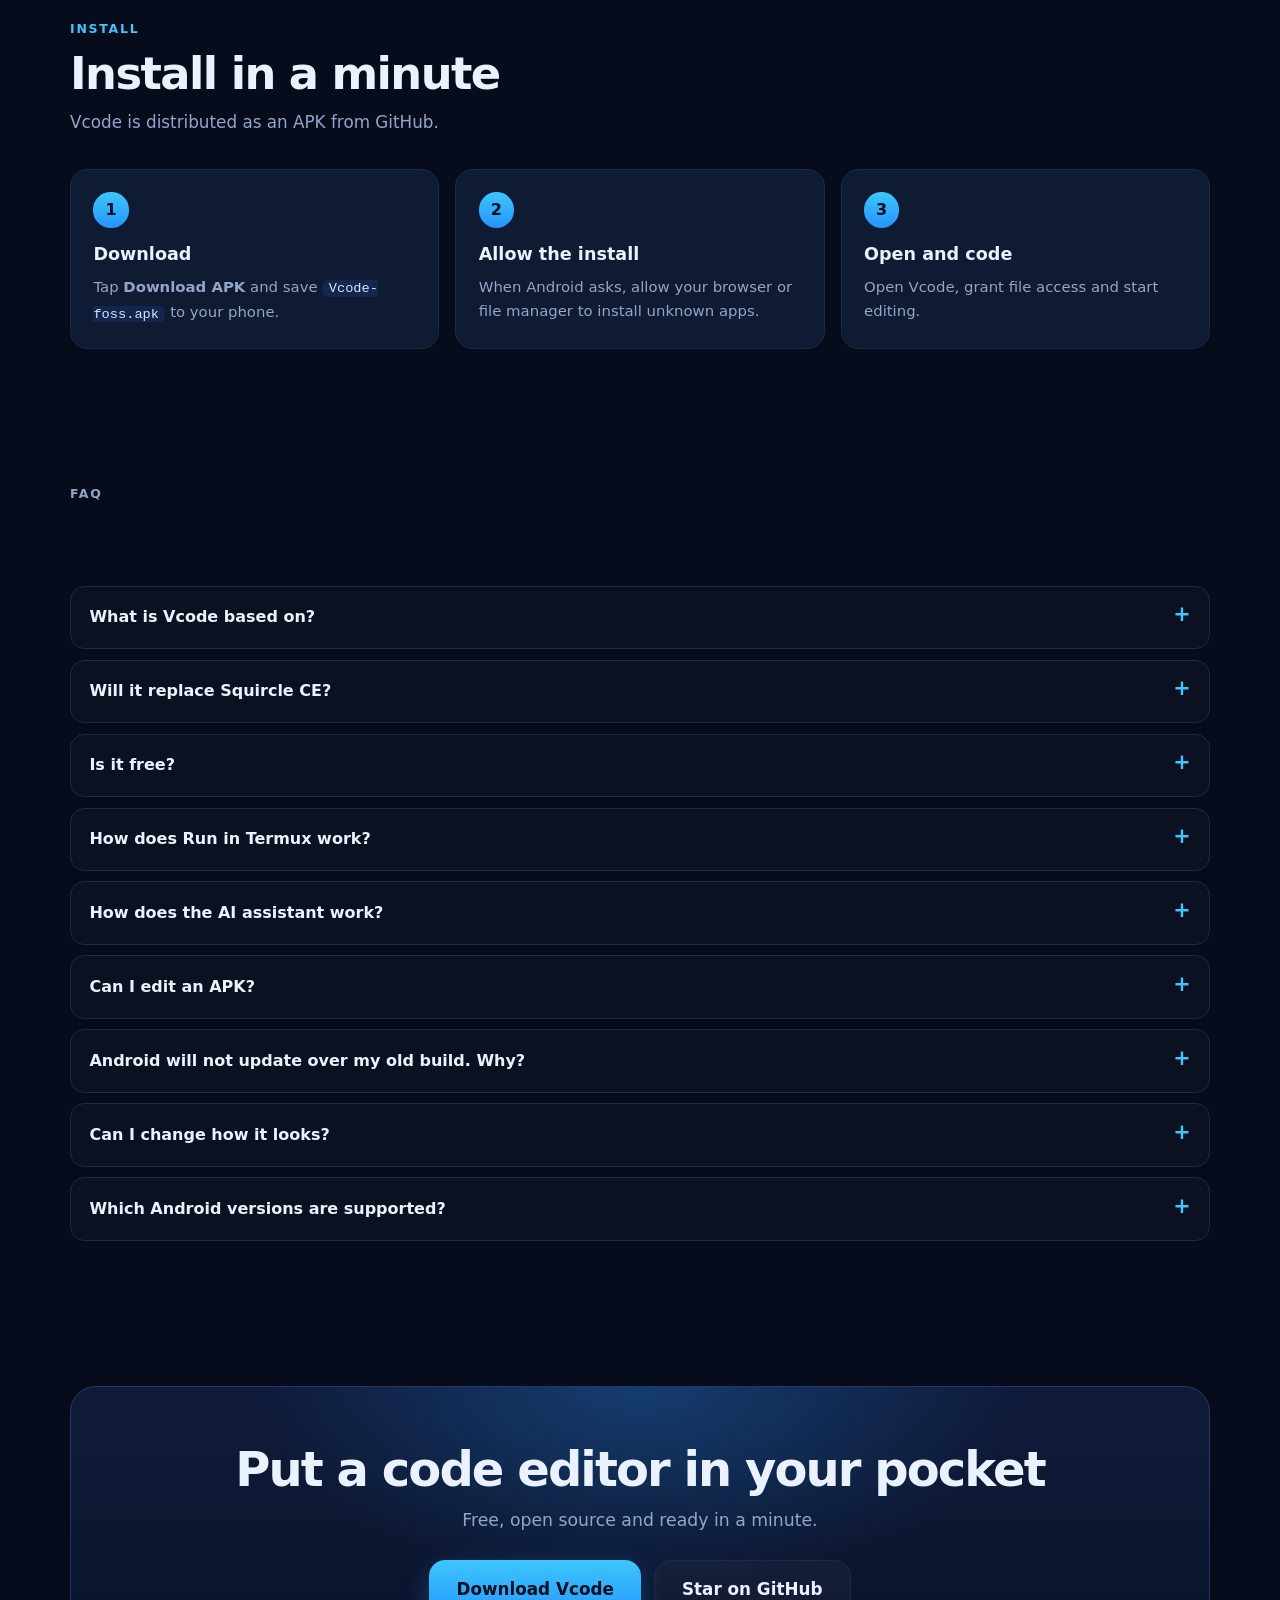
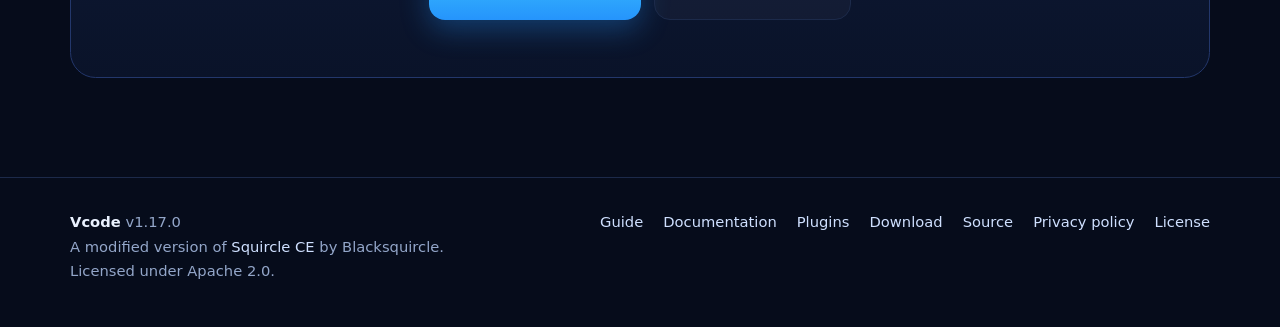
==== commit 46fce966: "Version 1.17.0 (cross references)" ====
--- a/index.html
+++ b/index.html
@@ -16,7 +16,7 @@
 <meta property="og:description" content="Fast, free and open source code editor for Android. IntelliSense, Run panel, AI assistant, 49 languages, 15 themes and plugins.">
 <meta property="og:url" content="https://vcode-site.pages.dev/">
 <meta name="twitter:card" content="summary">
-<script type="application/ld+json">{"@context":"https://schema.org","@type":"SoftwareApplication","name":"Vcode","operatingSystem":"Android 7.0+","applicationCategory":"DeveloperApplication","softwareVersion":"1.16.0","license":"https://www.apache.org/licenses/LICENSE-2.0","url":"https://vcode-site.pages.dev/","offers":{"@type":"Offer","price":"0","priceCurrency":"USD"}}</script>
+<script type="application/ld+json">{"@context":"https://schema.org","@type":"SoftwareApplication","name":"Vcode","operatingSystem":"Android 7.0+","applicationCategory":"DeveloperApplication","softwareVersion":"1.17.0","license":"https://www.apache.org/licenses/LICENSE-2.0","url":"https://vcode-site.pages.dev/","offers":{"@type":"Offer","price":"0","priceCurrency":"USD"}}</script>
 </head>
 <body>
 <div id="site-header"></div>
@@ -24,7 +24,7 @@
 <section class="home-hero"><div class="orb o1"></div><div class="orb o2"></div>
 <div class="wrap hh">
  <div class="hh-copy">
-  <a class="pill rv" href="/changelog"><i class="live"></i>New in v1.16.0: native libraries open as folders with an ARM64 disassembler and C pseudocode <span aria-hidden="true">&rarr;</span></a>
+  <a class="pill rv" href="/changelog"><i class="live"></i>New in v1.17.0: cross references, call graph and C pseudocode for native libraries <span aria-hidden="true">&rarr;</span></a>
   <h1 class="rv" style="--d:.05s">Code anywhere with a <span class="grad">pocket IDE</span></h1>
   <p class="lead rv" style="--d:.1s">Vcode is a fast, free and open source code editor for Android. Write, run and version your code on your phone, with IntelliSense, 15 themes, plugins and an AI assistant.</p>
   <div class="cta rv" style="--d:.15s"><a id="download" class="btn primary lg" href="https://github.com/Christianzz4603/Vcode/releases/latest/download/Vcode-foss.apk">Download APK</a><a class="btn lg" href="/guide">Get started</a></div>
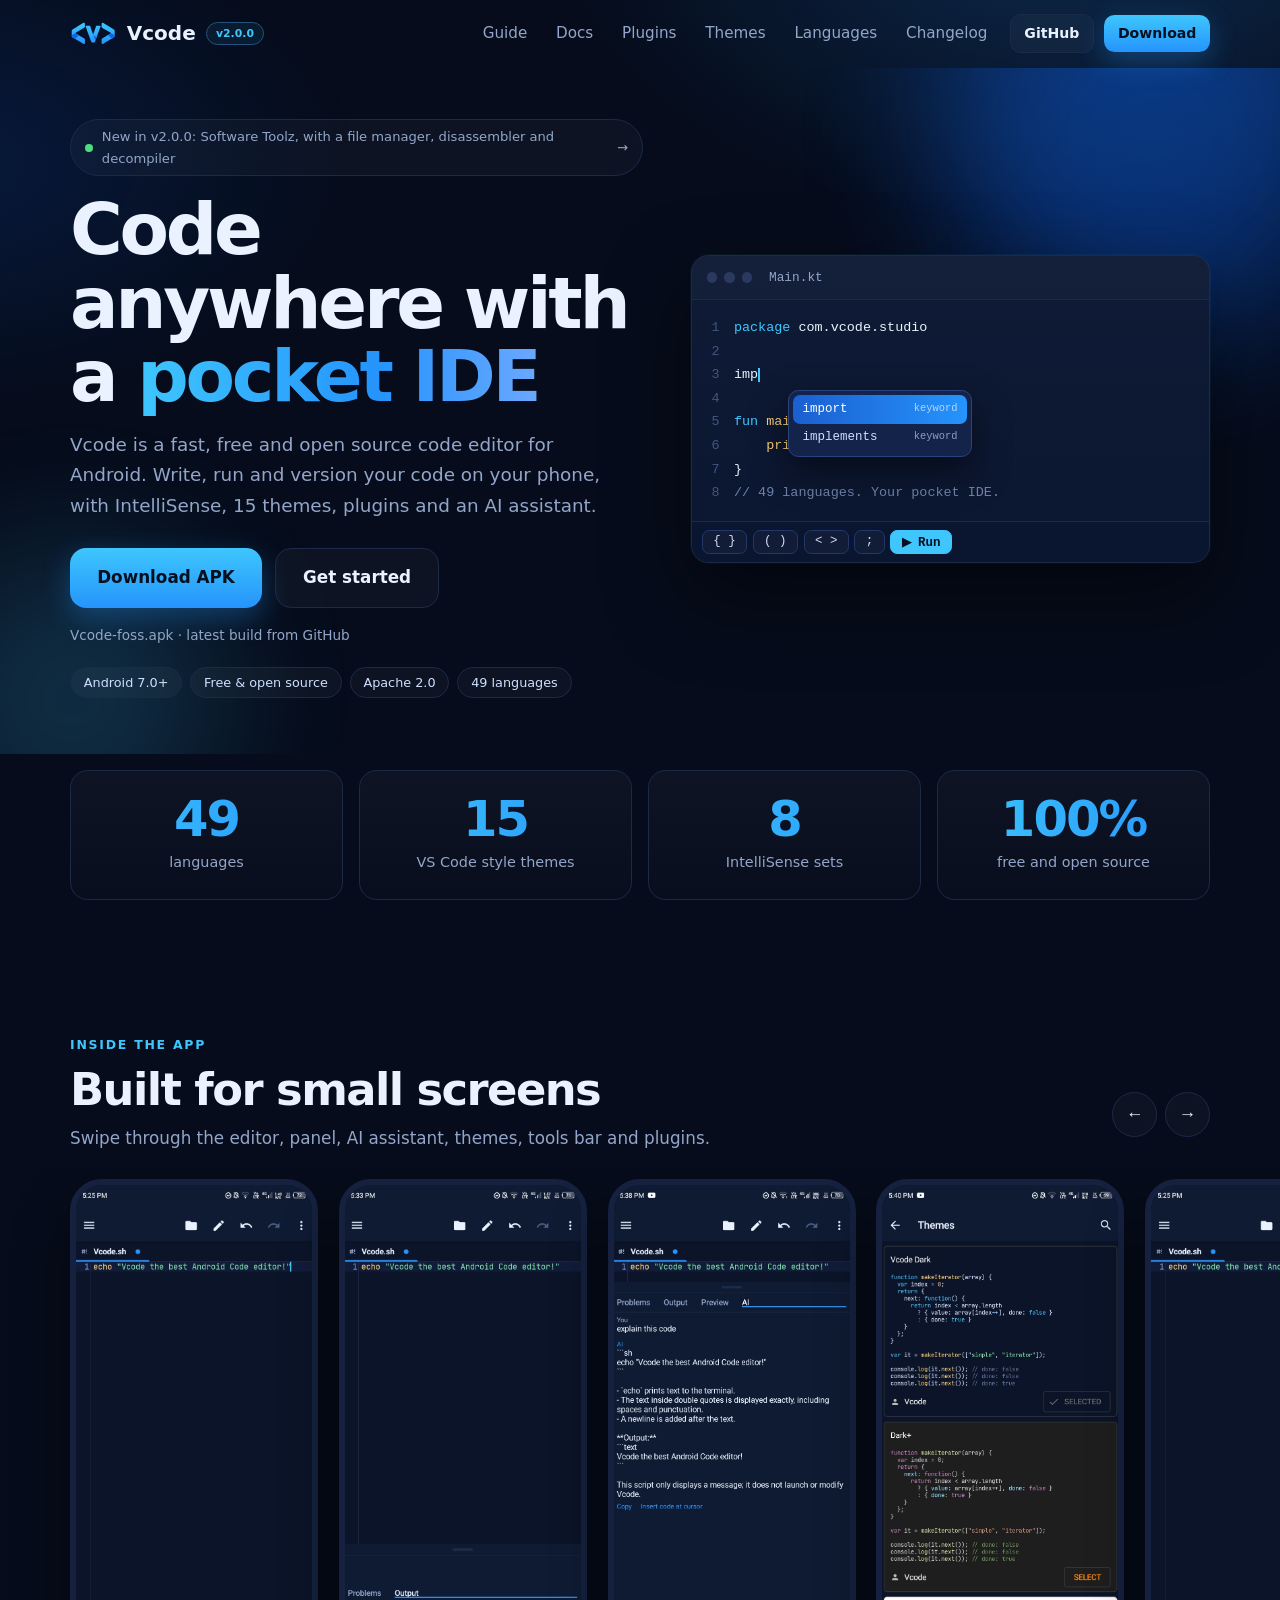
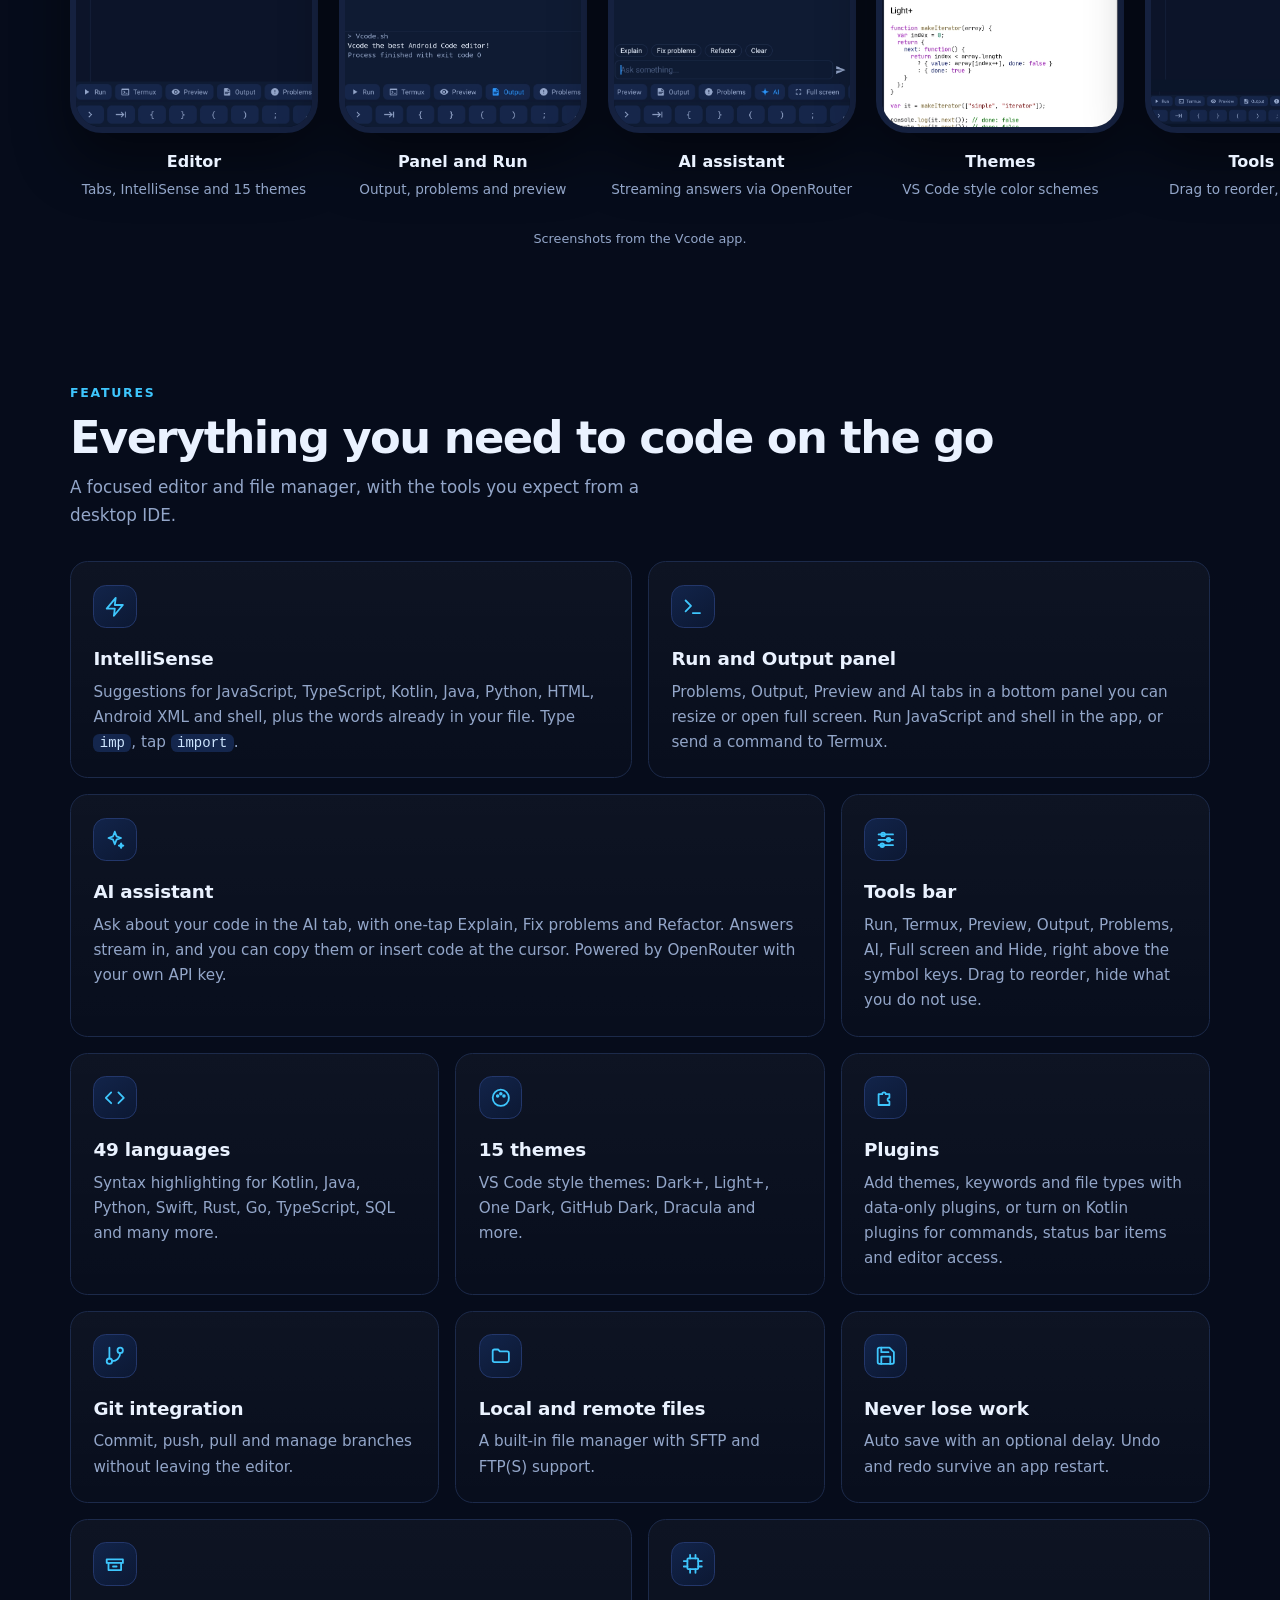
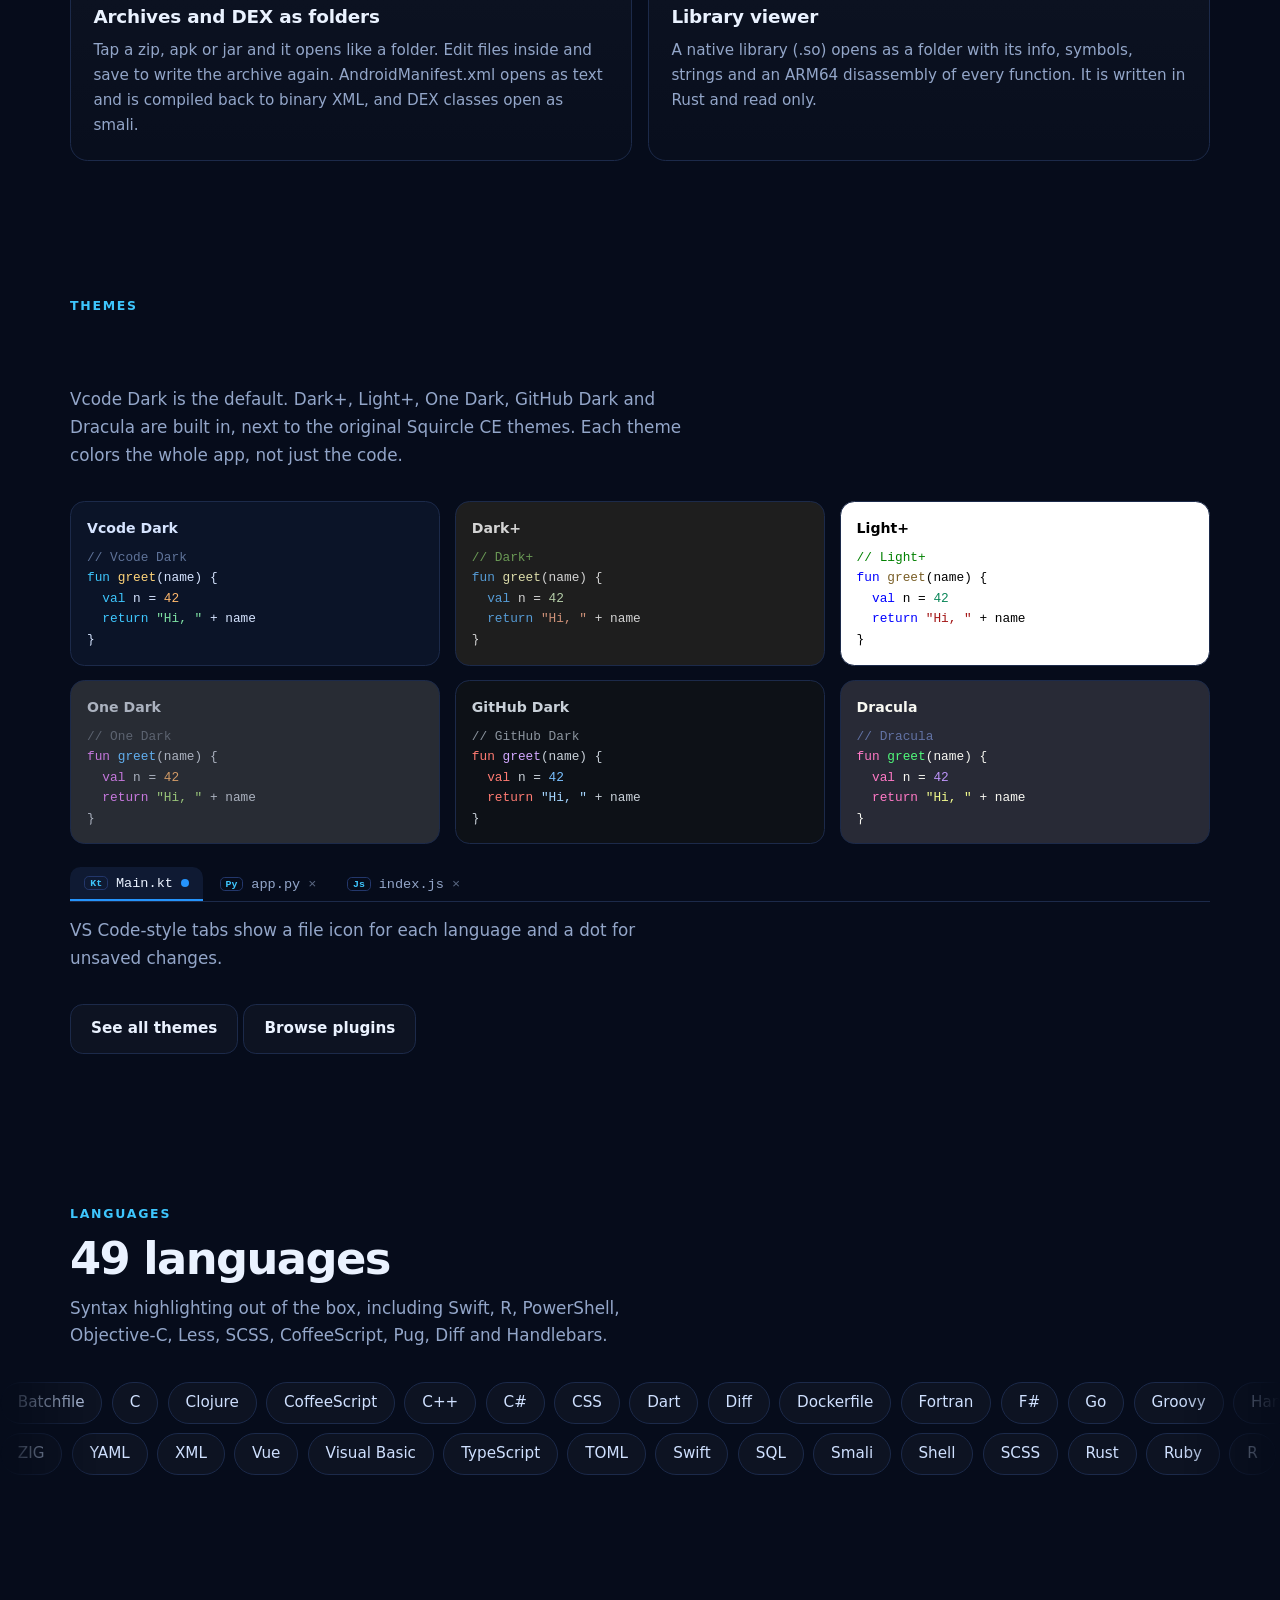
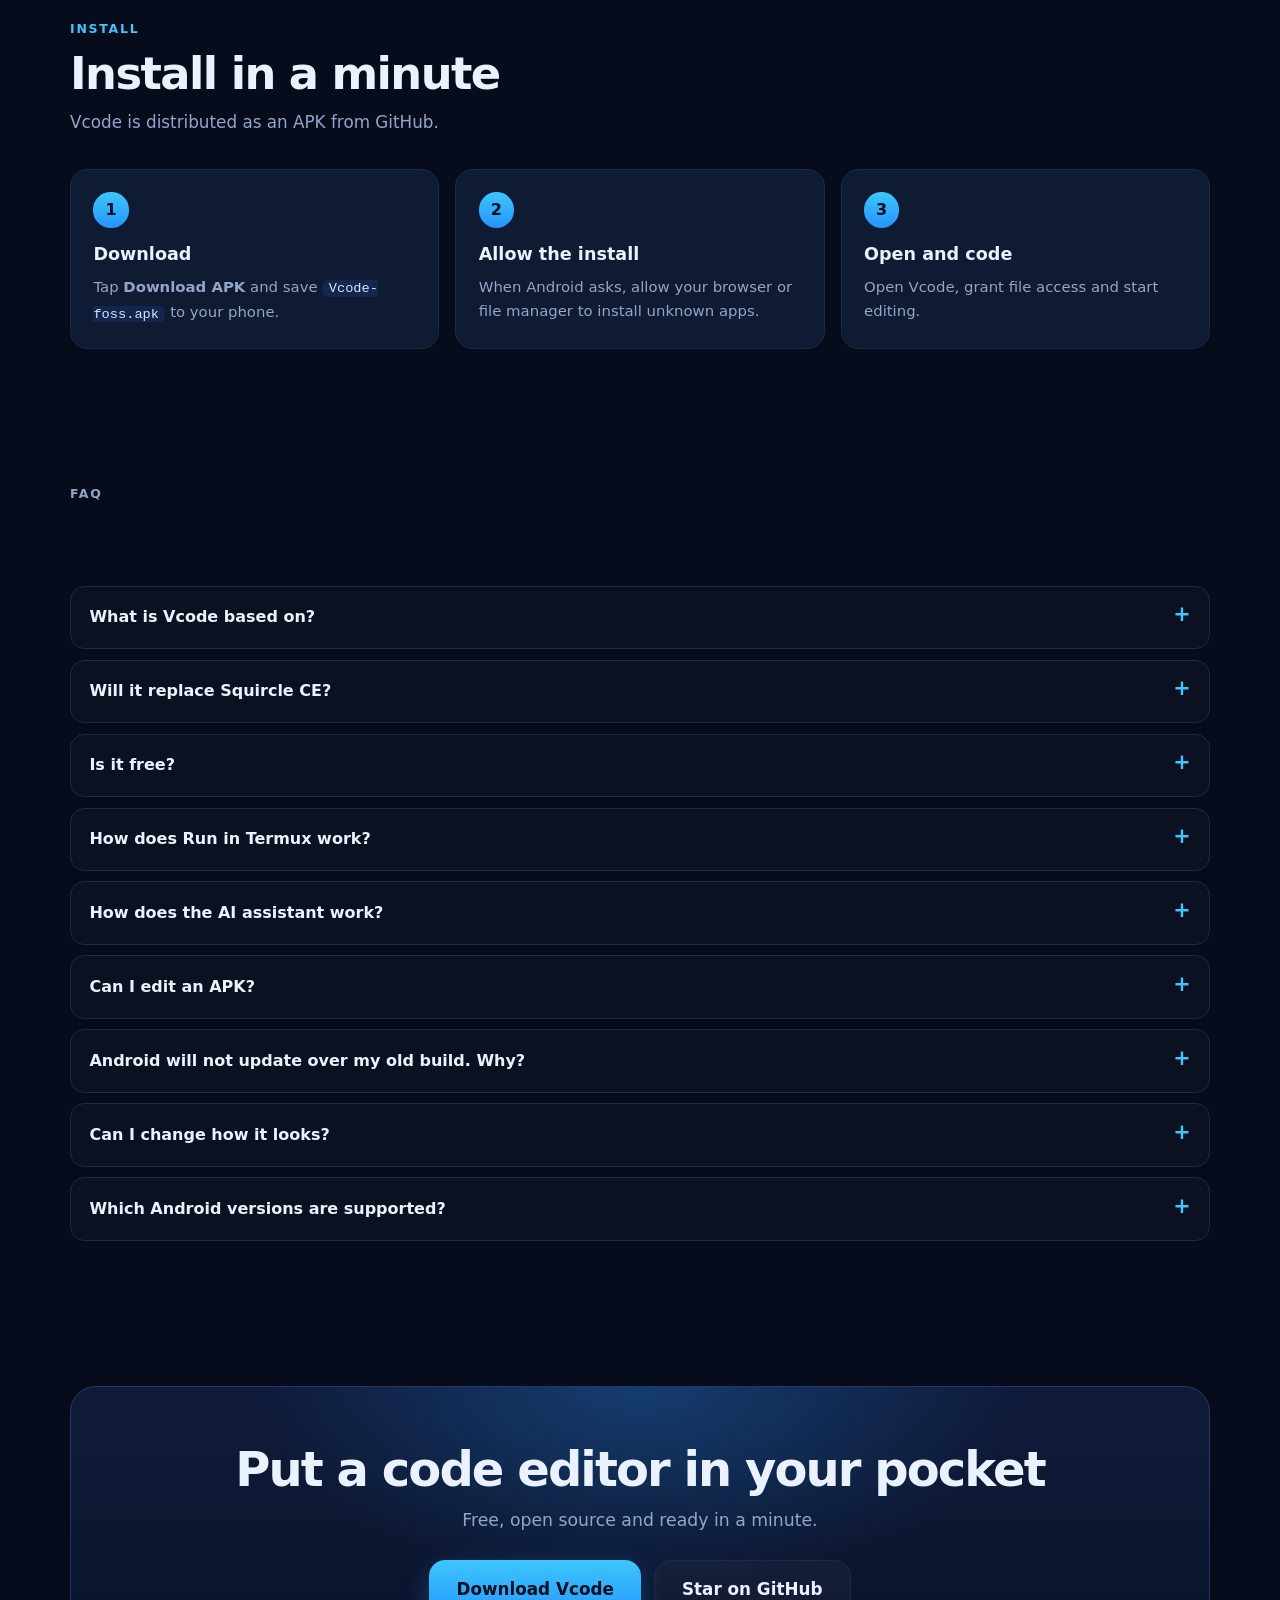
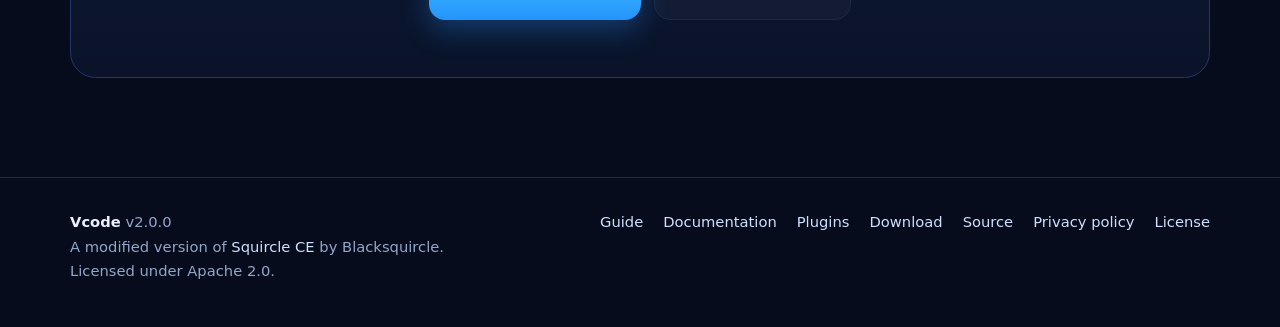
==== commit a61e72f7: "Version 2.0.0 (Software Toolz)" ====
--- a/index.html
+++ b/index.html
@@ -16,7 +16,7 @@
 <meta property="og:description" content="Fast, free and open source code editor for Android. IntelliSense, Run panel, AI assistant, 49 languages, 15 themes and plugins.">
 <meta property="og:url" content="https://vcode-site.pages.dev/">
 <meta name="twitter:card" content="summary">
-<script type="application/ld+json">{"@context":"https://schema.org","@type":"SoftwareApplication","name":"Vcode","operatingSystem":"Android 7.0+","applicationCategory":"DeveloperApplication","softwareVersion":"1.17.0","license":"https://www.apache.org/licenses/LICENSE-2.0","url":"https://vcode-site.pages.dev/","offers":{"@type":"Offer","price":"0","priceCurrency":"USD"}}</script>
+<script type="application/ld+json">{"@context":"https://schema.org","@type":"SoftwareApplication","name":"Vcode","operatingSystem":"Android 7.0+","applicationCategory":"DeveloperApplication","softwareVersion":"2.0.0","license":"https://www.apache.org/licenses/LICENSE-2.0","url":"https://vcode-site.pages.dev/","offers":{"@type":"Offer","price":"0","priceCurrency":"USD"}}</script>
 </head>
 <body>
 <div id="site-header"></div>
@@ -24,7 +24,7 @@
 <section class="home-hero"><div class="orb o1"></div><div class="orb o2"></div>
 <div class="wrap hh">
  <div class="hh-copy">
-  <a class="pill rv" href="/changelog"><i class="live"></i>New in v1.17.0: cross references, call graph and C pseudocode for native libraries <span aria-hidden="true">&rarr;</span></a>
+  <a class="pill rv" href="/changelog"><i class="live"></i>New in v2.0.0: Software Toolz, with a file manager, disassembler and decompiler <span aria-hidden="true">&rarr;</span></a>
   <h1 class="rv" style="--d:.05s">Code anywhere with a <span class="grad">pocket IDE</span></h1>
   <p class="lead rv" style="--d:.1s">Vcode is a fast, free and open source code editor for Android. Write, run and version your code on your phone, with IntelliSense, 15 themes, plugins and an AI assistant.</p>
   <div class="cta rv" style="--d:.15s"><a id="download" class="btn primary lg" href="https://github.com/Christianzz4603/Vcode/releases/latest/download/Vcode-foss.apk">Download APK</a><a class="btn lg" href="/guide">Get started</a></div>
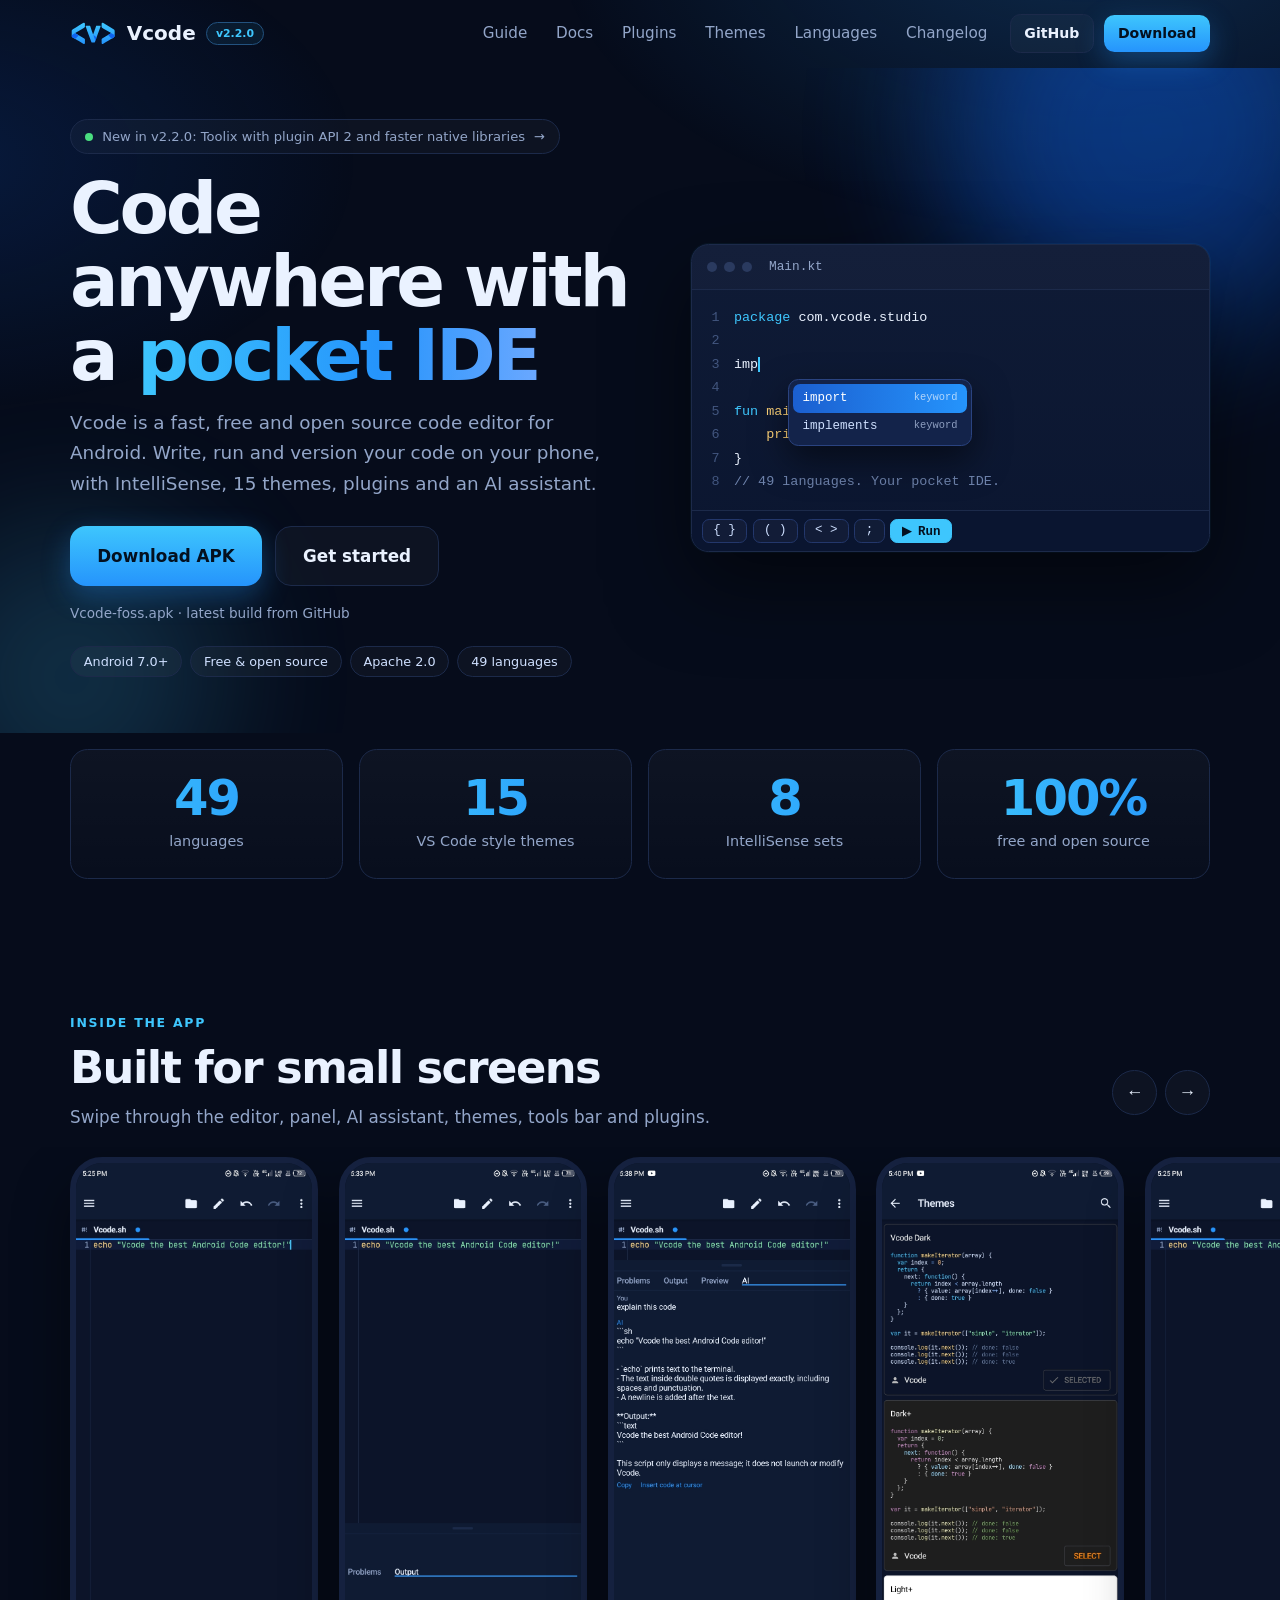
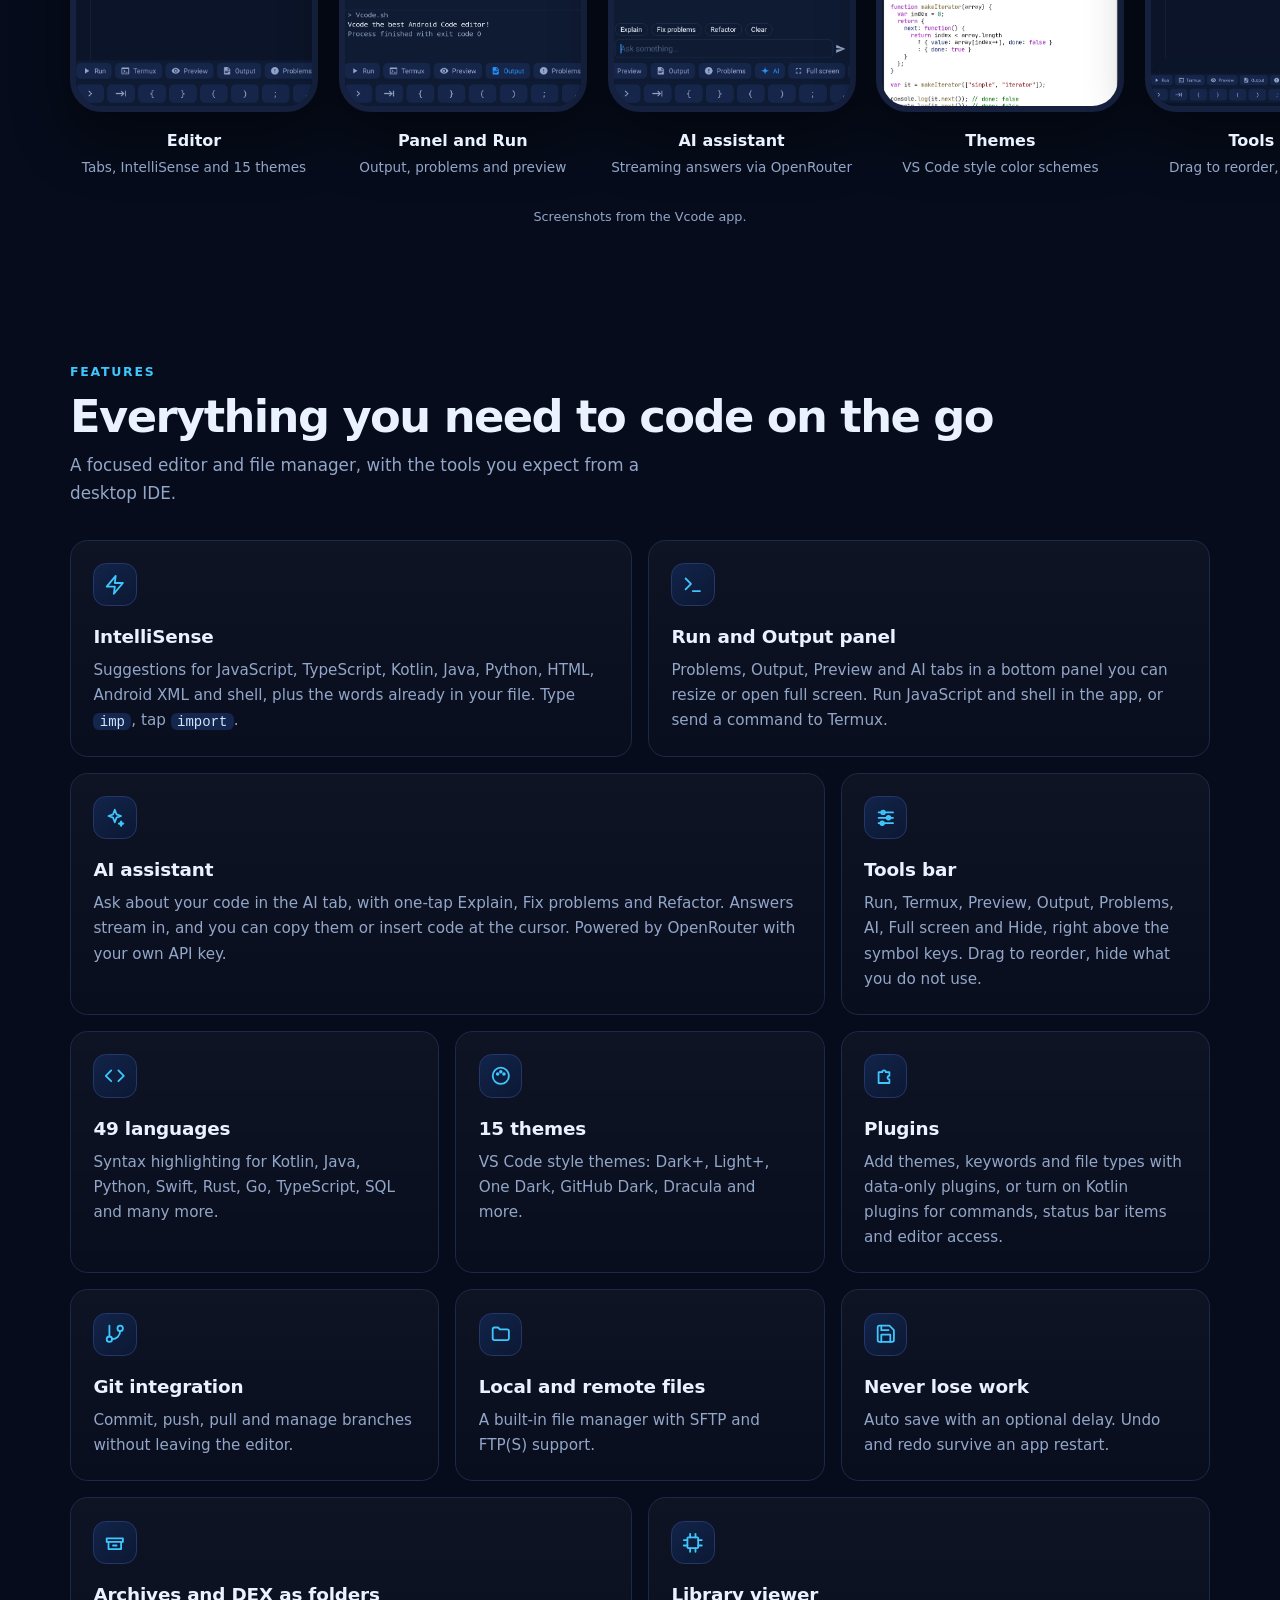
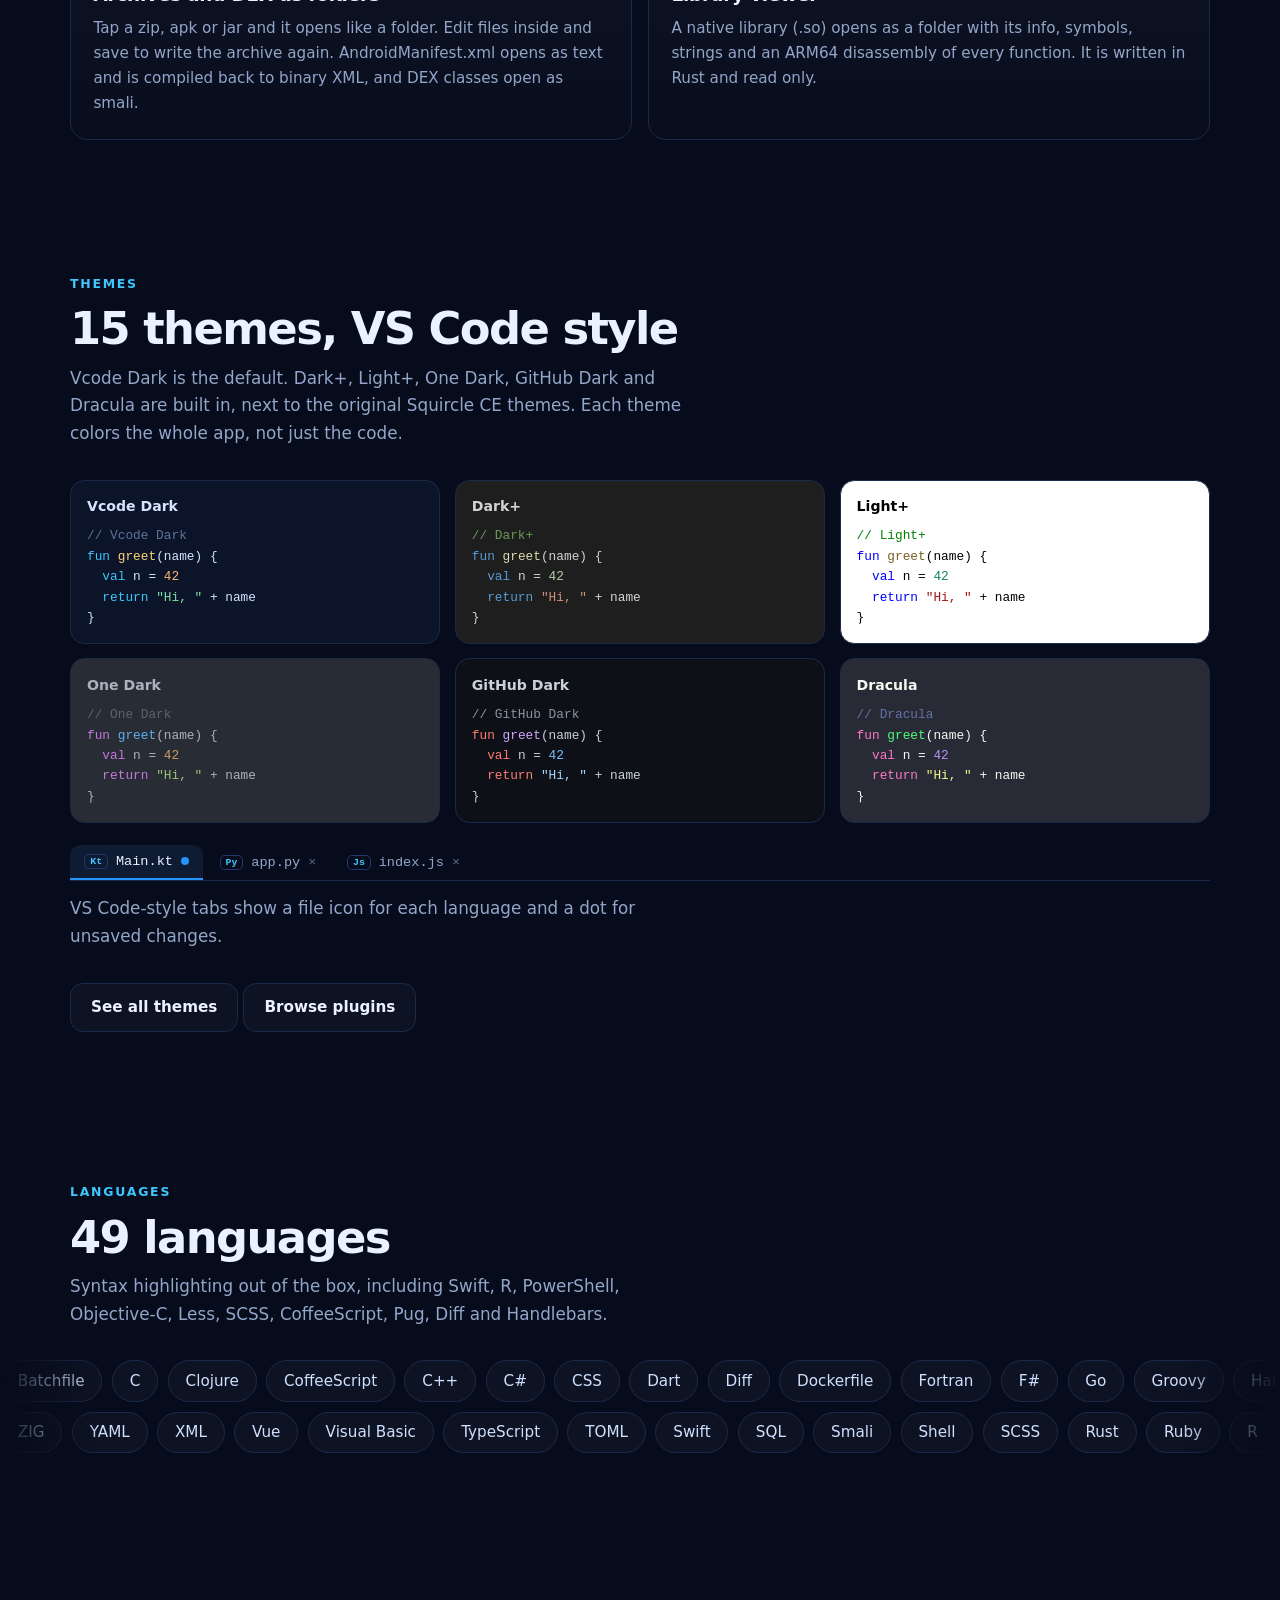
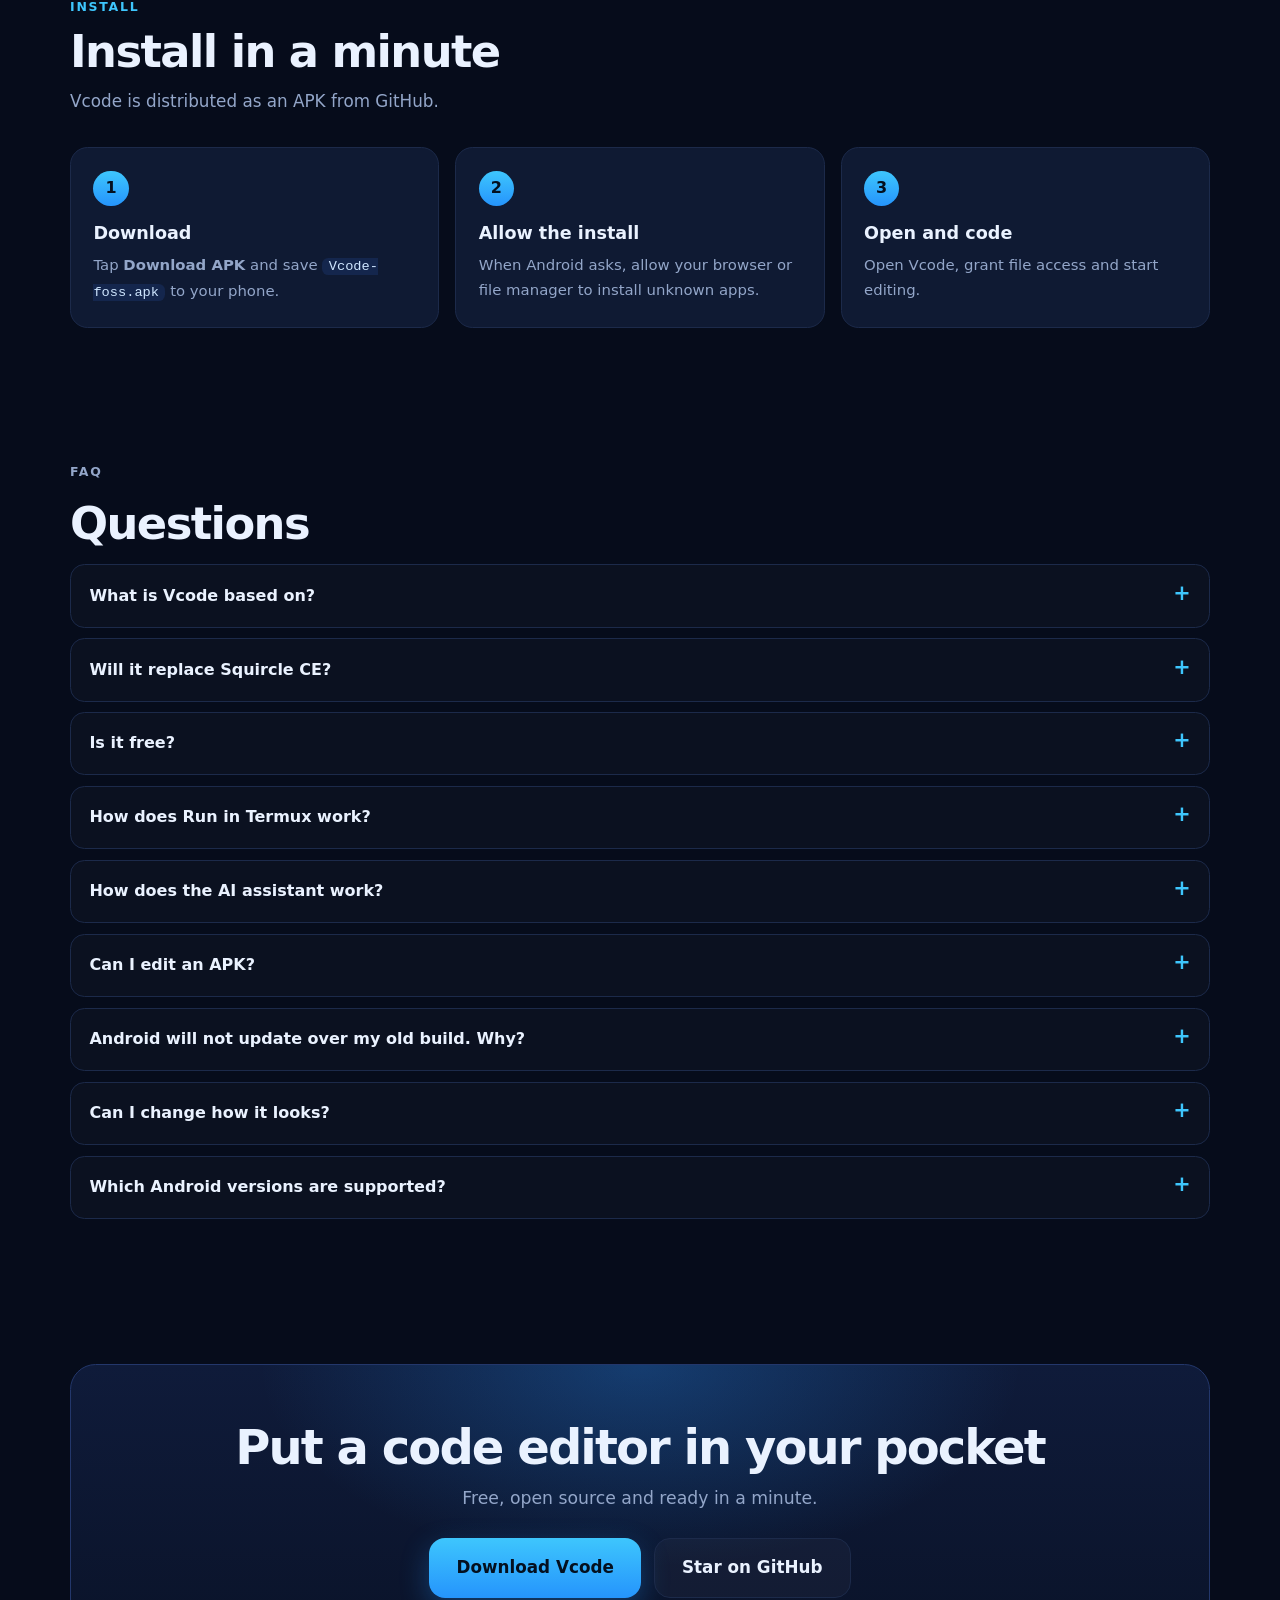
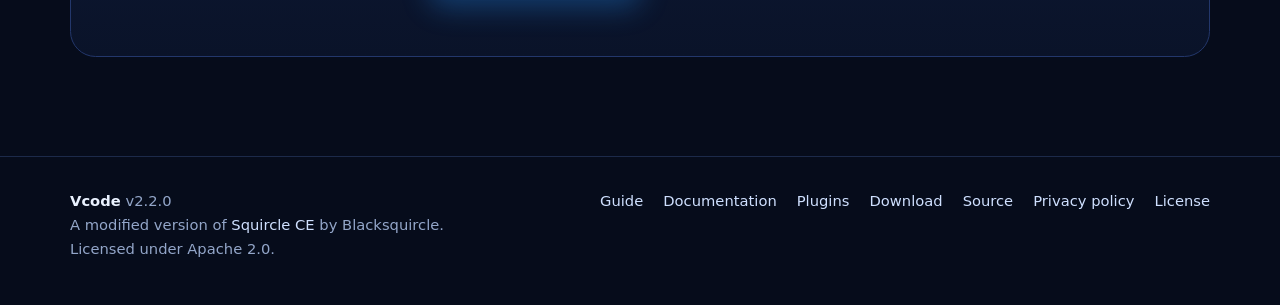
==== commit 591ed7cc: "Version 2.2.0 (Toolix, plugin API 2)" ====
--- a/index.html
+++ b/index.html
@@ -16,7 +16,7 @@
 <meta property="og:description" content="Fast, free and open source code editor for Android. IntelliSense, Run panel, AI assistant, 49 languages, 15 themes and plugins.">
 <meta property="og:url" content="https://vcode-site.pages.dev/">
 <meta name="twitter:card" content="summary">
-<script type="application/ld+json">{"@context":"https://schema.org","@type":"SoftwareApplication","name":"Vcode","operatingSystem":"Android 7.0+","applicationCategory":"DeveloperApplication","softwareVersion":"2.0.0","license":"https://www.apache.org/licenses/LICENSE-2.0","url":"https://vcode-site.pages.dev/","offers":{"@type":"Offer","price":"0","priceCurrency":"USD"}}</script>
+<script type="application/ld+json">{"@context":"https://schema.org","@type":"SoftwareApplication","name":"Vcode","operatingSystem":"Android 7.0+","applicationCategory":"DeveloperApplication","softwareVersion":"2.2.0","license":"https://www.apache.org/licenses/LICENSE-2.0","url":"https://vcode-site.pages.dev/","offers":{"@type":"Offer","price":"0","priceCurrency":"USD"}}</script>
 </head>
 <body>
 <div id="site-header"></div>
@@ -24,7 +24,7 @@
 <section class="home-hero"><div class="orb o1"></div><div class="orb o2"></div>
 <div class="wrap hh">
  <div class="hh-copy">
-  <a class="pill rv" href="/changelog"><i class="live"></i>New in v2.0.0: Software Toolz, with a file manager, disassembler and decompiler <span aria-hidden="true">&rarr;</span></a>
+  <a class="pill rv" href="/changelog"><i class="live"></i>New in v2.2.0: Toolix with plugin API 2 and faster native libraries <span aria-hidden="true">&rarr;</span></a>
   <h1 class="rv" style="--d:.05s">Code anywhere with a <span class="grad">pocket IDE</span></h1>
   <p class="lead rv" style="--d:.1s">Vcode is a fast, free and open source code editor for Android. Write, run and version your code on your phone, with IntelliSense, 15 themes, plugins and an AI assistant.</p>
   <div class="cta rv" style="--d:.15s"><a id="download" class="btn primary lg" href="https://github.com/Christianzz4603/Vcode/releases/latest/download/Vcode-foss.apk">Download APK</a><a class="btn lg" href="/guide">Get started</a></div>
